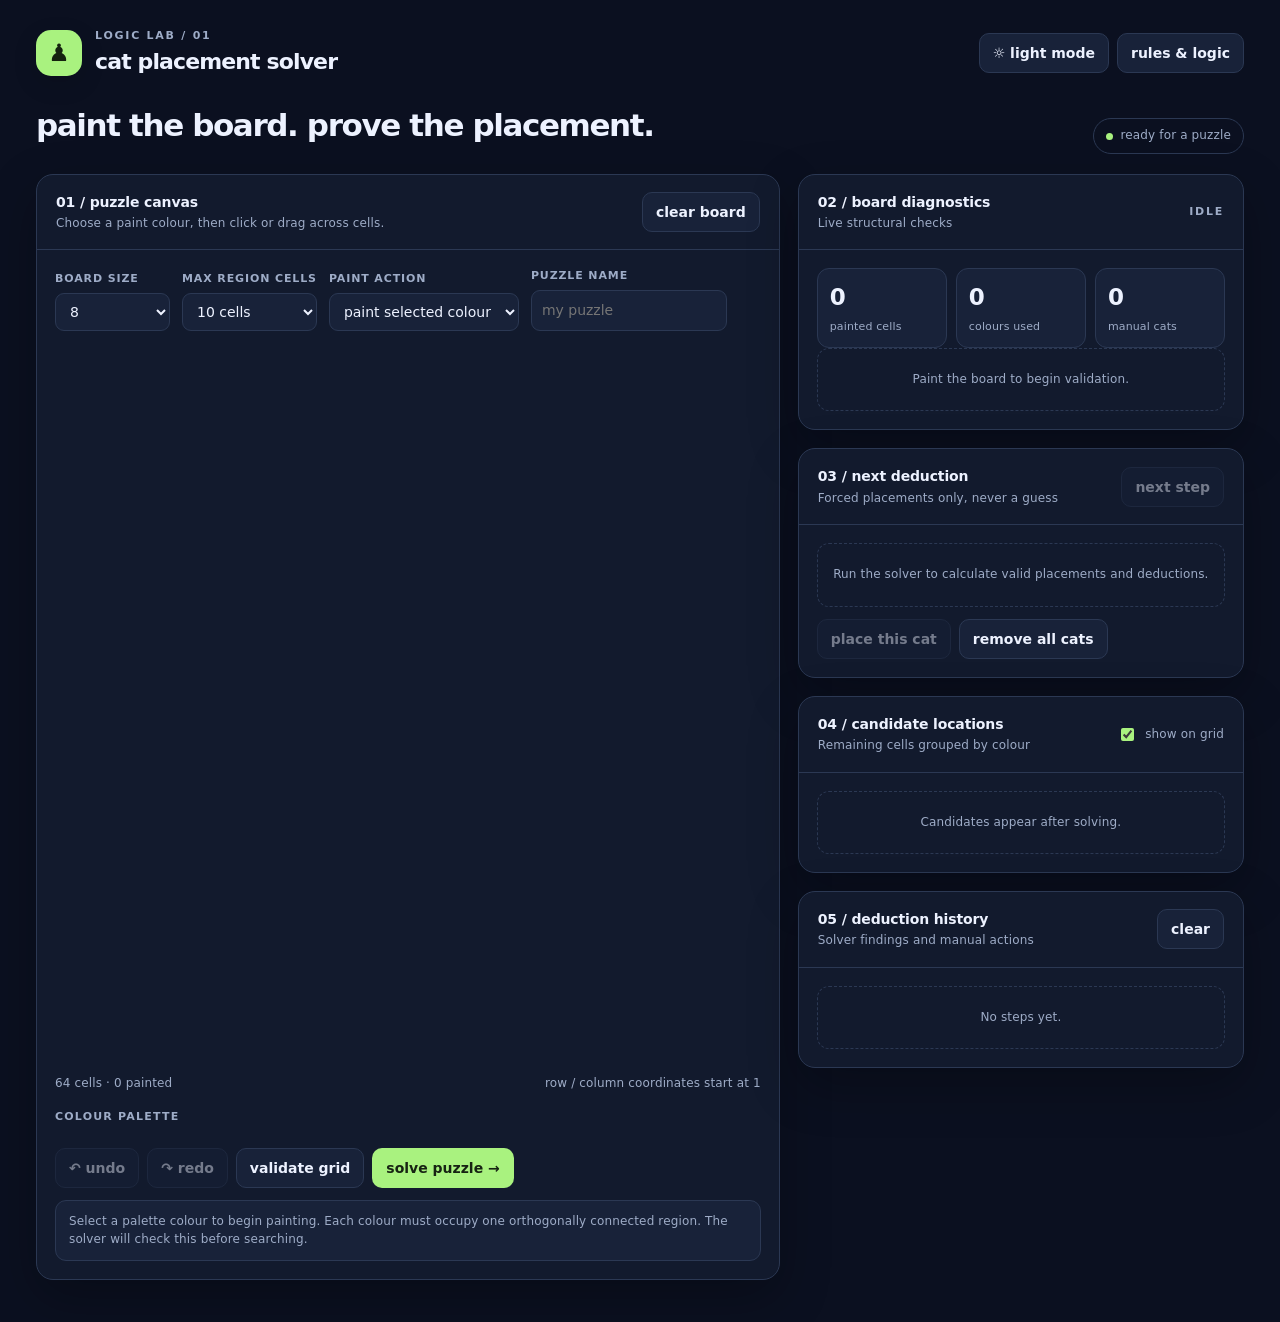
==== cat-placement-solver (1).html @ e6d2530c "chore: capture original cat placement solver" ====
<!doctype html>
<html lang="en">
<head>
<meta charset="utf-8">
<meta name="viewport" content="width=device-width, initial-scale=1">
<title>CAT / placement puzzle solver</title>
<style>
:root{color-scheme:dark;--bg:#0b1020;--panel:#121a2d;--panel2:#182239;--line:#2b3853;--text:#edf2ff;--muted:#9eacc7;--accent:#a9f27f;--accent2:#8ed3ff;--danger:#ff7187;--shadow:0 18px 50px #0004}
[data-theme="light"]{color-scheme:light;--bg:#f3f6fb;--panel:#fff;--panel2:#f5f7fc;--line:#dce3ef;--text:#172238;--muted:#64718a;--accent:#367a23;--accent2:#166c9f;--danger:#bd2947;--shadow:0 16px 40px #23345212}
[data-theme="light"] .swatch{color:#172238;background:#fff}
[data-theme="light"] .field select,[data-theme="light"] .field input{background:#fff;color:#172238}
[data-theme="light"] .cell{box-shadow:inset 0 0 0 1px #00000020}
[data-theme="light"] .cell.cat{box-shadow:inset 0 0 0 2px #0005,0 0 0 1px #172238}
[data-theme="light"] .swatch-chip{box-shadow:inset 0 0 0 1px #0003}
*{box-sizing:border-box}body{margin:0;background:var(--bg);color:var(--text);font:14px/1.45 Inter,ui-sans-serif,system-ui,-apple-system,BlinkMacSystemFont,"Segoe UI",sans-serif;letter-spacing:.01em}button,input,select{font:inherit}button{cursor:pointer}button:focus-visible,input:focus-visible,select:focus-visible{outline:2px solid var(--accent2);outline-offset:2px}
.app{max-width:1500px;margin:auto;padding:28px clamp(14px,3vw,36px) 42px}.topbar{display:flex;align-items:center;justify-content:space-between;gap:18px;margin-bottom:25px}.brand{display:flex;align-items:center;gap:13px}.logo{display:grid;place-items:center;width:46px;height:46px;border-radius:15px;background:var(--accent);color:#15220f;font-size:24px;box-shadow:0 8px 24px #0002}.eyebrow{font-size:11px;letter-spacing:.16em;font-weight:800;color:var(--muted);text-transform:uppercase}.brand h1{font-size:22px;letter-spacing:-.04em;margin:2px 0 0}.top-actions{display:flex;gap:8px;flex-wrap:wrap}.btn{border:1px solid var(--line);background:var(--panel2);color:var(--text);border-radius:10px;padding:9px 13px;font-weight:650;transition:transform .12s,border-color .12s,background .12s}.btn:hover{border-color:var(--accent2);transform:translateY(-1px)}.btn.primary{background:var(--accent);border-color:transparent;color:#172313}.btn.danger{color:var(--danger)}.btn:disabled{opacity:.45;cursor:not-allowed;transform:none}.intro{display:flex;justify-content:space-between;align-items:flex-end;gap:20px;margin-bottom:20px}.intro h2{font-size:clamp(22px,3vw,31px);letter-spacing:-.045em;margin:0 0 6px}.intro p{color:var(--muted);margin:0;max-width:680px}.status-pill{display:inline-flex;align-items:center;gap:8px;border:1px solid var(--line);border-radius:999px;padding:8px 12px;color:var(--muted);white-space:nowrap;font-size:12px}.dot{width:7px;height:7px;background:var(--accent);border-radius:50%}
.layout{display:grid;grid-template-columns:minmax(0,1.25fr) minmax(320px,.75fr);gap:18px;align-items:start}.panel{background:var(--panel);border:1px solid var(--line);border-radius:17px;box-shadow:var(--shadow);overflow:hidden}.panel-head{display:flex;justify-content:space-between;align-items:center;gap:12px;padding:17px 19px;border-bottom:1px solid var(--line)}.panel-head h3{margin:0;font-size:14px;letter-spacing:-.01em}.panel-head p{margin:3px 0 0;color:var(--muted);font-size:12px}.panel-body{padding:18px}.controls{display:flex;flex-wrap:wrap;gap:12px;align-items:end}.field{display:flex;flex-direction:column;gap:6px;min-width:115px}.field label{font-size:11px;color:var(--muted);font-weight:750;text-transform:uppercase;letter-spacing:.08em}.field select,.field input{width:100%;background:var(--panel2);border:1px solid var(--line);border-radius:9px;color:var(--text);padding:9px 10px}.field select option{background:var(--panel)}.grid-wrap{padding:18px;display:flex;justify-content:center;overflow:auto}.board{--n:8;display:grid;grid-template-columns:repeat(var(--n),minmax(24px,1fr));gap:4px;width:min(100%,690px);aspect-ratio:1;align-content:start;user-select:none;touch-action:pan-y}.cell{position:relative;aspect-ratio:1;min-width:0;border:2px solid #0000;border-radius:6px;display:grid;place-items:center;padding:0;transition:filter .12s,transform .12s,border-color .12s;overflow:hidden;box-shadow:inset 0 0 0 1px #00000013}.cell:hover{filter:brightness(1.1);z-index:1}.cell:focus-visible{outline:2px solid var(--accent2);outline-offset:1px}.cell.cat{border-color:var(--text);box-shadow:inset 0 0 0 2px #0003,0 0 0 1px var(--text)}.cat-glyph{font-size:clamp(13px,2.2vw,25px);filter:drop-shadow(0 1px 1px #0005);line-height:1}.cell.candidate:after{content:"";position:absolute;width:28%;height:28%;border-radius:50%;border:2px solid var(--text);background:#ffffff99}.cell.selected{outline:3px solid var(--accent2);outline-offset:-3px}.cell.conflict{box-shadow:inset 0 0 0 3px var(--danger)}.cell.conflict:before{content:"!";position:absolute;top:1px;right:3px;font-weight:900;color:#fff;background:var(--danger);border-radius:99px;width:14px;height:14px;display:grid;place-items:center;font-size:10px;z-index:3}.board-caption{display:flex;justify-content:space-between;gap:12px;padding:0 18px 17px;color:var(--muted);font-size:12px}.palette{display:grid;grid-template-columns:repeat(6,minmax(0,1fr));gap:8px}.swatch{border:1px solid var(--line);border-radius:10px;background:var(--panel2);padding:8px 4px 7px;display:flex;flex-direction:column;align-items:center;gap:7px;color:var(--text);min-width:0}.swatch.active{border-color:var(--accent2);box-shadow:0 0 0 2px color-mix(in srgb,var(--accent2) 22%,transparent)}.swatch-chip{width:25px;height:25px;border-radius:7px;box-shadow:inset 0 0 0 1px #0002}.none-chip{background:repeating-conic-gradient(#aab4c4 0% 25%,#f8fafc 0% 50%) 50%/10px 10px;border:1px solid var(--line)}.swatch span:last-child{font-size:10px;font-weight:650;white-space:nowrap;overflow:hidden;text-overflow:ellipsis;max-width:100%}.tool-row{display:flex;gap:8px;flex-wrap:wrap;margin-top:12px}.section-label{font-size:11px;font-weight:800;letter-spacing:.11em;text-transform:uppercase;color:var(--muted);margin:0 0 11px}.right-col{display:grid;gap:18px}.stats{display:grid;grid-template-columns:repeat(3,1fr);gap:9px}.stat{border:1px solid var(--line);background:var(--panel2);border-radius:12px;padding:12px}.stat strong{display:block;font-size:23px;letter-spacing:-.04em}.stat span{font-size:11px;color:var(--muted)}.notice{border:1px solid var(--line);background:var(--panel2);border-radius:11px;padding:12px 13px;color:var(--muted);font-size:12px;margin-top:12px}.notice strong{color:var(--text)}.notice.warn{border-color:color-mix(in srgb,var(--danger) 55%,var(--line));color:var(--text)}.notice.good{border-color:color-mix(in srgb,var(--accent) 45%,var(--line))}.results{display:grid;gap:10px}.result-card{border:1px solid var(--line);border-radius:12px;padding:12px;background:var(--panel2)}.result-top{display:flex;align-items:center;gap:9px}.mini-chip{width:13px;height:13px;border-radius:4px;flex:none}.result-top strong{font-size:13px}.result-top .coord{margin-left:auto;font-variant-numeric:tabular-nums;color:var(--muted);font-size:12px}.result-card p{margin:8px 0 0;color:var(--muted);font-size:12px}.result-card ul{margin:8px 0 0;padding-left:19px;color:var(--text);font-size:12px}.result-card li{margin:5px 0}.result-card .subtle{color:var(--muted)}.step-list{display:grid;gap:8px}.step{display:grid;grid-template-columns:27px 1fr;gap:9px;align-items:start}.step-num{width:25px;height:25px;display:grid;place-items:center;background:var(--panel2);border:1px solid var(--line);border-radius:8px;font-size:11px;font-weight:800;color:var(--accent2)}.step p{margin:2px 0 0;font-size:12px}.step small{color:var(--muted)}.empty{padding:22px 10px;text-align:center;color:var(--muted);font-size:12px;border:1px dashed var(--line);border-radius:12px}.footnote{margin-top:17px;color:var(--muted);font-size:11px}.hidden{display:none!important}.inline-check{display:flex;align-items:center;gap:8px;color:var(--muted);font-size:12px}.inline-check input{accent-color:var(--accent)}.modal-backdrop{position:fixed;inset:0;background:#0009;display:grid;place-items:center;padding:18px;z-index:10}.modal{width:min(560px,100%);max-height:85vh;overflow:auto;background:var(--panel);border:1px solid var(--line);border-radius:16px;padding:20px;box-shadow:var(--shadow)}.modal h3{margin:0 0 8px}.modal p,.modal li{font-size:13px;color:var(--muted)}.modal-actions{display:flex;justify-content:flex-end;gap:8px;margin-top:18px}
@media(max-width:900px){.layout{grid-template-columns:1fr}.right-col{grid-template-columns:1fr 1fr}.right-col .full{grid-column:1/-1}.board{width:min(100%,620px)}}@media(max-width:620px){.app{padding:16px 11px 30px}.topbar{align-items:flex-start}.brand h1{font-size:18px}.logo{width:39px;height:39px}.top-actions .btn{padding:8px 9px;font-size:12px}.intro{align-items:flex-start;flex-direction:column}.status-pill{white-space:normal}.panel-body{padding:13px}.grid-wrap{padding:12px 8px}.board{gap:3px;grid-template-columns:repeat(var(--n),minmax(18px,1fr))}.cell{border-radius:4px}.palette{grid-template-columns:repeat(4,minmax(0,1fr))}.right-col{grid-template-columns:1fr}.right-col .full{grid-column:auto}.field{flex:1}.board-caption{padding:0 10px 12px}}
</style>
</head>
<body>
<div class="app" id="app" data-theme="dark">
  <header class="topbar">
    <div class="brand"><div class="logo" aria-hidden="true">♟</div><div><div class="eyebrow">logic lab / 01</div><h1>cat placement solver</h1></div></div>
    <div class="top-actions"><button class="btn" id="themeBtn">☼ light mode</button><button class="btn" id="helpBtn">rules & logic</button></div>
  </header>
  <section class="intro"><div><h2>paint the board. prove the placement.</h2></div><div class="status-pill"><span class="dot"></span><span id="topStatus">ready for a puzzle</span></div></section>
  <main class="layout">
    <section class="panel">
      <div class="panel-head"><div><h3>01 / puzzle canvas</h3><p>Choose a paint colour, then click or drag across cells.</p></div><button class="btn" id="clearBtn">clear board</button></div>
      <div class="panel-body">
        <div class="controls">
          <div class="field"><label for="sizeSelect">board size</label><select id="sizeSelect"><option>4</option><option>5</option><option>6</option><option>7</option><option selected>8</option><option>9</option><option>10</option></select></div>
          <div class="field"><label for="maxRegion">max region cells</label><select id="maxRegion"><option value="0">no limit</option><option value="4">4 cells</option><option value="5">5 cells</option><option value="6">6 cells</option><option value="7">7 cells</option><option value="8">8 cells</option><option value="9">9 cells</option><option value="10" selected>10 cells</option><option value="12">12 cells</option><option value="15">15 cells</option><option value="20">20 cells</option><option value="25">25 cells</option></select></div>
          <div class="field"><label for="modeSelect">paint action</label><select id="modeSelect"><option value="paint">paint selected colour</option><option value="erase">erase cell</option><option value="cat">place / remove cat</option></select></div>
          <div class="field"><label for="puzzleName">puzzle name</label><input id="puzzleName" maxlength="50" placeholder="my puzzle"></div>
        </div>
      </div>
      <div class="grid-wrap"><div class="board" id="board" role="grid" aria-label="Puzzle grid"></div></div>
      <div class="board-caption"><span id="boardCount">64 cells · 0 painted</span><span>row / column coordinates start at 1</span></div>
      <div class="panel-body" style="padding-top:0">
        <p class="section-label">colour palette</p>
        <div class="palette" id="palette"></div>
        <div class="tool-row"><button class="btn" id="undoBtn" disabled>↶ undo</button><button class="btn" id="redoBtn" disabled>↷ redo</button><button class="btn" id="validateBtn">validate grid</button><button class="btn primary" id="solveBtn">solve puzzle →</button></div>
        <div class="notice" id="paintHint">Select a palette colour to begin painting. Each colour must occupy one orthogonally connected region. The solver will check this before searching.</div>
      </div>
    </section>
    <aside class="right-col">
      <section class="panel">
        <div class="panel-head"><div><h3>02 / board diagnostics</h3><p>Live structural checks</p></div><span class="eyebrow" id="diagBadge">idle</span></div>
        <div class="panel-body"><div class="stats"><div class="stat"><strong id="paintedStat">0</strong><span>painted cells</span></div><div class="stat"><strong id="colourStat">0</strong><span>colours used</span></div><div class="stat"><strong id="catStat">0</strong><span>manual cats</span></div></div><div id="diagnostics"><div class="empty">Paint the board to begin validation.</div></div></div>
      </section>
      <section class="panel full">
        <div class="panel-head"><div><h3>03 / next deduction</h3><p>Forced placements only, never a guess</p></div><button class="btn" id="nextBtn" disabled>next step</button></div>
        <div class="panel-body"><div id="nextResult"><div class="empty">Run the solver to calculate valid placements and deductions.</div></div><div class="tool-row"><button class="btn" id="applyStepBtn" disabled>place this cat</button><button class="btn" id="removeCatsBtn">remove all cats</button></div></div>
      </section>
      <section class="panel full">
        <div class="panel-head"><div><h3>04 / candidate locations</h3><p>Remaining cells grouped by colour</p></div><label class="inline-check"><input type="checkbox" id="candidateToggle" checked> show on grid</label></div>
        <div class="panel-body"><div id="candidateResults" class="results"><div class="empty">Candidates appear after solving.</div></div></div>
      </section>
      <section class="panel full">
        <div class="panel-head"><div><h3>05 / deduction history</h3><p>Solver findings and manual actions</p></div><button class="btn" id="clearHistoryBtn">clear</button></div>
        <div class="panel-body"><div id="history" class="step-list"><div class="empty">No steps yet.</div></div></div>
      </section>
    </aside>
  </main>
</div>
<div id="modalRoot"></div>
<script>
(() => {
"use strict";
const COLORS = [
 {name:"light green",hex:"#b9edaa",ink:"#243b20"},{name:"light pink",hex:"#ffc8dc",ink:"#57243a"},
 {name:"hot pink",hex:"#f34b9c",ink:"#fff"},{name:"red",hex:"#ed5559",ink:"#fff"},
 {name:"blue",hex:"#5299f5",ink:"#fff"},{name:"navy blue",hex:"#253d78",ink:"#fff"},
 {name:"teal",hex:"#39c6b0",ink:"#123b36"},{name:"grey",hex:"#9aa5b5",ink:"#202938"},
 {name:"brown",hex:"#a56b48",ink:"#fff"},{name:"purple",hex:"#a78bfa",ink:"#27154f"},
 {name:"orange",hex:"#ff9d43",ink:"#4a2605"},{name:"yellow",hex:"#f5d65e",ink:"#473900"}
];
const $ = id => document.getElementById(id);
let n=8, cells=[], cats=new Set(), selected=0, mode="paint", theme="dark", showCandidates=true;
let undoStack=[], redoStack=[], solutions=[], candidateMap=new Map(), forcedSteps=[], stepIndex=0, history=[];
let lastAnalysis=null, isDragging=false, dragValue=null, paintVisited=new Set();
const MAX_SOLUTIONS=20000;
const key=(r,c)=>r*n+c, rc=i=>({r:Math.floor(i/n),c:i%n}), coord=i=>{const p=rc(i);return `r${p.r+1} · c${p.c+1}`};
const neighbours=(i,diagonal=false)=>{const {r,c}=rc(i),out=[];for(let dr=-1;dr<=1;dr++)for(let dc=-1;dc<=1;dc++){if(!dr&&!dc)continue;if(!diagonal&&Math.abs(dr)+Math.abs(dc)!==1)continue;const rr=r+dr,cc=c+dc;if(rr>=0&&rr<n&&cc>=0&&cc<n)out.push(key(rr,cc));}return out};
function snapshot(){return {cells:[...cells],cats:[...cats],selected,mode}}
function restore(s){cells=[...s.cells];cats=new Set(s.cats);selected=s.selected;mode=s.mode;invalidate();renderAll()}
function pushUndo(){undoStack.push(snapshot());if(undoStack.length>100)undoStack.shift();redoStack=[];updateUndoButtons()}
function undo(){if(!undoStack.length)return;redoStack.push(snapshot());restore(undoStack.pop());addHistory("undo","Reverted the previous board edit.");updateUndoButtons()}
function redo(){if(!redoStack.length)return;undoStack.push(snapshot());restore(redoStack.pop());addHistory("redo","Restored the next board state.");updateUndoButtons()}
function updateUndoButtons(){$("undoBtn").disabled=!undoStack.length;$("redoBtn").disabled=!redoStack.length}
function invalidate(){lastAnalysis=null;solutions=[];candidateMap.clear();forcedSteps=[];stepIndex=0;$("nextBtn").disabled=true;$("applyStepBtn").disabled=true;$("nextResult").innerHTML='<div class="empty">Run the solver to calculate valid placements and deductions.</div>';$("candidateResults").innerHTML='<div class="empty">Candidates appear after solving.</div>';$("diagnostics").innerHTML='<div class="empty">Paint the board to begin validation.</div>';$("diagBadge").textContent="idle";$("topStatus").textContent="ready for a puzzle";renderBoard()}
function addHistory(kind,message){history.unshift({kind,message});if(history.length>40)history.pop();renderHistory()}
function initCells(size){n=size;cells=Array(n*n).fill(-1);cats.clear();undoStack=[];redoStack=[];history=[];invalidate();renderAll();addHistory("board",`Created a ${n}×${n} board.`)}
function renderPalette(){$("palette").innerHTML="";const none=document.createElement("button");none.className="swatch"+(mode==="erase"?" active":"");none.title="none / erase";none.setAttribute("aria-pressed",String(mode==="erase"));none.innerHTML='<span class="swatch-chip none-chip"></span><span>none</span>';none.onclick=()=>{selected=-1;mode="erase";$("modeSelect").value="erase";renderPalette();$("paintHint").textContent="None selected. Click or drag across cells to erase their colour and any cat."};$("palette").appendChild(none);COLORS.forEach((col,i)=>{const b=document.createElement("button");b.className="swatch"+(selected===i&&mode==="paint"?" active":"");b.title=col.name;b.setAttribute("aria-pressed",String(selected===i&&mode==="paint"));b.innerHTML=`<span class="swatch-chip" style="background:${col.hex}"></span><span>${col.name}</span>`;b.onclick=()=>{selected=i;mode="paint";$("modeSelect").value="paint";renderPalette();$("paintHint").textContent=`Selected ${col.name}. Click or drag across cells to paint.`};$("palette").appendChild(b)})}
function renderBoard(){
 const board=$("board");board.style.setProperty("--n",n);board.innerHTML="";
 for(let i=0;i<cells.length;i++){const col=cells[i]>=0?COLORS[cells[i]]:null;const b=document.createElement("button");b.className="cell";b.setAttribute("role","gridcell");b.setAttribute("aria-label",`${coord(i)}, ${col?col.name:"unpainted"}${cats.has(i)?", cat":""}`);b.title=`${coord(i)} · ${col?col.name:"unpainted"}`;
  if(col){b.style.background=col.hex;b.style.color=col.ink}
  if(cats.has(i)){b.classList.add("cat");b.innerHTML='<span class="cat-glyph" aria-hidden="true">🐈</span>'}
  if(showCandidates&&candidateMap.has(i)&&!cats.has(i)){b.classList.add("candidate");b.title+=` · candidate for ${candidateMap.get(i).map(c=>COLORS[c].name).join(", ")}`}
  if(lastAnalysis?.conflicts?.has(i))b.classList.add("conflict");
  b.onpointerdown=e=>{if(e.button!==0)return;isDragging=true;paintVisited=new Set();performCellAction(i,true);e.preventDefault()};
  b.onpointerenter=()=>{if(isDragging)performCellAction(i,false)};
  b.onpointerup=()=>{isDragging=false};
  b.onclick=()=>{};board.appendChild(b);
 }
 $("boardCount").textContent=`${n*n} cells · ${cells.filter(c=>c>=0).length} painted`;
 $("paintedStat").textContent=cells.filter(c=>c>=0).length;
 $("colourStat").textContent=new Set(cells.filter(c=>c>=0)).size;
 $("catStat").textContent=cats.size;
}
window.addEventListener("pointerup",()=>{isDragging=false;paintVisited.clear()});
function performCellAction(i,first){
 if(paintVisited.has(i))return;paintVisited.add(i);
 if(first)pushUndo();
 if(mode==="paint"){cells[i]=selected;cats.delete(i)}
 else if(mode==="erase"){cells[i]=-1;cats.delete(i)}
 else {if(cats.has(i))cats.delete(i);else cats.add(i)}
 invalidate();renderPalette();renderBoard();
}
function renderAll(){renderPalette();renderBoard();renderHistory();updateUndoButtons();updateThemeButton()}
function usedColors(){return [...new Set(cells.filter(x=>x>=0))].sort((a,b)=>a-b)}
function connectedComponents(){
 const unseen=new Set(cells.map((v,i)=>v>=0?i:-1).filter(i=>i>=0)), comps=[];
 while(unseen.size){const start=unseen.values().next().value,color=cells[start],stack=[start],component=[];unseen.delete(start);
  while(stack.length){const i=stack.pop();component.push(i);for(const j of neighbours(i)){if(unseen.has(j)&&cells[j]===color){unseen.delete(j);stack.push(j)}}}
  comps.push({color,cells:component});
 }return comps;
}
function analyze(){
 const conflicts=new Set(), errors=[], warnings=[], used=usedColors(), comps=connectedComponents(), byColor=new Map();
 for(const comp of comps){if(!byColor.has(comp.color))byColor.set(comp.color,[]);byColor.get(comp.color).push(comp)}
 if(cells.some(x=>x<0))warnings.push(`${cells.filter(x=>x<0).length} cell(s) are unpainted. Every cell must be assigned a colour before the solver can prove a solution.`);
 for(const color of used){const groups=byColor.get(color)||[];if(groups.length!==1){errors.push(`${COLORS[color].name} forms ${groups.length} separate orthogonal regions; each colour must form exactly one connected region.`);groups.forEach(g=>g.cells.forEach(i=>conflicts.add(i)))}
  for(const g of groups){const max=Number($("maxRegion").value);if(max>0&&g.cells.length>max){errors.push(`${COLORS[color].name} has a region of ${g.cells.length} cells, exceeding the configured limit of ${max}.`);g.cells.forEach(i=>conflicts.add(i))}}
 }
 if(used.length!==n)warnings.push(`There are ${used.length} used colours but ${n} rows and columns. With exactly one cat per colour, row, and column, a solution requires exactly ${n} colours.`);
 if(!used.length)warnings.push("No colours have been painted.");
 const rowCats=Array(n).fill(0),colCats=Array(n).fill(0);
 for(const i of cats){if(cells[i]<0){errors.push(`Manual cat at ${coord(i)} is on an unpainted cell.`);conflicts.add(i)}const p=rc(i);rowCats[p.r]++;colCats[p.c]++;for(const j of neighbours(i,true)){if(cats.has(j)){errors.push(`Cats at ${coord(i)} and ${coord(j)} touch, including diagonally.`);conflicts.add(i);conflicts.add(j)}}}
 rowCats.forEach((v,r)=>{if(v>1)errors.push(`Row ${r+1} has ${v} manual cats; at most one is allowed.`)});
 colCats.forEach((v,c)=>{if(v>1)errors.push(`Column ${c+1} has ${v} manual cats; at most one is allowed.`)});
 for(const i of cats){const color=cells[i];if(color>=0&&[...cats].some(j=>j!==i&&cells[j]===color))errors.push(`Colour ${COLORS[color].name} has more than one manual cat.`)}
 return {errors:[...new Set(errors)],warnings:[...new Set(warnings)],conflicts,used,comps,byColor,complete:!cells.some(x=>x<0)};
}
function renderDiagnostics(a=analyze()){
 lastAnalysis=a;const box=$("diagnostics");box.innerHTML="";
 $("diagBadge").textContent=a.errors.length?"issues":a.warnings.length?"review":"valid";
 if(a.errors.length){const d=document.createElement("div");d.className="notice warn";d.innerHTML="<strong>constraint violations</strong><ul>"+a.errors.map(x=>`<li>${esc(x)}</li>`).join("")+"</ul>";box.appendChild(d)}
 if(a.warnings.length){const d=document.createElement("div");d.className="notice";d.innerHTML="<strong>needs attention</strong><ul>"+a.warnings.map(x=>`<li>${esc(x)}</li>`).join("")+"</ul>";box.appendChild(d)}
 if(!a.errors.length&&!a.warnings.length){box.innerHTML='<div class="empty">No structural issues found.</div>'}
 $("topStatus").textContent=a.errors.length?"grid has rule violations":a.warnings.length?"grid needs review":"ready for a puzzle";
 renderBoard();
}
function esc(s){return String(s).replace(/[&<>"']/g,c=>({"&":"&amp;","<":"&lt;",">":"&gt;",'"':"&quot;","'":"&#39;"}[c]))}
function validate(){const a=analyze();renderDiagnostics(a);addHistory("validate",a.errors.length?`Validation found ${a.errors.length} rule violation(s).`:`Validation completed with ${a.warnings.length} warning(s).`);return a}
function candidateCells(color, blocked, rowUsed, colUsed, assigned){
 const out=[];for(let i=0;i<cells.length;i++){if(cells[i]!==color||blocked.has(i))continue;const {r,c}=rc(i);if(rowUsed.has(r)||colUsed.has(c))continue;if([...assigned.values()].some(j=>neighbours(j,true).includes(i)))continue;out.push(i)}return out;
}
function solve(){
 const a=validate();
 if(!a.complete){showSolveMessage("incomplete","paint every cell before solving. unpainted cells make the region and colour constraints undefined.");return}
 if(a.errors.length){showSolveMessage("invalid","the board violates one or more hard constraints. review the highlighted cells and diagnostics before solving.");return}
 if(a.used.length!==n){showSolveMessage("no solution",`the current rules require exactly ${n} cats, one per row, column, and colour. this board uses ${a.used.length} colours, so the puzzle cannot satisfy all three exact-one rules.`);return}
 const colors=a.used, colorCells=new Map(colors.map(c=>[c,cells.map((v,i)=>v===c?i:-1).filter(i=>i>=0)]));
 const manualByColor=new Map();for(const i of cats){const c=cells[i];if(!manualByColor.has(c))manualByColor.set(c,[]);manualByColor.get(c).push(i)}
 const rowUsed=new Set(),colUsed=new Set(),assigned=new Map(),usedCells=new Set();let found=0,hitCap=false;const allSolutions=[];
 function recurse(){
  if(found>=MAX_SOLUTIONS){hitCap=true;return}
  if(assigned.size===colors.length){found++;allSolutions.push(new Map(assigned));return}
  let bestColor=null,bestCandidates=null;
  for(const color of colors){if(assigned.has(color))continue;let cand=colorCells.get(color).filter(i=>{const {r,c}=rc(i);if(rowUsed.has(r)||colUsed.has(c))return false;if([...assigned.values()].some(j=>neighbours(j,true).includes(i)))return false;for(const [other,cell] of assigned)if(other===color)return false;return true});
   const forced=manualByColor.get(color);if(forced?.length){cand=cand.filter(i=>i===forced[0])}
   if(!cand.length)return;
   if(bestCandidates===null||cand.length<bestCandidates.length){bestColor=color;bestCandidates=cand;if(cand.length===1)break}
  }
  for(const i of bestCandidates){const {r,c}=rc(i);if(usedCells.has(i))continue;assigned.set(bestColor,i);usedCells.add(i);rowUsed.add(r);colUsed.add(c);recurse();assigned.delete(bestColor);usedCells.delete(i);rowUsed.delete(r);colUsed.delete(c);if(hitCap)return}
 }
 recurse();
 solutions=allSolutions;
 if(!found){candidateMap.clear();renderBoard();showSolveMessage("no solution","no arrangement satisfies all current constraints. check region boundaries, manual cats, and the number of colours. no cat was placed.");return}
 candidateMap.clear();
 const possible=new Map(colors.map(c=>[c,new Set()]));
 for(const sol of solutions)for(const [c,i] of sol)possible.get(c).add(i);
 for(const [c,set] of possible)for(const i of set){if(!candidateMap.has(i))candidateMap.set(i,[]);candidateMap.get(i).push(c)}
 forcedSteps=[];
 for(const c of colors){const set=possible.get(c);if(set.size===1){const i=[...set][0];if(!cats.has(i))forcedSteps.push({color:c,cell:i,reason:`Across all ${found}${hitCap?"+":""} solution(s) explored, ${COLORS[c].name} can only occupy ${coord(i)}. Every other cell of this colour conflicts with a row, column, touching, or manual-cat constraint.`})}}
 // Also identify forced cells by row/column even when a colour has multiple candidate cells.
 const cellOccurrences=new Map();for(const sol of solutions)for(const i of sol.values())cellOccurrences.set(i,(cellOccurrences.get(i)||0)+1);
 for(const [i,count] of cellOccurrences){if(count===found&&!forcedSteps.some(s=>s.cell===i)&&!cats.has(i)){const color=cells[i];forcedSteps.push({color,cell:i,reason:`${coord(i)} appears in every solution explored, so this placement is forced by the combined row, column, colour, and no-touching constraints.`})}}
 forcedSteps.sort((x,y)=>x.cell-y.cell);
 stepIndex=0;renderBoard();renderCandidateResults(colors,possible,found,hitCap);
 if(hitCap){showSolveMessage("search capped",`found at least ${found.toLocaleString()} valid solutions, reaching the search cap. candidate and forced-placement results are provisional, because unsearched solutions may change them.`);forcedSteps=[]}
 else if(found===1){showSolveMessage("unique solution","exactly one valid solution exists under the configured rules.");if(forcedSteps.length===0){$("nextResult").innerHTML='<div class="notice good"><strong>solution is unique</strong><p>all placements are determined, but there are no additional unplaced forced steps to reveal. apply the full solution from the candidates panel is not available yet; inspect the candidate list to see the unique locations.</p></div>'}}
 else if(forcedSteps.length){showSolveMessage("multiple solutions",`${found} valid solutions found. the next-step list contains placements shared by every valid solution. these are genuine forced placements.`)}
 else {showSolveMessage("ambiguous",`${found} valid solutions found, and no unplaced cell is common to every solution. the solver cannot honestly claim a forced next step.`)}
 $("nextBtn").disabled=forcedSteps.length===0||hitCap;$("applyStepBtn").disabled=forcedSteps.length===0||hitCap;
 if(forcedSteps.length&&!hitCap)renderNextStep();
 addHistory("solve",`${found.toLocaleString()} solution(s) ${hitCap?"found before search cap": "found"}; ${forcedSteps.length} forced placement(s) identified.`);
}
function showSolveMessage(title,message){$("nextResult").innerHTML=`<div class="notice ${title==="no solution"||title==="invalid"?"warn":"good"}"><strong>${esc(title)}</strong><p>${esc(message)}</p></div>`}
function renderNextStep(){
 const s=forcedSteps[stepIndex];if(!s){$("nextResult").innerHTML='<div class="empty">No unplaced forced steps remain.</div>';return}
 $("nextResult").innerHTML=`<div class="result-card"><div class="result-top"><span class="mini-chip" style="background:${COLORS[s.color].hex}"></span><strong>forced placement · ${COLORS[s.color].name}</strong><span class="coord">${coord(s.cell)}</span></div><p>${esc(s.reason)}</p><p class="subtle">step ${stepIndex+1} of ${forcedSteps.length}. this is forced across the solution set, not a heuristic guess.</p></div>`;
 $("nextBtn").disabled=stepIndex>=forcedSteps.length-1;$("applyStepBtn").disabled=false;
}
function renderCandidateResults(colors,possible,found,hitCap){
 const root=$("candidateResults");root.innerHTML="";
 for(const color of colors){const set=possible.get(color),card=document.createElement("div");card.className="result-card";
 const candidates=[...set].sort((a,b)=>a-b);
 card.innerHTML=`<div class="result-top"><span class="mini-chip" style="background:${COLORS[color].hex}"></span><strong>${esc(COLORS[color].name)}</strong><span class="coord">${candidates.length} candidate${candidates.length===1?"":"s"}</span></div><ul>${candidates.map(i=>`<li>${coord(i)}${cats.has(i)?" · manual cat":""}</li>`).join("")||"<li>no candidate</li>"}</ul>`;
 root.appendChild(card)}
 if(hitCap){const d=document.createElement("div");d.className="notice warn";d.textContent="search cap reached; these candidate sets are incomplete and must not be treated as definitive.";root.prepend(d)}
 if(!colors.length)root.innerHTML='<div class="empty">No colours on the board.</div>';
}
function applyStep(){const s=forcedSteps[stepIndex];if(!s)return;if(cats.has(s.cell)){stepIndex++;renderNextStep();return}pushUndo();cats.add(s.cell);renderBoard();$("catStat").textContent=cats.size;addHistory("forced",`Placed a cat at ${coord(s.cell)} in ${COLORS[s.color].name}. ${s.reason}`);stepIndex++;if(stepIndex<forcedSteps.length)renderNextStep();else{$("nextResult").innerHTML='<div class="notice good"><strong>forced steps complete</strong><p>all currently identified unplaced forced placements have been applied. solve again to recompute the remaining puzzle.</p></div>';$("applyStepBtn").disabled=true;$("nextBtn").disabled=true}renderDiagnostics(analyze())}
function renderHistory(){const root=$("history");root.innerHTML="";if(!history.length){root.innerHTML='<div class="empty">No steps yet.</div>';return}for(let i=0;i<history.length;i++){const h=history[i],el=document.createElement("div");el.className="step";el.innerHTML=`<div class="step-num">${history.length-i}</div><div><p><strong>${esc(h.kind)}</strong> · ${esc(h.message)}</p></div>`;root.appendChild(el)}}
function updateThemeButton(){$("themeBtn").textContent=theme==="dark"?"☼ light mode":"☾ dark mode"}
function setTheme(t){theme=t;$("app").dataset.theme=t;document.documentElement.style.colorScheme=t;document.body.style.background="var(--bg)";document.body.style.color="var(--text)";updateThemeButton()}
function openHelp(){const root=$("modalRoot");root.innerHTML=`<div class="modal-backdrop" id="modalBackdrop"><section class="modal"><h3>rules & solver logic</h3><p>this app implements the rules selected for this puzzle. some are strong constraints, so a puzzle may be impossible even when the board looks plausible.</p><ul><li><strong>one region per colour:</strong> all cells of each used colour must be connected orthogonally. diagonal contact does not connect a region.</li><li><strong>one cat per region/colour:</strong> each used colour receives exactly one cat.</li><li><strong>one per row and column:</strong> every row and column receives exactly one cat. therefore, the number of used colours must equal the board width.</li><li><strong>no touching:</strong> cats cannot occupy any of the eight neighbouring cells, including diagonals.</li><li><strong>region size:</strong> every same-colour connected region must not exceed the configured maximum.</li><li><strong>forced step:</strong> a cell is called forced only if it occurs in every solution found. the solver never chooses a speculative placement.</li></ul><p><strong>scope:</strong> the solver requires every grid cell to be painted. it searches all solutions up to a cap of ${MAX_SOLUTIONS.toLocaleString()}; if the cap is reached, it marks results provisional and suppresses forced-step claims. saved puzzles remain in this browser only.</p><div class="modal-actions"><button class="btn primary" id="closeHelp">got it</button></div></section></div>`;$("closeHelp").onclick=()=>root.innerHTML="";$("modalBackdrop").onclick=e=>{if(e.target.id==="modalBackdrop")root.innerHTML=""}}
function savePuzzle(){const payload={version:1,name:$("puzzleName").value,n,maxRegion:$("maxRegion").value,cells,cats:[...cats],selected,mode,theme};const keyName=`cat-solver:${payload.name.trim()||"untitled"}`;try{localStorage.setItem(keyName,JSON.stringify(payload));addHistory("save",`Saved puzzle "${payload.name||"untitled"}" to this browser.`);renderDiagnostics(analyze());alert(`Saved "${payload.name||"untitled"}" locally in this browser.`)}catch(e){alert("Could not save puzzle. Browser storage may be unavailable or full.")}}
function loadPuzzle(){const entries=[];for(let i=0;i<localStorage.length;i++){const k=localStorage.key(i);if(k&&k.startsWith("cat-solver:")){try{entries.push({key:k,data:JSON.parse(localStorage.getItem(k))})}catch{}}}if(!entries.length){alert("No saved puzzles found in this browser.");return}const choice=prompt("Enter the number of a saved puzzle:\n"+entries.map((e,i)=>`${i+1}. ${e.data.name||e.key.slice(11)} (${e.data.n}×${e.data.n})`).join("\n"));const ix=Number(choice)-1;if(!Number.isInteger(ix)||ix<0||ix>=entries.length)return;const p=entries[ix].data;if(!Array.isArray(p.cells)||p.cells.length!==p.n*p.n)return alert("Saved puzzle data is invalid.");n=p.n;cells=[...p.cells];cats=new Set(p.cats||[]);selected=p.selected||0;mode=p.mode||"paint";$("sizeSelect").value=String(n);$("maxRegion").value=p.maxRegion||"0";$("puzzleName").value=p.name||"";$("modeSelect").value=mode;setTheme(p.theme||"dark");undoStack=[];redoStack=[];invalidate();renderAll();renderDiagnostics(analyze());addHistory("load",`Loaded puzzle "${p.name||"untitled"}".`)}
function exportPuzzle(){const payload={version:1,name:$("puzzleName").value,n,maxRegion:$("maxRegion").value,cells,cats:[...cats]};const blob=new Blob([JSON.stringify(payload,null,2)],{type:"application/json"});const a=document.createElement("a");a.href=URL.createObjectURL(blob);a.download=(payload.name.trim().replace(/[^a-z0-9-_]+/gi,"-")||"cat-puzzle")+".json";a.click();URL.revokeObjectURL(a.href)}
function importPuzzle(){const input=document.createElement("input");input.type="file";input.accept=".json,application/json";input.onchange=()=>{const file=input.files?.[0];if(!file)return;const reader=new FileReader();reader.onload=()=>{try{const p=JSON.parse(reader.result);if(!Number.isInteger(p.n)||p.n<1||p.n>10||!Array.isArray(p.cells)||p.cells.length!==p.n*p.n||p.cells.some(x=>!Number.isInteger(x)||x < -1||x>=COLORS.length))throw Error("invalid puzzle");pushUndo();n=p.n;cells=[...p.cells];cats=new Set((p.cats||[]).filter(i=>Number.isInteger(i)&&i>=0&&i<cells.length));$("sizeSelect").value=String(n);$("maxRegion").value=p.maxRegion||"0";$("puzzleName").value=p.name||"";invalidate();renderAll();renderDiagnostics(analyze());addHistory("import",`Imported puzzle "${p.name||file.name}".`)}catch(e){alert("Could not import this puzzle. Check that it is a valid cat solver JSON export.")}};reader.readAsText(file)};input.click()}
$("sizeSelect").onchange=()=>{const next=Number($("sizeSelect").value);if(next===n)return;if(cells.some(x=>x>=0)||cats.size){if(!confirm("Changing board size clears the current puzzle. continue?")){$("sizeSelect").value=String(n);return}}initCells(next)};
$("maxRegion").onchange=()=>{invalidate();renderDiagnostics(analyze())};
$("modeSelect").onchange=()=>{mode=$("modeSelect").value;$("paintHint").textContent=mode==="paint"?`Selected ${COLORS[selected].name}. Click or drag across cells to paint.`:mode==="erase"?"Click or drag to erase cells.":"Click cells to place or remove manual cats."};
$("undoBtn").onclick=undo;$("redoBtn").onclick=redo;$("validateBtn").onclick=validate;$("solveBtn").onclick=solve;
$("clearBtn").onclick=()=>{if(!confirm("Clear all colours and cats?"))return;pushUndo();cells.fill(-1);cats.clear();invalidate();renderAll();addHistory("clear","Cleared the board.")};
$("removeCatsBtn").onclick=()=>{if(!cats.size)return;pushUndo();cats.clear();invalidate();renderAll();addHistory("manual","Removed all cats from the board.")};
$("nextBtn").onclick=()=>{if(stepIndex<forcedSteps.length-1){stepIndex++;renderNextStep()}};
$("applyStepBtn").onclick=applyStep;$("candidateToggle").onchange=()=>{showCandidates=$("candidateToggle").checked;renderBoard()};
$("themeBtn").onclick=()=>setTheme(theme==="dark"?"light":"dark");$("helpBtn").onclick=openHelp;$("clearHistoryBtn").onclick=()=>{history=[];renderHistory()};
$("saveBtn")?.addEventListener("click",savePuzzle);
const saveBtn=document.createElement("button");saveBtn.className="btn";saveBtn.textContent="save";saveBtn.onclick=savePuzzle;
const loadBtn=document.createElement("button");loadBtn.className="btn";loadBtn.textContent="load";loadBtn.onclick=loadPuzzle;
const exportBtn=document.createElement("button");exportBtn.className="btn";exportBtn.textContent="export";exportBtn.onclick=exportPuzzle;
const importBtn=document.createElement("button");importBtn.className="btn";importBtn.textContent="import";importBtn.onclick=importPuzzle;
$("topStatus").parentElement.parentElement.querySelector(".top-actions").append(saveBtn,loadBtn,exportBtn,importBtn);
setTheme("dark");initCells(8);
})();
</script>
</body>
</html>
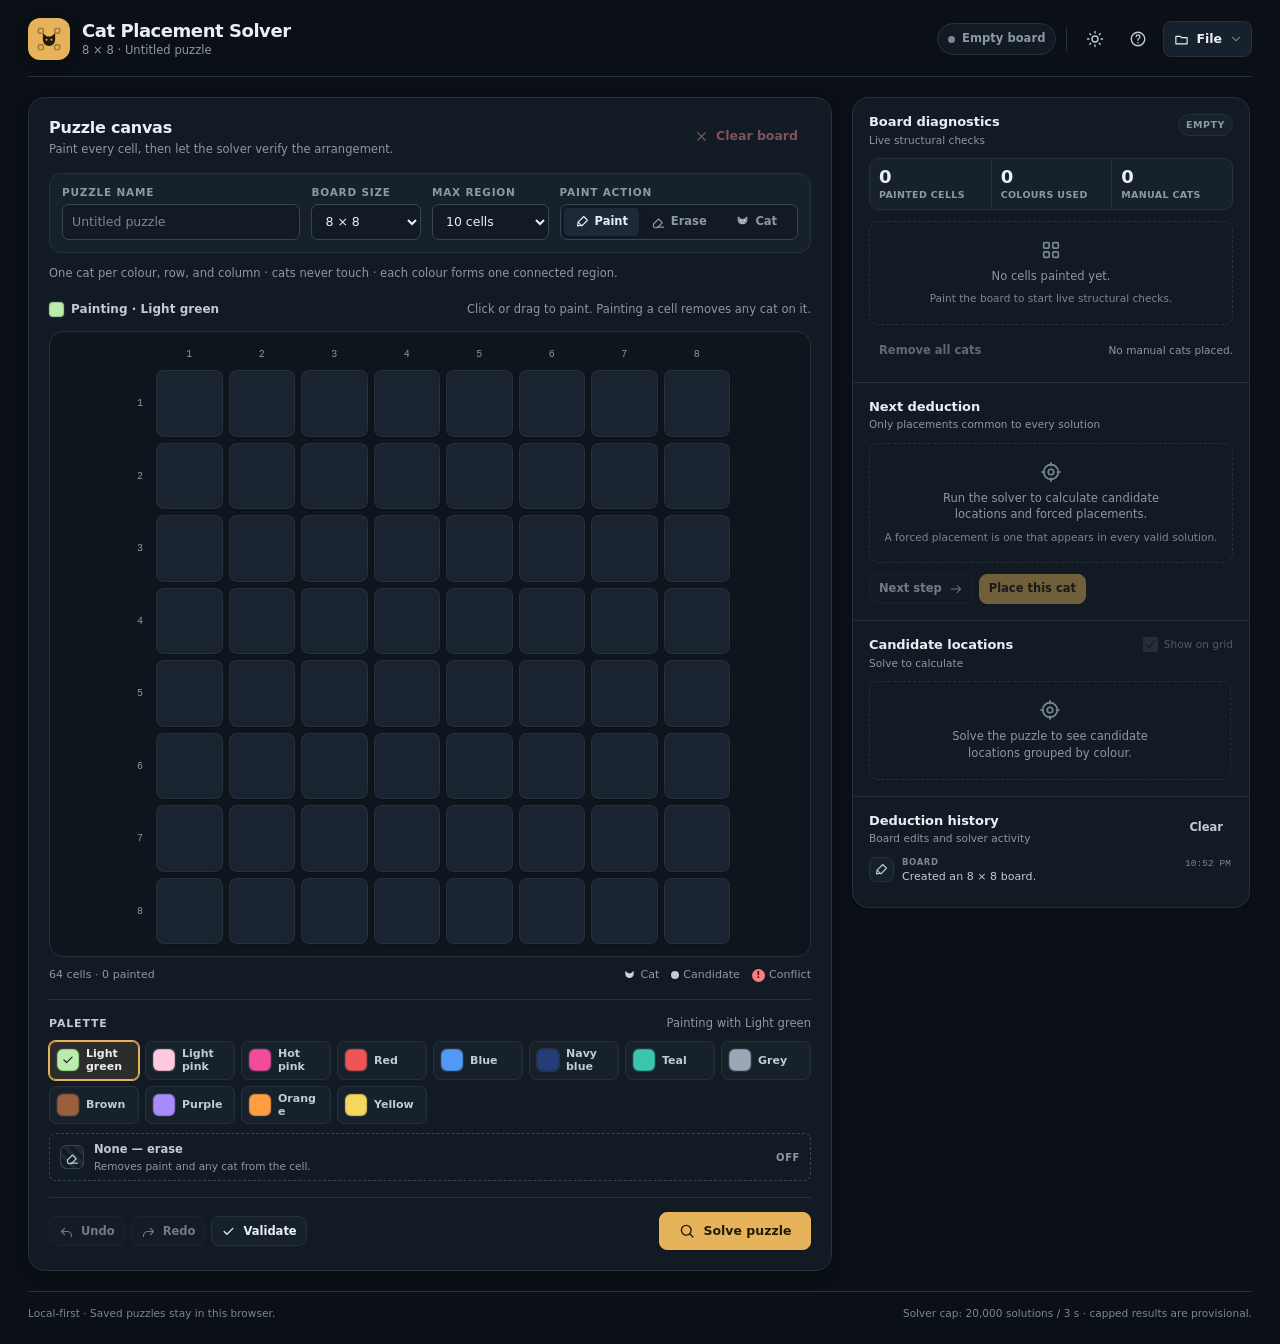
==== commit af7ff908: "feat: rebuild cat placement solver workbench" ====
--- a/cat-placement-solver (1).html
+++ b/cat-placement-solver (1).html
@@ -1,245 +1,4780 @@
 <!doctype html>
-<html lang="en">
+<html lang="en" data-theme="dark">
 <head>
 <meta charset="utf-8">
 <meta name="viewport" content="width=device-width, initial-scale=1">
-<title>CAT / placement puzzle solver</title>
+<meta name="description" content="A local-first cat placement puzzle workbench: paint a grid, enforce one cat per colour, row, and column, and search for every valid arrangement.">
+<meta name="color-scheme" content="dark light">
+<link rel="icon" href="data:image/svg+xml,%3Csvg xmlns='http://www.w3.org/2000/svg' viewBox='0 0 64 64'%3E%3Crect width='64' height='64' rx='14' fill='%23e6b35b'/%3E%3Cpath d='M17 34V19l8 6h14l8-6v15a15 15 0 0 1-30 0Z' fill='%23241a07'/%3E%3Ccircle cx='27' cy='34' r='2' fill='%23e6b35b'/%3E%3Ccircle cx='37' cy='34' r='2' fill='%23e6b35b'/%3E%3C/svg%3E">
+<meta name="theme-color" id="themeColor" content="#0b1016">
+<title>Cat Placement Solver</title>
+<script>
+(() => {
+  try {
+    const stored = localStorage.getItem("cat-solver-theme");
+    if (stored === "light" || stored === "dark") document.documentElement.dataset.theme = stored;
+  } catch (_) {}
+})();
+</script>
 <style>
-:root{color-scheme:dark;--bg:#0b1020;--panel:#121a2d;--panel2:#182239;--line:#2b3853;--text:#edf2ff;--muted:#9eacc7;--accent:#a9f27f;--accent2:#8ed3ff;--danger:#ff7187;--shadow:0 18px 50px #0004}
-[data-theme="light"]{color-scheme:light;--bg:#f3f6fb;--panel:#fff;--panel2:#f5f7fc;--line:#dce3ef;--text:#172238;--muted:#64718a;--accent:#367a23;--accent2:#166c9f;--danger:#bd2947;--shadow:0 16px 40px #23345212}
-[data-theme="light"] .swatch{color:#172238;background:#fff}
-[data-theme="light"] .field select,[data-theme="light"] .field input{background:#fff;color:#172238}
-[data-theme="light"] .cell{box-shadow:inset 0 0 0 1px #00000020}
-[data-theme="light"] .cell.cat{box-shadow:inset 0 0 0 2px #0005,0 0 0 1px #172238}
-[data-theme="light"] .swatch-chip{box-shadow:inset 0 0 0 1px #0003}
-*{box-sizing:border-box}body{margin:0;background:var(--bg);color:var(--text);font:14px/1.45 Inter,ui-sans-serif,system-ui,-apple-system,BlinkMacSystemFont,"Segoe UI",sans-serif;letter-spacing:.01em}button,input,select{font:inherit}button{cursor:pointer}button:focus-visible,input:focus-visible,select:focus-visible{outline:2px solid var(--accent2);outline-offset:2px}
-.app{max-width:1500px;margin:auto;padding:28px clamp(14px,3vw,36px) 42px}.topbar{display:flex;align-items:center;justify-content:space-between;gap:18px;margin-bottom:25px}.brand{display:flex;align-items:center;gap:13px}.logo{display:grid;place-items:center;width:46px;height:46px;border-radius:15px;background:var(--accent);color:#15220f;font-size:24px;box-shadow:0 8px 24px #0002}.eyebrow{font-size:11px;letter-spacing:.16em;font-weight:800;color:var(--muted);text-transform:uppercase}.brand h1{font-size:22px;letter-spacing:-.04em;margin:2px 0 0}.top-actions{display:flex;gap:8px;flex-wrap:wrap}.btn{border:1px solid var(--line);background:var(--panel2);color:var(--text);border-radius:10px;padding:9px 13px;font-weight:650;transition:transform .12s,border-color .12s,background .12s}.btn:hover{border-color:var(--accent2);transform:translateY(-1px)}.btn.primary{background:var(--accent);border-color:transparent;color:#172313}.btn.danger{color:var(--danger)}.btn:disabled{opacity:.45;cursor:not-allowed;transform:none}.intro{display:flex;justify-content:space-between;align-items:flex-end;gap:20px;margin-bottom:20px}.intro h2{font-size:clamp(22px,3vw,31px);letter-spacing:-.045em;margin:0 0 6px}.intro p{color:var(--muted);margin:0;max-width:680px}.status-pill{display:inline-flex;align-items:center;gap:8px;border:1px solid var(--line);border-radius:999px;padding:8px 12px;color:var(--muted);white-space:nowrap;font-size:12px}.dot{width:7px;height:7px;background:var(--accent);border-radius:50%}
-.layout{display:grid;grid-template-columns:minmax(0,1.25fr) minmax(320px,.75fr);gap:18px;align-items:start}.panel{background:var(--panel);border:1px solid var(--line);border-radius:17px;box-shadow:var(--shadow);overflow:hidden}.panel-head{display:flex;justify-content:space-between;align-items:center;gap:12px;padding:17px 19px;border-bottom:1px solid var(--line)}.panel-head h3{margin:0;font-size:14px;letter-spacing:-.01em}.panel-head p{margin:3px 0 0;color:var(--muted);font-size:12px}.panel-body{padding:18px}.controls{display:flex;flex-wrap:wrap;gap:12px;align-items:end}.field{display:flex;flex-direction:column;gap:6px;min-width:115px}.field label{font-size:11px;color:var(--muted);font-weight:750;text-transform:uppercase;letter-spacing:.08em}.field select,.field input{width:100%;background:var(--panel2);border:1px solid var(--line);border-radius:9px;color:var(--text);padding:9px 10px}.field select option{background:var(--panel)}.grid-wrap{padding:18px;display:flex;justify-content:center;overflow:auto}.board{--n:8;display:grid;grid-template-columns:repeat(var(--n),minmax(24px,1fr));gap:4px;width:min(100%,690px);aspect-ratio:1;align-content:start;user-select:none;touch-action:pan-y}.cell{position:relative;aspect-ratio:1;min-width:0;border:2px solid #0000;border-radius:6px;display:grid;place-items:center;padding:0;transition:filter .12s,transform .12s,border-color .12s;overflow:hidden;box-shadow:inset 0 0 0 1px #00000013}.cell:hover{filter:brightness(1.1);z-index:1}.cell:focus-visible{outline:2px solid var(--accent2);outline-offset:1px}.cell.cat{border-color:var(--text);box-shadow:inset 0 0 0 2px #0003,0 0 0 1px var(--text)}.cat-glyph{font-size:clamp(13px,2.2vw,25px);filter:drop-shadow(0 1px 1px #0005);line-height:1}.cell.candidate:after{content:"";position:absolute;width:28%;height:28%;border-radius:50%;border:2px solid var(--text);background:#ffffff99}.cell.selected{outline:3px solid var(--accent2);outline-offset:-3px}.cell.conflict{box-shadow:inset 0 0 0 3px var(--danger)}.cell.conflict:before{content:"!";position:absolute;top:1px;right:3px;font-weight:900;color:#fff;background:var(--danger);border-radius:99px;width:14px;height:14px;display:grid;place-items:center;font-size:10px;z-index:3}.board-caption{display:flex;justify-content:space-between;gap:12px;padding:0 18px 17px;color:var(--muted);font-size:12px}.palette{display:grid;grid-template-columns:repeat(6,minmax(0,1fr));gap:8px}.swatch{border:1px solid var(--line);border-radius:10px;background:var(--panel2);padding:8px 4px 7px;display:flex;flex-direction:column;align-items:center;gap:7px;color:var(--text);min-width:0}.swatch.active{border-color:var(--accent2);box-shadow:0 0 0 2px color-mix(in srgb,var(--accent2) 22%,transparent)}.swatch-chip{width:25px;height:25px;border-radius:7px;box-shadow:inset 0 0 0 1px #0002}.none-chip{background:repeating-conic-gradient(#aab4c4 0% 25%,#f8fafc 0% 50%) 50%/10px 10px;border:1px solid var(--line)}.swatch span:last-child{font-size:10px;font-weight:650;white-space:nowrap;overflow:hidden;text-overflow:ellipsis;max-width:100%}.tool-row{display:flex;gap:8px;flex-wrap:wrap;margin-top:12px}.section-label{font-size:11px;font-weight:800;letter-spacing:.11em;text-transform:uppercase;color:var(--muted);margin:0 0 11px}.right-col{display:grid;gap:18px}.stats{display:grid;grid-template-columns:repeat(3,1fr);gap:9px}.stat{border:1px solid var(--line);background:var(--panel2);border-radius:12px;padding:12px}.stat strong{display:block;font-size:23px;letter-spacing:-.04em}.stat span{font-size:11px;color:var(--muted)}.notice{border:1px solid var(--line);background:var(--panel2);border-radius:11px;padding:12px 13px;color:var(--muted);font-size:12px;margin-top:12px}.notice strong{color:var(--text)}.notice.warn{border-color:color-mix(in srgb,var(--danger) 55%,var(--line));color:var(--text)}.notice.good{border-color:color-mix(in srgb,var(--accent) 45%,var(--line))}.results{display:grid;gap:10px}.result-card{border:1px solid var(--line);border-radius:12px;padding:12px;background:var(--panel2)}.result-top{display:flex;align-items:center;gap:9px}.mini-chip{width:13px;height:13px;border-radius:4px;flex:none}.result-top strong{font-size:13px}.result-top .coord{margin-left:auto;font-variant-numeric:tabular-nums;color:var(--muted);font-size:12px}.result-card p{margin:8px 0 0;color:var(--muted);font-size:12px}.result-card ul{margin:8px 0 0;padding-left:19px;color:var(--text);font-size:12px}.result-card li{margin:5px 0}.result-card .subtle{color:var(--muted)}.step-list{display:grid;gap:8px}.step{display:grid;grid-template-columns:27px 1fr;gap:9px;align-items:start}.step-num{width:25px;height:25px;display:grid;place-items:center;background:var(--panel2);border:1px solid var(--line);border-radius:8px;font-size:11px;font-weight:800;color:var(--accent2)}.step p{margin:2px 0 0;font-size:12px}.step small{color:var(--muted)}.empty{padding:22px 10px;text-align:center;color:var(--muted);font-size:12px;border:1px dashed var(--line);border-radius:12px}.footnote{margin-top:17px;color:var(--muted);font-size:11px}.hidden{display:none!important}.inline-check{display:flex;align-items:center;gap:8px;color:var(--muted);font-size:12px}.inline-check input{accent-color:var(--accent)}.modal-backdrop{position:fixed;inset:0;background:#0009;display:grid;place-items:center;padding:18px;z-index:10}.modal{width:min(560px,100%);max-height:85vh;overflow:auto;background:var(--panel);border:1px solid var(--line);border-radius:16px;padding:20px;box-shadow:var(--shadow)}.modal h3{margin:0 0 8px}.modal p,.modal li{font-size:13px;color:var(--muted)}.modal-actions{display:flex;justify-content:flex-end;gap:8px;margin-top:18px}
-@media(max-width:900px){.layout{grid-template-columns:1fr}.right-col{grid-template-columns:1fr 1fr}.right-col .full{grid-column:1/-1}.board{width:min(100%,620px)}}@media(max-width:620px){.app{padding:16px 11px 30px}.topbar{align-items:flex-start}.brand h1{font-size:18px}.logo{width:39px;height:39px}.top-actions .btn{padding:8px 9px;font-size:12px}.intro{align-items:flex-start;flex-direction:column}.status-pill{white-space:normal}.panel-body{padding:13px}.grid-wrap{padding:12px 8px}.board{gap:3px;grid-template-columns:repeat(var(--n),minmax(18px,1fr))}.cell{border-radius:4px}.palette{grid-template-columns:repeat(4,minmax(0,1fr))}.right-col{grid-template-columns:1fr}.right-col .full{grid-column:auto}.field{flex:1}.board-caption{padding:0 10px 12px}}
+:root,
+:root[data-theme="dark"] {
+  color-scheme: dark;
+  --font-sans: ui-sans-serif, system-ui, -apple-system, BlinkMacSystemFont, "Segoe UI", Inter, Roboto, "Helvetica Neue", Arial, sans-serif;
+  --font-mono: ui-monospace, SFMono-Regular, "Cascadia Mono", "Segoe UI Mono", Menlo, Consolas, monospace;
+  --bg: #0b1016;
+  --bg-2: #0e141c;
+  --surface: #121a23;
+  --surface-2: #17212c;
+  --surface-3: #1d2936;
+  --surface-inset: #0e151d;
+  --border: #26313d;
+  --border-strong: #374656;
+  --text: #e9eff6;
+  --text-2: #c0cbd8;
+  --muted: #8b98a8;
+  --faint: #7a8795;
+  --accent: #e6b35b;
+  --accent-hover: #f0c371;
+  --accent-ink: #241a07;
+  --accent-text: #ecc375;
+  --accent-soft: rgba(230, 179, 91, 0.12);
+  --accent-line: rgba(230, 179, 91, 0.38);
+  --secondary: #78c2ff;
+  --secondary-text: #8dcbff;
+  --secondary-soft: rgba(120, 194, 255, 0.12);
+  --focus: #8dcbff;
+  --focus-soft: rgba(141, 203, 255, 0.2);
+  --success: #54cf9b;
+  --success-text: #7be0b4;
+  --success-soft: rgba(84, 207, 155, 0.12);
+  --danger: #ff7b84;
+  --danger-text: #ff9ba2;
+  --danger-ink: #2a0b0f;
+  --danger-soft: rgba(255, 123, 132, 0.12);
+  --warning: #e6b35b;
+  --warning-text: #f0c77e;
+  --warning-soft: rgba(230, 179, 91, 0.12);
+  --cell-empty: #1a2430;
+  --cell-empty-hover: #202d3b;
+  --cell-edge: rgba(255, 255, 255, 0.055);
+  --cell-shadow: rgba(0, 0, 0, 0.18);
+  --backdrop: rgba(2, 6, 10, 0.68);
+  --shadow: 0 20px 48px rgba(0, 0, 0, 0.34);
+  --shadow-menu: 0 18px 40px rgba(0, 0, 0, 0.46);
+  --shadow-sm: 0 6px 14px rgba(0, 0, 0, 0.2);
+  --radius-lg: 16px;
+  --radius-md: 12px;
+  --radius-sm: 8px;
+  --grid-gap: clamp(3px, 0.55vw, 6px);
+  --ruler-size: 20px;
+  --transition: 140ms ease;
+}
+
+:root[data-theme="light"] {
+  color-scheme: light;
+  --bg: #f4f1ea;
+  --bg-2: #eee9df;
+  --surface: #fffdf9;
+  --surface-2: #f7f2e9;
+  --surface-3: #eee8dc;
+  --surface-inset: #f1ece2;
+  --border: #ded6c7;
+  --border-strong: #9a8b75;
+  --text: #20242a;
+  --text-2: #3f4853;
+  --muted: #5a6470;
+  --faint: #626c78;
+  --accent: #c9891b;
+  --accent-hover: #b67910;
+  --accent-ink: #241a07;
+  --accent-text: #8a5a00;
+  --accent-soft: rgba(201, 137, 27, 0.11);
+  --accent-line: rgba(201, 137, 27, 0.4);
+  --secondary: #1c6f9e;
+  --secondary-text: #17628d;
+  --secondary-soft: rgba(28, 111, 158, 0.1);
+  --focus: #0b6fa4;
+  --focus-soft: rgba(11, 111, 164, 0.16);
+  --success: #147a52;
+  --success-text: #116b48;
+  --success-soft: rgba(20, 122, 82, 0.1);
+  --danger: #b42336;
+  --danger-text: #a01f31;
+  --danger-ink: #ffffff;
+  --danger-soft: rgba(180, 35, 54, 0.09);
+  --warning: #8a5a00;
+  --warning-text: #7b5000;
+  --warning-soft: rgba(201, 137, 27, 0.1);
+  --cell-empty: #f1ece2;
+  --cell-empty-hover: #e8e1d4;
+  --cell-edge: rgba(40, 32, 18, 0.09);
+  --cell-shadow: rgba(40, 32, 18, 0.07);
+  --backdrop: rgba(42, 33, 18, 0.35);
+  --shadow: 0 18px 40px rgba(50, 40, 22, 0.1);
+  --shadow-menu: 0 16px 36px rgba(50, 40, 22, 0.16);
+  --shadow-sm: 0 4px 10px rgba(50, 40, 22, 0.06);
+}
+
+*,
+*::before,
+*::after { box-sizing: border-box; }
+
+html { min-width: 0; -webkit-text-size-adjust: 100%; }
+
+body {
+  margin: 0;
+  min-height: 100dvh;
+  overflow-x: hidden;
+  background: var(--bg);
+  color: var(--text);
+  font-family: var(--font-sans);
+  font-size: 14px;
+  line-height: 1.5;
+  letter-spacing: 0.003em;
+}
+
+body.modal-open { overflow: hidden; }
+
+button,
+input,
+select { font: inherit; }
+
+button {
+  color: inherit;
+  cursor: pointer;
+}
+
+button:disabled,
+input:disabled,
+select:disabled {
+  cursor: not-allowed;
+  opacity: 0.45;
+}
+
+svg { display: block; }
+[hidden] { display: none !important; }
+
+::selection { background: var(--accent-soft); color: var(--text); }
+
+:where(button, input, select, a):focus-visible {
+  outline: 2px solid var(--focus);
+  outline-offset: 2px;
+}
+
+.sr-only {
+  position: absolute;
+  width: 1px;
+  height: 1px;
+  padding: 0;
+  margin: -1px;
+  overflow: hidden;
+  clip: rect(0, 0, 0, 0);
+  white-space: nowrap;
+  border: 0;
+}
+
+.skip-link {
+  position: fixed;
+  top: -60px;
+  left: 12px;
+  z-index: 200;
+  padding: 9px 13px;
+  border-radius: var(--radius-sm);
+  background: var(--accent);
+  color: var(--accent-ink);
+  font-weight: 700;
+  text-decoration: none;
+  transition: top var(--transition);
+}
+.skip-link:focus { top: 12px; }
+
+.svg-sprite {
+  position: absolute;
+  width: 0;
+  height: 0;
+  overflow: hidden;
+}
+
+.icon {
+  width: 18px;
+  height: 18px;
+  flex: none;
+  pointer-events: none;
+}
+.icon-xs { width: 14px; height: 14px; }
+.icon-sm { width: 15px; height: 15px; }
+.icon-lg { width: 22px; height: 22px; }
+
+.app-shell {
+  width: 100%;
+  max-width: 1500px;
+  margin: 0 auto;
+  padding: 0 clamp(12px, 2.5vw, 28px);
+}
+
+/* ---------- Header ---------- */
+
+.app-header {
+  display: flex;
+  align-items: center;
+  justify-content: space-between;
+  gap: 16px;
+  padding: 18px 0 16px;
+  border-bottom: 1px solid var(--border);
+}
+
+.brand {
+  display: flex;
+  align-items: center;
+  gap: 12px;
+  min-width: 0;
+}
+
+.brand-mark {
+  display: grid;
+  place-items: center;
+  width: 42px;
+  height: 42px;
+  flex: none;
+  border-radius: 12px;
+  background: var(--accent);
+  box-shadow: 0 4px 14px rgba(0, 0, 0, 0.16);
+}
+.brand-mark svg { width: 36px; height: 36px; }
+
+.brand-copy { min-width: 0; }
+.brand h1 {
+  margin: 0;
+  font-size: 18px;
+  line-height: 1.2;
+  letter-spacing: -0.025em;
+  font-weight: 720;
+}
+.brand p {
+  margin: 2px 0 0;
+  color: var(--muted);
+  font-size: 11.5px;
+  line-height: 1.3;
+  font-variant-numeric: tabular-nums;
+  white-space: nowrap;
+  overflow: hidden;
+  text-overflow: ellipsis;
+  max-width: 360px;
+}
+
+.header-actions {
+  display: flex;
+  align-items: center;
+  justify-content: flex-end;
+  gap: 7px;
+  flex-wrap: wrap;
+}
+
+.status-pill {
+  display: inline-flex;
+  align-items: center;
+  gap: 7px;
+  min-height: 32px;
+  padding: 0 10px;
+  border: 1px solid var(--border);
+  border-radius: 999px;
+  background: var(--surface);
+  color: var(--muted);
+  font-size: 11.5px;
+  font-weight: 600;
+  white-space: nowrap;
+}
+.status-dot {
+  width: 7px;
+  height: 7px;
+  flex: none;
+  border-radius: 50%;
+  background: var(--faint);
+}
+.status-pill[data-tone="accent"] .status-dot { background: var(--accent); }
+.status-pill[data-tone="success"] .status-dot { background: var(--success); }
+.status-pill[data-tone="warning"] .status-dot { background: var(--warning); }
+.status-pill[data-tone="danger"] .status-dot { background: var(--danger); }
+.status-pill[data-tone="success"] { color: var(--success-text); }
+.status-pill[data-tone="danger"] { color: var(--danger-text); }
+.status-pill[data-tone="warning"] { color: var(--warning-text); }
+
+.header-divider {
+  width: 1px;
+  height: 24px;
+  margin: 0 3px;
+  background: var(--border);
+}
+
+/* ---------- Buttons ---------- */
+
+.btn {
+  display: inline-flex;
+  align-items: center;
+  justify-content: center;
+  gap: 7px;
+  min-height: 36px;
+  padding: 0 12px;
+  border: 1px solid var(--border);
+  border-radius: var(--radius-sm);
+  background: var(--surface-2);
+  color: var(--text);
+  font-size: 12.5px;
+  font-weight: 640;
+  line-height: 1;
+  white-space: nowrap;
+  transition: background var(--transition), border-color var(--transition), color var(--transition), transform var(--transition);
+}
+.btn:hover:not(:disabled) {
+  border-color: var(--border-strong);
+  background: var(--surface-3);
+}
+.btn:active:not(:disabled) { transform: translateY(1px); }
+.btn.primary {
+  border-color: var(--accent);
+  background: var(--accent);
+  color: var(--accent-ink);
+}
+.btn.primary:hover:not(:disabled) {
+  border-color: var(--accent-hover);
+  background: var(--accent-hover);
+}
+.btn.ghost {
+  border-color: transparent;
+  background: transparent;
+  color: var(--text-2);
+}
+.btn.ghost:hover:not(:disabled) {
+  border-color: var(--border);
+  background: var(--surface-2);
+  color: var(--text);
+}
+.btn.danger-text { color: var(--danger-text); }
+.btn.danger-text:hover:not(:disabled) {
+  border-color: color-mix(in srgb, var(--danger) 45%, var(--border));
+  background: var(--danger-soft);
+  color: var(--danger-text);
+}
+.btn.danger-solid {
+  border-color: var(--danger);
+  background: var(--danger);
+  color: var(--danger-ink);
+}
+.btn.danger-solid:hover:not(:disabled) {
+  border-color: color-mix(in srgb, var(--danger) 82%, #000);
+  background: color-mix(in srgb, var(--danger) 82%, #000);
+  color: var(--danger-ink);
+}
+.btn.small {
+  min-height: 30px;
+  padding: 0 9px;
+  font-size: 11.5px;
+}
+.btn.icon-only {
+  width: 36px;
+  padding: 0;
+}
+
+.icon-btn {
+  display: inline-grid;
+  place-items: center;
+  width: 36px;
+  height: 36px;
+  flex: none;
+  padding: 0;
+  border: 1px solid transparent;
+  border-radius: var(--radius-sm);
+  background: transparent;
+  color: var(--text-2);
+  transition: background var(--transition), border-color var(--transition), color var(--transition);
+}
+.icon-btn:hover:not(:disabled) {
+  border-color: var(--border);
+  background: var(--surface-2);
+  color: var(--text);
+}
+
+.file-btn { padding-inline: 10px 8px; }
+.file-btn .chevron { width: 14px; height: 14px; color: var(--muted); }
+
+/* ---------- File menu ---------- */
+
+.file-menu-wrap { position: relative; }
+
+.file-menu {
+  position: absolute;
+  top: calc(100% + 7px);
+  right: 0;
+  z-index: 60;
+  width: min(260px, calc(100vw - 24px));
+  padding: 5px;
+  border: 1px solid var(--border-strong);
+  border-radius: 11px;
+  background: var(--surface);
+  box-shadow: var(--shadow-menu);
+}
+.menu-item {
+  display: flex;
+  align-items: center;
+  gap: 9px;
+  width: 100%;
+  min-height: 36px;
+  padding: 0 9px;
+  border: 0;
+  border-radius: 7px;
+  background: transparent;
+  color: var(--text-2);
+  font-size: 12.5px;
+  text-align: left;
+}
+.menu-item:hover,
+.menu-item:focus-visible {
+  background: var(--surface-2);
+  color: var(--text);
+  outline: none;
+}
+.menu-item .icon { color: var(--muted); }
+.menu-separator {
+  height: 1px;
+  margin: 5px 7px;
+  background: var(--border);
+}
+.menu-note {
+  margin: 5px 9px 4px;
+  color: var(--faint);
+  font-size: 10.5px;
+  line-height: 1.4;
+}
+
+/* ---------- Workspace ---------- */
+
+.workspace {
+  display: grid;
+  grid-template-columns: minmax(0, 1fr) minmax(340px, 400px);
+  gap: 20px;
+  align-items: start;
+  padding: 20px 0 0;
+}
+
+.stage {
+  min-width: 0;
+  display: flex;
+  flex-direction: column;
+  gap: 16px;
+  padding: 20px;
+  border: 1px solid var(--border);
+  border-radius: var(--radius-lg);
+  background: var(--surface);
+  box-shadow: var(--shadow-sm);
+}
+
+.stage-top {
+  display: flex;
+  align-items: flex-start;
+  justify-content: space-between;
+  gap: 14px;
+}
+.section-heading h2 {
+  margin: 0;
+  font-size: 16px;
+  line-height: 1.25;
+  letter-spacing: -0.015em;
+  font-weight: 700;
+}
+.section-heading p {
+  margin: 3px 0 0;
+  color: var(--muted);
+  font-size: 11.5px;
+  line-height: 1.4;
+}
+
+/* ---------- Setup bar ---------- */
+
+.setup-bar {
+  display: grid;
+  grid-template-columns: minmax(170px, 1.35fr) minmax(98px, 0.62fr) minmax(104px, 0.66fr) minmax(236px, 1.35fr);
+  gap: 11px;
+  align-items: end;
+  padding: 12px;
+  border: 1px solid var(--border);
+  border-radius: var(--radius-md);
+  background: var(--surface-2);
+}
+
+.field { display: flex; flex-direction: column; gap: 5px; min-width: 0; }
+.field > label,
+.field > .field-label {
+  color: var(--muted);
+  font-size: 10.5px;
+  line-height: 1.2;
+  font-weight: 750;
+  letter-spacing: 0.075em;
+  text-transform: uppercase;
+}
+.field input,
+.field select {
+  width: 100%;
+  height: 36px;
+  min-width: 0;
+  padding: 0 9px;
+  border: 1px solid var(--border-strong);
+  border-radius: 7px;
+  background: var(--surface);
+  color: var(--text);
+  font-size: 12.5px;
+}
+.field input::placeholder { color: var(--faint); }
+.field select { padding-right: 28px; }
+.field select option { background: var(--surface); color: var(--text); }
+.field input:hover,
+.field select:hover { border-color: color-mix(in srgb, var(--border-strong) 75%, var(--text)); }
+.field input:focus-visible,
+.field select:focus-visible { border-color: var(--focus); }
+
+.segmented {
+  display: flex;
+  gap: 2px;
+  height: 36px;
+  padding: 3px;
+  border: 1px solid var(--border-strong);
+  border-radius: 7px;
+  background: var(--surface);
+}
+.segmented button {
+  display: inline-flex;
+  align-items: center;
+  justify-content: center;
+  gap: 5px;
+  flex: 1;
+  min-width: 0;
+  padding: 0 7px;
+  border: 0;
+  border-radius: 5px;
+  background: transparent;
+  color: var(--muted);
+  font-size: 11.5px;
+  font-weight: 620;
+}
+.segmented button .icon { width: 15px; height: 15px; }
+.segmented button:hover { background: var(--surface-2); color: var(--text-2); }
+.segmented button[aria-pressed="true"] {
+  background: var(--surface-3);
+  color: var(--text);
+  box-shadow: 0 1px 2px rgba(0, 0, 0, 0.12);
+}
+
+.rules-line {
+  margin: -4px 0 0;
+  color: var(--muted);
+  font-size: 11.5px;
+  line-height: 1.45;
+}
+
+/* ---------- Board ---------- */
+
+.board-area {
+  display: flex;
+  flex-direction: column;
+  gap: 10px;
+  min-width: 0;
+}
+
+.board-toolbar {
+  display: flex;
+  align-items: center;
+  justify-content: space-between;
+  gap: 12px;
+  min-height: 24px;
+}
+.mode-indicator {
+  display: inline-flex;
+  align-items: center;
+  gap: 7px;
+  min-width: 0;
+  color: var(--text-2);
+  font-size: 12px;
+  font-weight: 600;
+}
+.mode-indicator .swatch-chip {
+  width: 15px;
+  height: 15px;
+  border-radius: 4px;
+}
+.mode-indicator .icon { color: var(--muted); }
+.board-hint {
+  margin: 0;
+  color: var(--muted);
+  font-size: 11.5px;
+  line-height: 1.4;
+  text-align: right;
+  max-width: 58%;
+}
+
+.board-frame {
+  display: flex;
+  justify-content: center;
+  padding: 12px;
+  border: 1px solid var(--border);
+  border-radius: 14px;
+  background: var(--surface-inset);
+  box-shadow: inset 0 1px 0 rgba(255, 255, 255, 0.025);
+}
+
+.board-shell {
+  --n: 8;
+  display: grid;
+  grid-template-columns: var(--ruler-size) minmax(0, 1fr);
+  grid-template-rows: var(--ruler-size) minmax(0, 1fr);
+  gap: var(--grid-gap);
+  width: min(100%, 700px, max(320px, calc(100dvh - 300px)));
+  min-width: 0;
+  margin: 0 auto;
+}
+
+.ruler-corner { grid-column: 1; grid-row: 1; }
+
+.col-ruler {
+  grid-column: 2;
+  grid-row: 1;
+  display: grid;
+  grid-template-columns: repeat(var(--n), minmax(0, 1fr));
+  gap: var(--grid-gap);
+  align-items: center;
+  min-width: 0;
+  color: var(--muted);
+  font-family: var(--font-mono);
+  font-size: 10px;
+  font-variant-numeric: tabular-nums;
+  text-align: center;
+  user-select: none;
+}
+.col-ruler > span { display: grid; place-items: center; min-width: 0; }
+
+.row-ruler {
+  grid-column: 1;
+  grid-row: 2;
+  display: grid;
+  grid-template-rows: repeat(var(--n), minmax(0, 1fr));
+  gap: var(--grid-gap);
+  align-items: center;
+  min-width: 0;
+  color: var(--muted);
+  font-family: var(--font-mono);
+  font-size: 10px;
+  font-variant-numeric: tabular-nums;
+  text-align: center;
+  user-select: none;
+}
+.row-ruler > span { display: grid; place-items: center; min-height: 0; }
+
+.board {
+  grid-column: 2;
+  grid-row: 2;
+  display: grid;
+  grid-template-rows: repeat(var(--n), minmax(0, 1fr));
+  gap: var(--grid-gap);
+  aspect-ratio: 1;
+  min-width: 0;
+  user-select: none;
+  -webkit-user-select: none;
+  touch-action: none;
+}
+
+.board-row {
+  display: grid;
+  grid-template-columns: repeat(var(--n), minmax(0, 1fr));
+  gap: var(--grid-gap);
+  min-height: 0;
+}
+
+.cell {
+  position: relative;
+  display: grid;
+  place-items: center;
+  min-width: 0;
+  padding: 0;
+  border: 0;
+  border-radius: clamp(4px, 0.7vw, 8px);
+  background: var(--cell-empty);
+  color: var(--text);
+  box-shadow: inset 0 0 0 1px var(--cell-edge), 0 1px 1px var(--cell-shadow);
+  transition: filter var(--transition), box-shadow var(--transition), background var(--transition);
+  overflow: visible;
+  -webkit-tap-highlight-color: transparent;
+}
+.cell.is-painted {
+  background: var(--cell-bg);
+  color: var(--cell-ink);
+}
+.cell:hover { filter: brightness(1.07); z-index: 2; }
+.cell:not(.is-painted):hover { background: var(--cell-empty-hover); filter: none; }
+.cell:focus-visible {
+  outline: 2px solid var(--focus);
+  outline-offset: 2px;
+  z-index: 5;
+}
+.cell.is-candidate::after {
+  content: "";
+  position: absolute;
+  width: 24%;
+  height: 24%;
+  border-radius: 50%;
+  background: var(--cell-ink);
+  box-shadow: 0 0 0 2px var(--cell-eye), 0 1px 2px rgba(0, 0, 0, 0.25);
+  pointer-events: none;
+}
+.cell.is-conflict {
+  box-shadow: inset 0 0 0 2px var(--danger), 0 0 0 1px var(--danger-soft);
+}
+.cell.is-conflict::before {
+  content: "!";
+  position: absolute;
+  top: -5px;
+  right: -5px;
+  z-index: 4;
+  display: grid;
+  place-items: center;
+  width: 16px;
+  height: 16px;
+  border-radius: 50%;
+  background: var(--danger);
+  color: var(--danger-ink);
+  font-family: var(--font-sans);
+  font-size: 10px;
+  font-weight: 850;
+  line-height: 1;
+  box-shadow: 0 0 0 2px var(--surface-inset);
+  pointer-events: none;
+}
+.cell.is-step {
+  outline: 2px solid var(--accent);
+  outline-offset: -2px;
+  z-index: 3;
+}
+.cell.is-highlighted {
+  outline: 3px solid var(--focus);
+  outline-offset: -3px;
+  z-index: 4;
+  box-shadow: 0 0 0 3px var(--focus-soft);
+}
+.cell.is-invalid-cat { color: var(--danger-text); }
+
+.cat-icon {
+  width: 62%;
+  height: 62%;
+  filter: drop-shadow(0 1px 1px rgba(0, 0, 0, 0.32));
+  pointer-events: none;
+}
+
+.board-caption {
+  display: flex;
+  align-items: center;
+  justify-content: space-between;
+  gap: 10px;
+  flex-wrap: wrap;
+  color: var(--muted);
+  font-size: 11px;
+  line-height: 1.4;
+}
+.board-caption > span { font-variant-numeric: tabular-nums; }
+.board-legend {
+  display: flex;
+  align-items: center;
+  gap: 12px;
+  flex-wrap: wrap;
+}
+.board-legend > span {
+  display: inline-flex;
+  align-items: center;
+  gap: 4px;
+}
+.board-legend .icon { width: 13px; height: 13px; color: var(--text-2); }
+.legend-dot {
+  width: 8px;
+  height: 8px;
+  border-radius: 50%;
+  background: var(--text-2);
+  box-shadow: 0 0 0 1.5px var(--surface-inset);
+}
+.legend-conflict {
+  display: grid;
+  place-items: center;
+  width: 13px;
+  height: 13px;
+  border-radius: 50%;
+  background: var(--danger);
+  color: var(--danger-ink);
+  font-size: 9px;
+  font-style: normal;
+  font-weight: 850;
+  line-height: 1;
+}
+
+
+/* ---------- Palette ---------- */
+
+.palette-block {
+  display: flex;
+  flex-direction: column;
+  gap: 9px;
+  padding-top: 15px;
+  border-top: 1px solid var(--border);
+}
+.palette-head {
+  display: flex;
+  align-items: baseline;
+  justify-content: space-between;
+  gap: 12px;
+}
+.palette-head h3 {
+  margin: 0;
+  color: var(--text-2);
+  font-size: 11px;
+  font-weight: 750;
+  letter-spacing: 0.075em;
+  text-transform: uppercase;
+}
+.palette-status {
+  color: var(--muted);
+  font-size: 11.5px;
+  line-height: 1.4;
+  text-align: right;
+}
+
+.palette {
+  display: grid;
+  grid-template-columns: repeat(auto-fit, minmax(86px, 1fr));
+  gap: 6px;
+}
+.swatch {
+  display: flex;
+  align-items: center;
+  gap: 7px;
+  min-width: 0;
+  min-height: 38px;
+  padding: 5px 7px;
+  border: 1px solid var(--border);
+  border-radius: 7px;
+  background: var(--surface-2);
+  color: var(--text-2);
+  text-align: left;
+  transition: background var(--transition), border-color var(--transition), color var(--transition);
+}
+.swatch:hover { border-color: var(--border-strong); background: var(--surface-3); color: var(--text); }
+.swatch[aria-checked="true"] {
+  border-color: var(--accent);
+  background: var(--accent-soft);
+  color: var(--text);
+  box-shadow: 0 0 0 1px var(--accent);
+}
+.swatch-chip {
+  position: relative;
+  display: grid;
+  place-items: center;
+  width: 22px;
+  height: 22px;
+  flex: none;
+  border-radius: 6px;
+  background: var(--swatch);
+  box-shadow: inset 0 0 0 1px rgba(0, 0, 0, 0.16), 0 0 0 1px rgba(255, 255, 255, 0.08);
+  color: var(--swatch-ink);
+}
+.swatch-check { opacity: 0; }
+.swatch[aria-checked="true"] .swatch-check { opacity: 1; }
+.swatch-label {
+  min-width: 0;
+  font-size: 11px;
+  font-weight: 620;
+  line-height: 1.2;
+  overflow-wrap: anywhere;
+}
+
+.erase-option {
+  display: flex;
+  align-items: center;
+  gap: 10px;
+  width: 100%;
+  min-height: 42px;
+  padding: 7px 10px;
+  border: 1px dashed var(--border-strong);
+  border-radius: 7px;
+  background: transparent;
+  color: var(--text-2);
+  text-align: left;
+  transition: background var(--transition), border-color var(--transition), color var(--transition);
+}
+.erase-option:hover { background: var(--surface-2); color: var(--text); }
+.erase-option[aria-pressed="true"] {
+  border-style: solid;
+  border-color: var(--accent);
+  background: var(--accent-soft);
+  color: var(--text);
+}
+.erase-chip {
+  display: grid;
+  place-items: center;
+  width: 24px;
+  height: 24px;
+  flex: none;
+  border: 1px solid var(--border-strong);
+  border-radius: 6px;
+  background: repeating-linear-gradient(45deg, var(--surface-3) 0 4px, var(--surface) 4px 8px);
+  color: var(--text-2);
+}
+.erase-option[aria-pressed="true"] .erase-chip { color: var(--accent-text); border-color: var(--accent); }
+.erase-copy { display: flex; flex-direction: column; gap: 1px; min-width: 0; flex: 1; }
+.erase-copy strong { font-size: 11.5px; font-weight: 650; }
+.erase-copy small { color: var(--muted); font-size: 10.5px; line-height: 1.35; }
+.erase-state {
+  flex: none;
+  color: var(--muted);
+  font-size: 10px;
+  font-weight: 750;
+  letter-spacing: 0.06em;
+  text-transform: uppercase;
+}
+.erase-option[aria-pressed="true"] .erase-state { color: var(--accent-text); }
+
+/* ---------- Action bar ---------- */
+
+.action-bar {
+  display: flex;
+  align-items: center;
+  justify-content: space-between;
+  gap: 10px;
+  flex-wrap: wrap;
+  padding-top: 14px;
+  border-top: 1px solid var(--border);
+}
+.secondary-actions { display: flex; gap: 6px; flex-wrap: wrap; }
+.solve-btn { min-width: 152px; min-height: 38px; }
+
+/* ---------- Sidebar ---------- */
+
+.sidebar {
+  position: sticky;
+  top: 20px;
+  min-width: 0;
+  max-height: calc(100dvh - 40px);
+  overflow: auto;
+  scrollbar-width: thin;
+  scrollbar-color: var(--border-strong) transparent;
+  padding-right: 2px;
+}
+.sidebar::-webkit-scrollbar,
+.candidate-results::-webkit-scrollbar,
+.history-list::-webkit-scrollbar,
+.modal-body::-webkit-scrollbar { width: 8px; height: 8px; }
+.sidebar::-webkit-scrollbar-thumb,
+.candidate-results::-webkit-scrollbar-thumb,
+.history-list::-webkit-scrollbar-thumb,
+.modal-body::-webkit-scrollbar-thumb {
+  border-radius: 999px;
+  background: var(--border-strong);
+}
+.sidebar::-webkit-scrollbar-track,
+.candidate-results::-webkit-scrollbar-track,
+.history-list::-webkit-scrollbar-track,
+.modal-body::-webkit-scrollbar-track { background: transparent; }
+
+.sidebar-surface {
+  display: flex;
+  flex-direction: column;
+  border: 1px solid var(--border);
+  border-radius: var(--radius-lg);
+  background: var(--surface);
+  box-shadow: var(--shadow-sm);
+  overflow: hidden;
+}
+
+.sidebar-section {
+  display: flex;
+  flex-direction: column;
+  gap: 11px;
+  padding: 16px;
+  border-top: 1px solid var(--border);
+}
+.sidebar-section:first-child { border-top: 0; }
+
+.section-head {
+  display: flex;
+  align-items: flex-start;
+  justify-content: space-between;
+  gap: 10px;
+}
+.section-head h2 {
+  margin: 0;
+  font-size: 13px;
+  line-height: 1.3;
+  font-weight: 700;
+  letter-spacing: -0.005em;
+}
+.section-head p {
+  margin: 2px 0 0;
+  color: var(--muted);
+  font-size: 10.5px;
+  line-height: 1.35;
+}
+
+.badge {
+  display: inline-flex;
+  align-items: center;
+  gap: 5px;
+  flex: none;
+  min-height: 22px;
+  padding: 0 7px;
+  border: 1px solid var(--border);
+  border-radius: 999px;
+  background: var(--surface-2);
+  color: var(--muted);
+  font-size: 9.5px;
+  font-weight: 800;
+  letter-spacing: 0.055em;
+  text-transform: uppercase;
+  white-space: nowrap;
+}
+.badge[data-tone="success"] { border-color: color-mix(in srgb, var(--success) 50%, var(--border)); background: var(--success-soft); color: var(--success-text); }
+.badge[data-tone="warning"] { border-color: color-mix(in srgb, var(--warning) 50%, var(--border)); background: var(--warning-soft); color: var(--warning-text); }
+.badge[data-tone="danger"] { border-color: color-mix(in srgb, var(--danger) 50%, var(--border)); background: var(--danger-soft); color: var(--danger-text); }
+
+.metrics {
+  display: grid;
+  grid-template-columns: repeat(3, minmax(0, 1fr));
+  overflow: hidden;
+  border: 1px solid var(--border);
+  border-radius: 9px;
+  background: var(--surface-2);
+}
+.metric { min-width: 0; padding: 8px 9px; }
+.metric + .metric { border-left: 1px solid var(--border); }
+.metric strong {
+  display: block;
+  font-size: 18px;
+  line-height: 1.15;
+  font-weight: 720;
+  letter-spacing: -0.025em;
+  font-variant-numeric: tabular-nums;
+}
+.metric span {
+  display: block;
+  margin-top: 1px;
+  color: var(--muted);
+  font-size: 9.5px;
+  line-height: 1.25;
+  font-weight: 650;
+  letter-spacing: 0.035em;
+  text-transform: uppercase;
+}
+
+.diagnostics { display: flex; flex-direction: column; gap: 6px; }
+.issue-list { display: flex; flex-direction: column; gap: 5px; }
+.issue {
+  display: grid;
+  grid-template-columns: 17px minmax(0, 1fr);
+  gap: 7px;
+  align-items: start;
+  width: 100%;
+  padding: 8px 9px;
+  border: 1px solid transparent;
+  border-radius: 7px;
+  background: var(--surface-2);
+  color: var(--text-2);
+  font-size: 11.5px;
+  line-height: 1.45;
+  text-align: left;
+}
+.issue.is-actionable { cursor: pointer; }
+.issue.is-actionable:hover {
+  border-color: var(--border-strong);
+  background: var(--surface-3);
+  color: var(--text);
+}
+.issue-icon { margin-top: 1px; }
+.issue.error .issue-icon { color: var(--danger-text); }
+.issue.warning .issue-icon { color: var(--warning-text); }
+.issue-text { min-width: 0; }
+
+.notice {
+  display: grid;
+  grid-template-columns: 18px minmax(0, 1fr);
+  gap: 8px;
+  align-items: start;
+  padding: 10px;
+  border: 1px solid var(--border);
+  border-radius: 8px;
+  background: var(--surface-2);
+  color: var(--text-2);
+  font-size: 11.5px;
+  line-height: 1.5;
+}
+.notice-icon { margin-top: 1px; color: var(--muted); }
+.notice strong {
+  display: block;
+  color: var(--text);
+  font-size: 11.5px;
+  font-weight: 700;
+}
+.notice p { margin: 3px 0 0; color: var(--text-2); }
+.notice small { display: block; margin-top: 4px; color: var(--muted); font-size: 10.5px; line-height: 1.4; }
+.notice.success { border-color: color-mix(in srgb, var(--success) 45%, var(--border)); background: var(--success-soft); }
+.notice.success .notice-icon { color: var(--success-text); }
+.notice.warning { border-color: color-mix(in srgb, var(--warning) 45%, var(--border)); background: var(--warning-soft); }
+.notice.warning .notice-icon { color: var(--warning-text); }
+.notice.danger { border-color: color-mix(in srgb, var(--danger) 45%, var(--border)); background: var(--danger-soft); }
+.notice.danger .notice-icon { color: var(--danger-text); }
+.notice.info { border-color: color-mix(in srgb, var(--secondary) 38%, var(--border)); background: var(--secondary-soft); }
+.notice.info .notice-icon { color: var(--secondary-text); }
+
+.empty-state {
+  display: flex;
+  flex-direction: column;
+  align-items: center;
+  gap: 7px;
+  padding: 17px 12px;
+  border: 1px dashed var(--border);
+  border-radius: 9px;
+  color: var(--muted);
+  font-size: 11.5px;
+  line-height: 1.45;
+  text-align: center;
+}
+.empty-state .empty-icon { color: var(--faint); }
+.empty-state p { margin: 0; max-width: 32ch; }
+.empty-state small { color: var(--faint); font-size: 10.5px; }
+
+.section-footer {
+  display: flex;
+  align-items: center;
+  justify-content: space-between;
+  gap: 10px;
+  flex-wrap: wrap;
+}
+.footer-note { color: var(--muted); font-size: 10.5px; line-height: 1.4; }
+
+/* ---------- Next deduction ---------- */
+
+.next-result { display: flex; flex-direction: column; gap: 8px; }
+.step-card {
+  display: flex;
+  flex-direction: column;
+  gap: 8px;
+  padding: 11px;
+  border: 1px solid var(--accent-line);
+  border-left: 3px solid var(--accent);
+  border-radius: 8px;
+  background: var(--accent-soft);
+}
+.step-top { display: flex; align-items: center; gap: 7px; flex-wrap: wrap; }
+.step-top .swatch-chip { width: 16px; height: 16px; border-radius: 4px; }
+.step-color { font-size: 12px; font-weight: 700; }
+.forced-badge {
+  display: inline-flex;
+  align-items: center;
+  gap: 3px;
+  padding: 2px 5px;
+  border: 1px solid var(--accent-line);
+  border-radius: 999px;
+  background: var(--surface);
+  color: var(--accent-text);
+  font-size: 9px;
+  font-weight: 800;
+  letter-spacing: 0.04em;
+  text-transform: uppercase;
+}
+.forced-badge .icon { width: 11px; height: 11px; }
+.step-coord {
+  margin-left: auto;
+  color: var(--text);
+  font-family: var(--font-mono);
+  font-size: 12px;
+  font-weight: 650;
+  font-variant-numeric: tabular-nums;
+}
+.step-reason { margin: 0; color: var(--text-2); font-size: 11.5px; line-height: 1.5; }
+.step-meta {
+  display: flex;
+  align-items: center;
+  justify-content: space-between;
+  gap: 8px;
+  flex-wrap: wrap;
+  color: var(--muted);
+  font-size: 10.5px;
+  line-height: 1.4;
+}
+.deduction-actions { display: flex; gap: 6px; flex-wrap: wrap; }
+
+.spinner {
+  display: inline-block;
+  width: 15px;
+  height: 15px;
+  border: 2px solid var(--border-strong);
+  border-top-color: var(--accent);
+  border-radius: 50%;
+  animation: spin 800ms linear infinite;
+}
+.spinner-sm { width: 13px; height: 13px; border-width: 2px; }
+@keyframes spin { to { transform: rotate(360deg); } }
+
+/* ---------- Candidates ---------- */
+
+.candidate-results {
+  display: flex;
+  flex-direction: column;
+  gap: 7px;
+  max-height: 340px;
+  overflow: auto;
+  scrollbar-width: thin;
+  scrollbar-color: var(--border-strong) transparent;
+  padding-right: 2px;
+}
+.candidate-group {
+  display: flex;
+  flex-direction: column;
+  gap: 5px;
+  padding: 7px 0;
+  border-top: 1px solid var(--border);
+}
+.candidate-group:first-of-type { border-top: 0; padding-top: 0; }
+.candidate-head { display: flex; align-items: center; gap: 6px; min-width: 0; }
+.candidate-head .swatch-chip { width: 14px; height: 14px; border-radius: 4px; }
+.candidate-name { font-size: 11.5px; font-weight: 650; color: var(--text-2); }
+.candidate-count {
+  margin-left: auto;
+  color: var(--muted);
+  font-size: 10px;
+  font-variant-numeric: tabular-nums;
+}
+.coord-chips { display: flex; flex-wrap: wrap; gap: 4px; }
+.coord-chip {
+  display: inline-flex;
+  align-items: center;
+  gap: 3px;
+  min-height: 22px;
+  padding: 0 5px;
+  border: 1px solid var(--border);
+  border-radius: 4px;
+  background: var(--surface-2);
+  color: var(--text-2);
+  font-family: var(--font-mono);
+  font-size: 10px;
+  font-variant-numeric: tabular-nums;
+  line-height: 1;
+}
+.coord-chip:hover { border-color: var(--border-strong); background: var(--surface-3); color: var(--text); }
+.coord-chip.is-confirmed { border-color: color-mix(in srgb, var(--success) 55%, var(--border)); background: var(--success-soft); color: var(--success-text); }
+.coord-chip .icon { width: 11px; height: 11px; }
+
+.switch {
+  display: inline-flex;
+  align-items: center;
+  gap: 6px;
+  color: var(--muted);
+  font-size: 10.5px;
+  line-height: 1.3;
+  cursor: pointer;
+  white-space: nowrap;
+}
+.switch input {
+  width: 15px;
+  height: 15px;
+  margin: 0;
+  accent-color: var(--accent);
+}
+.switch.is-disabled { opacity: 0.5; cursor: not-allowed; }
+
+/* ---------- History ---------- */
+
+.history-list {
+  display: flex;
+  flex-direction: column;
+  max-height: 280px;
+  overflow: auto;
+  scrollbar-width: thin;
+  scrollbar-color: var(--border-strong) transparent;
+  padding-right: 2px;
+}
+.history-item {
+  display: grid;
+  grid-template-columns: 25px minmax(0, 1fr) auto;
+  gap: 8px;
+  align-items: start;
+  padding: 7px 0;
+  border-top: 1px solid var(--border);
+}
+.history-item:first-child { border-top: 0; padding-top: 0; }
+.history-icon {
+  display: grid;
+  place-items: center;
+  width: 25px;
+  height: 25px;
+  border: 1px solid var(--border);
+  border-radius: 7px;
+  background: var(--surface-2);
+  color: var(--muted);
+}
+.history-icon.edit { color: var(--text-2); }
+.history-icon.validate { color: var(--secondary-text); }
+.history-icon.solve,
+.history-icon.forced { color: var(--accent-text); }
+.history-icon.undo,
+.history-icon.redo { color: var(--faint); }
+.history-icon.file { color: var(--secondary-text); }
+.history-icon.clear { color: var(--danger-text); }
+.history-content { min-width: 0; }
+.history-kind {
+  display: block;
+  color: var(--faint);
+  font-size: 8.5px;
+  font-weight: 800;
+  letter-spacing: 0.07em;
+  line-height: 1.3;
+  text-transform: uppercase;
+}
+.history-message { margin: 1px 0 0; color: var(--text-2); font-size: 11px; line-height: 1.4; overflow-wrap: anywhere; }
+.history-time { color: var(--faint); font-family: var(--font-mono); font-size: 9.5px; line-height: 1.4; font-variant-numeric: tabular-nums; white-space: nowrap; }
+
+/* ---------- Toasts ---------- */
+
+.toast-region {
+  position: fixed;
+  right: 18px;
+  bottom: 18px;
+  z-index: 120;
+  display: flex;
+  flex-direction: column;
+  gap: 7px;
+  width: min(370px, calc(100vw - 28px));
+  pointer-events: none;
+}
+.toast {
+  display: grid;
+  grid-template-columns: 18px minmax(0, 1fr) 22px;
+  gap: 8px;
+  align-items: start;
+  padding: 9px 9px 9px 11px;
+  border: 1px solid var(--border-strong);
+  border-radius: 9px;
+  background: var(--surface);
+  box-shadow: var(--shadow-menu);
+  color: var(--text);
+  font-size: 11.5px;
+  line-height: 1.45;
+  pointer-events: auto;
+  animation: toast-in 160ms ease both;
+}
+.toast-icon { margin-top: 1px; color: var(--muted); }
+.toast.success .toast-icon { color: var(--success-text); }
+.toast.warning .toast-icon { color: var(--warning-text); }
+.toast.error .toast-icon { color: var(--danger-text); }
+.toast.info .toast-icon { color: var(--secondary-text); }
+.toast-message { min-width: 0; overflow-wrap: anywhere; }
+.toast-close {
+  display: grid;
+  place-items: center;
+  width: 22px;
+  height: 22px;
+  padding: 0;
+  border: 0;
+  border-radius: 5px;
+  background: transparent;
+  color: var(--muted);
+}
+.toast-close:hover { background: var(--surface-2); color: var(--text); }
+@keyframes toast-in { from { opacity: 0; transform: translateY(5px); } to { opacity: 1; transform: none; } }
+
+/* ---------- Dialog ---------- */
+
+dialog.modal {
+  width: min(600px, calc(100vw - 32px));
+  max-width: none;
+  max-height: min(86dvh, 760px);
+  margin: auto;
+  padding: 0;
+  border: 1px solid var(--border-strong);
+  border-radius: var(--radius-lg);
+  background: var(--surface);
+  color: var(--text);
+  box-shadow: var(--shadow);
+  overflow: hidden;
+}
+dialog.modal::backdrop { background: var(--backdrop); }
+.modal-shell { display: flex; flex-direction: column; max-height: min(86dvh, 760px); }
+.modal-head {
+  display: flex;
+  align-items: flex-start;
+  justify-content: space-between;
+  gap: 12px;
+  padding: 16px 18px;
+  border-bottom: 1px solid var(--border);
+}
+.modal-head h2 { margin: 0; font-size: 15px; line-height: 1.3; letter-spacing: -0.015em; }
+.modal-subtitle { margin: 3px 0 0; color: var(--muted); font-size: 11.5px; line-height: 1.4; }
+.modal-body { padding: 16px 18px; overflow: auto; }
+.modal-actions {
+  display: flex;
+  justify-content: flex-end;
+  gap: 7px;
+  flex-wrap: wrap;
+  padding: 12px 18px;
+  border-top: 1px solid var(--border);
+}
+.modal-actions:empty { display: none; }
+
+.dialog-note { margin: 0 0 10px; color: var(--muted); font-size: 11.5px; line-height: 1.5; }
+.confirm-message { margin: 0; color: var(--text-2); font-size: 13px; line-height: 1.55; }
+.confirm-message strong { color: var(--text); }
+.rules-content { display: flex; flex-direction: column; gap: 14px; }
+.rules-content section { display: flex; flex-direction: column; gap: 5px; }
+.rules-content h3 { margin: 0; color: var(--text); font-size: 12px; font-weight: 750; }
+.rules-content p,
+.rules-content li { color: var(--text-2); font-size: 12px; line-height: 1.55; }
+.rules-content p { margin: 0; }
+.rules-content ul { margin: 0; padding-left: 18px; }
+.rules-content li { margin: 3px 0; }
+.rules-content strong { color: var(--text); }
+.rules-callout {
+  padding: 9px 10px;
+  border: 1px solid var(--accent-line);
+  border-radius: 7px;
+  background: var(--accent-soft);
+  color: var(--text-2);
+  font-size: 11.5px;
+  line-height: 1.5;
+}
+.rules-callout strong { color: var(--accent-text); }
+.key-list { display: flex; flex-wrap: wrap; gap: 5px 12px; }
+.key-list span { display: inline-flex; align-items: center; gap: 5px; color: var(--text-2); font-size: 11.5px; }
+kbd {
+  padding: 1px 5px;
+  border: 1px solid var(--border-strong);
+  border-radius: 4px;
+  background: var(--surface-2);
+  color: var(--text-2);
+  font-family: var(--font-mono);
+  font-size: 10px;
+  line-height: 1.5;
+}
+
+.saved-list { display: flex; flex-direction: column; gap: 5px; }
+.saved-item {
+  display: flex;
+  align-items: center;
+  justify-content: space-between;
+  gap: 12px;
+  width: 100%;
+  padding: 9px 10px;
+  border: 1px solid var(--border);
+  border-radius: 7px;
+  background: var(--surface-2);
+  color: var(--text);
+  text-align: left;
+}
+.saved-item:hover { border-color: var(--border-strong); background: var(--surface-3); }
+.saved-main { display: flex; flex-direction: column; gap: 1px; min-width: 0; }
+.saved-name { font-size: 12px; font-weight: 650; overflow-wrap: anywhere; }
+.saved-meta { color: var(--muted); font-size: 10.5px; line-height: 1.4; }
+.saved-action { display: inline-flex; align-items: center; gap: 4px; flex: none; color: var(--accent-text); font-size: 10.5px; font-weight: 700; }
+
+/* ---------- Footer ---------- */
+
+.app-footer {
+  display: flex;
+  justify-content: space-between;
+  gap: 10px 24px;
+  flex-wrap: wrap;
+  margin-top: 20px;
+  padding: 14px 0 22px;
+  border-top: 1px solid var(--border);
+  color: var(--faint);
+  font-size: 10.5px;
+  line-height: 1.45;
+}
+
+/* ---------- Responsive ---------- */
+
+@media (max-width: 1120px) {
+  .workspace { grid-template-columns: 1fr; }
+  .sidebar {
+    position: static;
+    max-height: none;
+    overflow: visible;
+    padding-right: 0;
+  }
+  .sidebar-surface {
+    display: grid;
+    grid-template-columns: repeat(2, minmax(0, 1fr));
+    align-items: stretch;
+  }
+  .sidebar-section { border-top: 1px solid var(--border); }
+  .sidebar-section:nth-child(1),
+  .sidebar-section:nth-child(2) { border-top: 0; }
+  .sidebar-section:nth-child(odd) { border-right: 1px solid var(--border); }
+  .board-shell { width: min(100%, 680px); }
+}
+
+@media (max-width: 820px) {
+  .setup-bar { grid-template-columns: minmax(0, 1fr) minmax(0, 1fr); }
+  .field-name { grid-column: 1 / -1; }
+  .field-mode { grid-column: 1 / -1; }
+  .status-pill { display: none; }
+  .header-divider { display: none; }
+  .board-hint { max-width: 52%; }
+}
+
+@media (max-width: 720px) {
+  .app-shell { padding-inline: 10px; }
+  .app-header { padding: 13px 0 12px; gap: 8px; }
+  .brand { gap: 9px; }
+  .brand-mark { width: 36px; height: 36px; border-radius: 10px; }
+  .brand-mark svg { width: 31px; height: 31px; }
+  .brand h1 { font-size: 16px; }
+  .brand p { font-size: 10.5px; max-width: 220px; }
+  .header-actions { gap: 4px; }
+  .header-actions .icon-btn { width: 34px; height: 34px; }
+  .file-btn { min-height: 34px; padding-inline: 8px; font-size: 11.5px; }
+  .file-btn .chevron { display: none; }
+  .workspace { padding-top: 12px; gap: 12px; }
+  .stage { padding: 14px; gap: 12px; }
+  .stage-top { gap: 8px; }
+  .section-heading h2 { font-size: 15px; }
+  .section-heading p { font-size: 11px; }
+  .setup-bar { gap: 9px; padding: 10px; }
+  .rules-line { font-size: 11px; }
+  .board-frame { padding: 8px; }
+  .board-shell { --ruler-size: 15px; --grid-gap: 4px; width: 100%; }
+  .col-ruler, .row-ruler { font-size: 8.5px; }
+  .board-toolbar { align-items: flex-start; flex-direction: column; gap: 3px; }
+  .board-hint { max-width: none; text-align: left; }
+  .palette { grid-template-columns: repeat(3, minmax(0, 1fr)); }
+  .swatch { min-height: 36px; padding: 4px 6px; gap: 6px; }
+  .swatch-chip { width: 20px; height: 20px; }
+  .swatch-label { font-size: 10.5px; }
+  .action-bar { align-items: stretch; }
+  .secondary-actions { width: 100%; }
+  .secondary-actions .btn { flex: 1; }
+  .solve-btn { width: 100%; }
+  .sidebar-surface { display: flex; flex-direction: column; }
+  .sidebar-section { border-right: 0 !important; }
+  .sidebar-section:nth-child(2) { border-top: 1px solid var(--border); }
+  .sidebar-section { padding: 14px; }
+  .candidate-results { max-height: 300px; }
+  .history-list { max-height: 260px; }
+  .toast-region { right: 10px; bottom: 10px; width: calc(100vw - 20px); }
+  .app-footer { margin-top: 12px; padding-bottom: 18px; }
+  dialog.modal { width: calc(100vw - 20px); max-height: 90dvh; }
+  .modal-shell { max-height: 90dvh; }
+  .modal-head, .modal-body, .modal-actions { padding-left: 14px; padding-right: 14px; }
+}
+
+@media (max-width: 430px) {
+  .brand p { max-width: 150px; }
+  .setup-bar { grid-template-columns: 1fr 1fr; }
+  .field-mode { grid-column: 1 / -1; }
+  .palette { grid-template-columns: repeat(3, minmax(0, 1fr)); }
+  .board-shell { --ruler-size: 13px; --grid-gap: 3px; }
+  .col-ruler, .row-ruler { font-size: 7.5px; }
+  .board-legend { gap: 8px; }
+  .secondary-actions .btn { padding-inline: 6px; font-size: 11px; }
+  .step-coord { margin-left: 0; width: 100%; }
+  .section-head { gap: 6px; }
+  .switch { font-size: 10px; }
+}
+
+@media (prefers-reduced-motion: reduce) {
+  *,
+  *::before,
+  *::after {
+    animation-duration: 0.01ms !important;
+    animation-iteration-count: 1 !important;
+    transition-duration: 0.01ms !important;
+    scroll-behavior: auto !important;
+  }
+  .skip-link { transition: none; }
+}
 </style>
 </head>
+
 <body>
-<div class="app" id="app" data-theme="dark">
-  <header class="topbar">
-    <div class="brand"><div class="logo" aria-hidden="true">♟</div><div><div class="eyebrow">logic lab / 01</div><h1>cat placement solver</h1></div></div>
-    <div class="top-actions"><button class="btn" id="themeBtn">☼ light mode</button><button class="btn" id="helpBtn">rules & logic</button></div>
-  </header>
-  <section class="intro"><div><h2>paint the board. prove the placement.</h2></div><div class="status-pill"><span class="dot"></span><span id="topStatus">ready for a puzzle</span></div></section>
-  <main class="layout">
-    <section class="panel">
-      <div class="panel-head"><div><h3>01 / puzzle canvas</h3><p>Choose a paint colour, then click or drag across cells.</p></div><button class="btn" id="clearBtn">clear board</button></div>
-      <div class="panel-body">
-        <div class="controls">
-          <div class="field"><label for="sizeSelect">board size</label><select id="sizeSelect"><option>4</option><option>5</option><option>6</option><option>7</option><option selected>8</option><option>9</option><option>10</option></select></div>
-          <div class="field"><label for="maxRegion">max region cells</label><select id="maxRegion"><option value="0">no limit</option><option value="4">4 cells</option><option value="5">5 cells</option><option value="6">6 cells</option><option value="7">7 cells</option><option value="8">8 cells</option><option value="9">9 cells</option><option value="10" selected>10 cells</option><option value="12">12 cells</option><option value="15">15 cells</option><option value="20">20 cells</option><option value="25">25 cells</option></select></div>
-          <div class="field"><label for="modeSelect">paint action</label><select id="modeSelect"><option value="paint">paint selected colour</option><option value="erase">erase cell</option><option value="cat">place / remove cat</option></select></div>
-          <div class="field"><label for="puzzleName">puzzle name</label><input id="puzzleName" maxlength="50" placeholder="my puzzle"></div>
+<svg class="svg-sprite" aria-hidden="true" focusable="false">
+  <symbol id="i-cat" viewBox="0 0 24 24">
+    <path fill="currentColor" d="M4.2 10.2V4.7c0-.65.75-.98 1.25-.55l4.15 3.5h4.8l4.15-3.5c.5-.43 1.25-.1 1.25.55v5.5a8 8 0 0 1-15.6 0Z"/>
+    <circle cx="9.1" cy="10.5" r="1.25" fill="var(--cat-eye, #fff)"/>
+    <circle cx="14.9" cy="10.5" r="1.25" fill="var(--cat-eye, #fff)"/>
+    <path d="M10.5 14.2h3" fill="none" stroke="var(--cat-eye, #fff)" stroke-width="1.2" stroke-linecap="round"/>
+  </symbol>
+  <symbol id="i-brush" viewBox="0 0 24 24">
+    <path d="m14 4 6 6-9 9-6-6 9-9Z" fill="none" stroke="currentColor" stroke-width="1.8" stroke-linejoin="round"/>
+    <path d="m5 13-1 6 6-1" fill="none" stroke="currentColor" stroke-width="1.8" stroke-linecap="round" stroke-linejoin="round"/>
+  </symbol>
+  <symbol id="i-eraser" viewBox="0 0 24 24">
+    <path d="m4 16 8-8 6 6-8 8H6l-2-2v-4Z" fill="none" stroke="currentColor" stroke-width="1.8" stroke-linejoin="round"/>
+    <path d="M9 21h11" fill="none" stroke="currentColor" stroke-width="1.8" stroke-linecap="round"/>
+  </symbol>
+  <symbol id="i-undo" viewBox="0 0 24 24">
+    <path d="M9 7 4 12l5 5M4 12h9a7 7 0 0 1 7 7v1" fill="none" stroke="currentColor" stroke-width="1.8" stroke-linecap="round" stroke-linejoin="round"/>
+  </symbol>
+  <symbol id="i-redo" viewBox="0 0 24 24">
+    <path d="m15 7 5 5-5 5M20 12h-9a7 7 0 0 0-7 7v1" fill="none" stroke="currentColor" stroke-width="1.8" stroke-linecap="round" stroke-linejoin="round"/>
+  </symbol>
+  <symbol id="i-check" viewBox="0 0 24 24">
+    <path d="m5 12 4.5 4.5L19 7" fill="none" stroke="currentColor" stroke-width="2" stroke-linecap="round" stroke-linejoin="round"/>
+  </symbol>
+  <symbol id="i-alert" viewBox="0 0 24 24">
+    <path d="M12 4 21 20H3L12 4Z" fill="none" stroke="currentColor" stroke-width="1.8" stroke-linejoin="round"/>
+    <path d="M12 9v5" fill="none" stroke="currentColor" stroke-width="1.8" stroke-linecap="round"/>
+    <circle cx="12" cy="17.2" r="1" fill="currentColor"/>
+  </symbol>
+  <symbol id="i-info" viewBox="0 0 24 24">
+    <circle cx="12" cy="12" r="9" fill="none" stroke="currentColor" stroke-width="1.8"/>
+    <path d="M12 11v5" fill="none" stroke="currentColor" stroke-width="1.8" stroke-linecap="round"/>
+    <circle cx="12" cy="7.6" r="1" fill="currentColor"/>
+  </symbol>
+  <symbol id="i-search" viewBox="0 0 24 24">
+    <circle cx="11" cy="11" r="6.5" fill="none" stroke="currentColor" stroke-width="1.8"/>
+    <path d="m16 16 4 4" fill="none" stroke="currentColor" stroke-width="1.8" stroke-linecap="round"/>
+  </symbol>
+  <symbol id="i-save" viewBox="0 0 24 24">
+    <path d="M5 4h11l3 3v13H5V4Z" fill="none" stroke="currentColor" stroke-width="1.8" stroke-linejoin="round"/>
+    <path d="M8 4v6h8V4M8 20v-6h8v6" fill="none" stroke="currentColor" stroke-width="1.8" stroke-linejoin="round"/>
+  </symbol>
+  <symbol id="i-folder" viewBox="0 0 24 24">
+    <path d="M3 7h7l2 2h9v10H3V7Z" fill="none" stroke="currentColor" stroke-width="1.8" stroke-linejoin="round"/>
+  </symbol>
+  <symbol id="i-download" viewBox="0 0 24 24">
+    <path d="M12 3v11M7 10l5 5 5-5M4 20h16" fill="none" stroke="currentColor" stroke-width="1.8" stroke-linecap="round" stroke-linejoin="round"/>
+  </symbol>
+  <symbol id="i-upload" viewBox="0 0 24 24">
+    <path d="M12 20V9M7 13l5-5 5 5M4 4h16" fill="none" stroke="currentColor" stroke-width="1.8" stroke-linecap="round" stroke-linejoin="round"/>
+  </symbol>
+  <symbol id="i-sun" viewBox="0 0 24 24">
+    <circle cx="12" cy="12" r="4" fill="none" stroke="currentColor" stroke-width="1.8"/>
+    <path d="M12 2v2M12 20v2M2 12h2M20 12h2M5 5l1.5 1.5M17.5 17.5 19 19M19 5l-1.5 1.5M6.5 17.5 5 19" fill="none" stroke="currentColor" stroke-width="1.8" stroke-linecap="round"/>
+  </symbol>
+  <symbol id="i-moon" viewBox="0 0 24 24">
+    <path d="M20 15.5A8.5 8.5 0 0 1 8.5 4 8.5 8.5 0 1 0 20 15.5Z" fill="none" stroke="currentColor" stroke-width="1.8" stroke-linejoin="round"/>
+  </symbol>
+  <symbol id="i-help" viewBox="0 0 24 24">
+    <circle cx="12" cy="12" r="9" fill="none" stroke="currentColor" stroke-width="1.8"/>
+    <path d="M9.5 9a2.5 2.5 0 1 1 4 2c-1 .7-1.5 1.2-1.5 2.5" fill="none" stroke="currentColor" stroke-width="1.8" stroke-linecap="round"/>
+    <circle cx="12" cy="17" r="1" fill="currentColor"/>
+  </symbol>
+  <symbol id="i-chevron" viewBox="0 0 24 24">
+    <path d="m6 9 6 6 6-6" fill="none" stroke="currentColor" stroke-width="1.8" stroke-linecap="round" stroke-linejoin="round"/>
+  </symbol>
+  <symbol id="i-close" viewBox="0 0 24 24">
+    <path d="m6 6 12 12M18 6 6 18" fill="none" stroke="currentColor" stroke-width="1.8" stroke-linecap="round"/>
+  </symbol>
+  <symbol id="i-arrow" viewBox="0 0 24 24">
+    <path d="M4 12h16M14 6l6 6-6 6" fill="none" stroke="currentColor" stroke-width="1.8" stroke-linecap="round" stroke-linejoin="round"/>
+  </symbol>
+  <symbol id="i-history" viewBox="0 0 24 24">
+    <path d="M3 12a9 9 0 1 0 3-6.7M3 4v5h5M12 7v5l3 2" fill="none" stroke="currentColor" stroke-width="1.8" stroke-linecap="round" stroke-linejoin="round"/>
+  </symbol>
+  <symbol id="i-file" viewBox="0 0 24 24">
+    <path d="M6 3h8l4 4v14H6V3Z" fill="none" stroke="currentColor" stroke-width="1.8" stroke-linejoin="round"/>
+    <path d="M14 3v5h4" fill="none" stroke="currentColor" stroke-width="1.8" stroke-linejoin="round"/>
+  </symbol>
+  <symbol id="i-target" viewBox="0 0 24 24">
+    <circle cx="12" cy="12" r="8" fill="none" stroke="currentColor" stroke-width="1.8"/>
+    <circle cx="12" cy="12" r="3" fill="none" stroke="currentColor" stroke-width="1.8"/>
+    <path d="M12 2v3M12 19v3M2 12h3M19 12h3" fill="none" stroke="currentColor" stroke-width="1.8" stroke-linecap="round"/>
+  </symbol>
+  <symbol id="i-grid" viewBox="0 0 24 24">
+    <rect x="4" y="4" width="6" height="6" rx="1" fill="none" stroke="currentColor" stroke-width="1.8"/>
+    <rect x="14" y="4" width="6" height="6" rx="1" fill="none" stroke="currentColor" stroke-width="1.8"/>
+    <rect x="4" y="14" width="6" height="6" rx="1" fill="none" stroke="currentColor" stroke-width="1.8"/>
+    <rect x="14" y="14" width="6" height="6" rx="1" fill="none" stroke="currentColor" stroke-width="1.8"/>
+  </symbol>
+</svg>
+
+<a class="skip-link" href="#main">Skip to puzzle workspace</a>
+
+<div class="app-shell">
+  <header class="app-header">
+    <div class="brand">
+      <div class="brand-mark" aria-hidden="true">
+        <svg viewBox="0 0 44 44" focusable="false">
+          <rect x="2" y="2" width="40" height="40" rx="12" fill="var(--accent)"/>
+          <g fill="none" stroke="var(--accent-ink)" stroke-width="1.8" opacity=".38">
+            <rect x="9" y="9" width="6" height="6" rx="1.5"/>
+            <rect x="29" y="9" width="6" height="6" rx="1.5"/>
+            <rect x="9" y="29" width="6" height="6" rx="1.5"/>
+            <rect x="29" y="29" width="6" height="6" rx="1.5"/>
+          </g>
+          <path d="M14.5 23V15l5 4h5l5-4v8a7.5 7.5 0 0 1-15 0Z" fill="var(--accent-ink)"/>
+          <circle cx="19" cy="23" r="1.2" fill="var(--accent)"/>
+          <circle cx="25" cy="23" r="1.2" fill="var(--accent)"/>
+        </svg>
+      </div>
+      <div class="brand-copy">
+        <h1>Cat Placement Solver</h1>
+        <p id="contextLine">8 × 8 · Untitled puzzle</p>
+      </div>
+    </div>
+    <div class="header-actions">
+      <div class="status-pill" id="headerStatus" data-tone="neutral" title="Current board state" aria-live="polite" aria-atomic="true">
+        <span class="status-dot" aria-hidden="true"></span>
+        <span id="topStatus">Empty board</span>
+      </div>
+      <div class="header-divider" aria-hidden="true"></div>
+      <button type="button" class="icon-btn" id="themeBtn" aria-label="Switch to light theme" title="Switch to light theme">
+        <svg class="icon" aria-hidden="true"><use href="#i-sun"></use></svg>
+      </button>
+      <button type="button" class="icon-btn" id="helpBtn" aria-label="Rules and solver logic" title="Rules and solver logic">
+        <svg class="icon" aria-hidden="true"><use href="#i-help"></use></svg>
+      </button>
+      <div class="file-menu-wrap">
+        <button type="button" class="btn file-btn" id="fileBtn" aria-haspopup="menu" aria-expanded="false" aria-controls="fileMenu">
+          <svg class="icon icon-sm" aria-hidden="true"><use href="#i-folder"></use></svg>
+          <span>File</span>
+          <svg class="icon chevron" aria-hidden="true"><use href="#i-chevron"></use></svg>
+        </button>
+        <div class="file-menu" id="fileMenu" role="menu" aria-labelledby="fileBtn" hidden>
+          <button type="button" class="menu-item" id="saveBtn" role="menuitem" tabindex="-1">
+            <svg class="icon icon-sm" aria-hidden="true"><use href="#i-save"></use></svg>
+            <span>Save puzzle</span>
+          </button>
+          <button type="button" class="menu-item" id="loadBtn" role="menuitem" tabindex="-1">
+            <svg class="icon icon-sm" aria-hidden="true"><use href="#i-folder"></use></svg>
+            <span>Load saved…</span>
+          </button>
+          <div class="menu-separator" role="separator"></div>
+          <button type="button" class="menu-item" id="importBtn" role="menuitem" tabindex="-1">
+            <svg class="icon icon-sm" aria-hidden="true"><use href="#i-upload"></use></svg>
+            <span>Import JSON…</span>
+          </button>
+          <button type="button" class="menu-item" id="exportBtn" role="menuitem" tabindex="-1">
+            <svg class="icon icon-sm" aria-hidden="true"><use href="#i-download"></use></svg>
+            <span>Export JSON</span>
+          </button>
+          <p class="menu-note">Saved puzzles stay in this browser.</p>
         </div>
       </div>
-      <div class="grid-wrap"><div class="board" id="board" role="grid" aria-label="Puzzle grid"></div></div>
-      <div class="board-caption"><span id="boardCount">64 cells · 0 painted</span><span>row / column coordinates start at 1</span></div>
-      <div class="panel-body" style="padding-top:0">
-        <p class="section-label">colour palette</p>
-        <div class="palette" id="palette"></div>
-        <div class="tool-row"><button class="btn" id="undoBtn" disabled>↶ undo</button><button class="btn" id="redoBtn" disabled>↷ redo</button><button class="btn" id="validateBtn">validate grid</button><button class="btn primary" id="solveBtn">solve puzzle →</button></div>
-        <div class="notice" id="paintHint">Select a palette colour to begin painting. Each colour must occupy one orthogonally connected region. The solver will check this before searching.</div>
+    </div>
+  </header>
+
+  <main class="workspace" id="main">
+    <section class="stage" aria-labelledby="canvasTitle">
+      <div class="stage-top">
+        <div class="section-heading">
+          <h2 id="canvasTitle">Puzzle canvas</h2>
+          <p>Paint every cell, then let the solver verify the arrangement.</p>
+        </div>
+        <button type="button" class="btn ghost danger-text" id="clearBtn" disabled>
+          <svg class="icon icon-sm" aria-hidden="true"><use href="#i-close"></use></svg>
+          <span>Clear board</span>
+        </button>
+      </div>
+
+      <div class="setup-bar">
+        <div class="field field-name">
+          <label for="puzzleName">Puzzle name</label>
+          <input id="puzzleName" type="text" maxlength="50" autocomplete="off" spellcheck="false" placeholder="Untitled puzzle">
+        </div>
+        <div class="field">
+          <label for="sizeSelect">Board size</label>
+          <select id="sizeSelect">
+            <option value="4">4 × 4</option>
+            <option value="5">5 × 5</option>
+            <option value="6">6 × 6</option>
+            <option value="7">7 × 7</option>
+            <option value="8" selected>8 × 8</option>
+            <option value="9">9 × 9</option>
+            <option value="10">10 × 10</option>
+          </select>
+        </div>
+        <div class="field">
+          <label for="maxRegion">Max region</label>
+          <select id="maxRegion">
+            <option value="0">No limit</option>
+            <option value="4">4 cells</option>
+            <option value="5">5 cells</option>
+            <option value="6">6 cells</option>
+            <option value="7">7 cells</option>
+            <option value="8">8 cells</option>
+            <option value="9">9 cells</option>
+            <option value="10" selected>10 cells</option>
+            <option value="12">12 cells</option>
+            <option value="15">15 cells</option>
+            <option value="20">20 cells</option>
+            <option value="25">25 cells</option>
+          </select>
+        </div>
+        <div class="field field-mode">
+          <span class="field-label" id="modeLabel">Paint action</span>
+          <div class="segmented" role="group" aria-labelledby="modeLabel">
+            <button type="button" data-mode="paint" aria-pressed="true">
+              <svg class="icon" aria-hidden="true"><use href="#i-brush"></use></svg>
+              <span>Paint</span>
+            </button>
+            <button type="button" data-mode="erase" aria-pressed="false">
+              <svg class="icon" aria-hidden="true"><use href="#i-eraser"></use></svg>
+              <span>Erase</span>
+            </button>
+            <button type="button" data-mode="cat" aria-pressed="false">
+              <svg class="icon" aria-hidden="true"><use href="#i-cat"></use></svg>
+              <span>Cat</span>
+            </button>
+          </div>
+        </div>
+      </div>
+
+      <p class="rules-line">One cat per colour, row, and column · cats never touch · each colour forms one connected region.</p>
+
+      <div class="board-area">
+        <div class="board-toolbar">
+          <div class="mode-indicator" id="activeMode"></div>
+          <p class="board-hint" id="paintHint"></p>
+        </div>
+        <div class="board-frame">
+          <div class="board-shell" id="boardShell">
+            <div class="ruler-corner" aria-hidden="true"></div>
+            <div class="col-ruler" id="colRuler" aria-hidden="true"></div>
+            <div class="row-ruler" id="rowRuler" aria-hidden="true"></div>
+            <div class="board" id="board" role="grid" aria-label="Puzzle grid" aria-describedby="boardInstructions" aria-rowcount="8" aria-colcount="8"></div>
+          </div>
+        </div>
+        <p class="sr-only" id="boardInstructions">Use the arrow keys to move between cells. Press Enter or Space to apply the current mode. Row and column coordinates start at 1.</p>
+        <div class="board-caption">
+          <span id="boardCount">64 cells · 0 painted</span>
+          <div class="board-legend" aria-label="Board legend">
+            <span><svg class="icon" aria-hidden="true"><use href="#i-cat"></use></svg> Cat</span>
+            <span><i class="legend-dot" aria-hidden="true"></i> Candidate</span>
+            <span><i class="legend-conflict" aria-hidden="true">!</i> Conflict</span>
+          </div>
+        </div>
+      </div>
+
+      <section class="palette-block" aria-labelledby="paletteTitle">
+        <div class="palette-head">
+          <h3 id="paletteTitle">Palette</h3>
+          <span id="paletteStatus" class="palette-status">Painting with Light green</span>
+        </div>
+        <div class="palette" id="palette" role="radiogroup" aria-label="Paint colour"></div>
+        <button type="button" class="erase-option" id="eraseOption" aria-pressed="false">
+          <span class="erase-chip" aria-hidden="true">
+            <svg class="icon icon-sm"><use href="#i-eraser"></use></svg>
+          </span>
+          <span class="erase-copy">
+            <strong>None — erase</strong>
+            <small>Removes paint and any cat from the cell.</small>
+          </span>
+          <span class="erase-state" id="eraseState">Off</span>
+        </button>
+      </section>
+
+      <div class="action-bar">
+        <div class="secondary-actions">
+          <button type="button" class="btn small" id="undoBtn" disabled title="Undo (Ctrl/Cmd + Z)">
+            <svg class="icon icon-sm" aria-hidden="true"><use href="#i-undo"></use></svg>
+            <span>Undo</span>
+          </button>
+          <button type="button" class="btn small" id="redoBtn" disabled title="Redo (Ctrl/Cmd + Shift + Z)">
+            <svg class="icon icon-sm" aria-hidden="true"><use href="#i-redo"></use></svg>
+            <span>Redo</span>
+          </button>
+          <button type="button" class="btn small" id="validateBtn">
+            <svg class="icon icon-sm" aria-hidden="true"><use href="#i-check"></use></svg>
+            <span>Validate</span>
+          </button>
+        </div>
+        <button type="button" class="btn primary solve-btn" id="solveBtn">
+          <svg class="icon" aria-hidden="true"><use href="#i-search"></use></svg>
+          <span>Solve puzzle</span>
+        </button>
       </div>
     </section>
-    <aside class="right-col">
-      <section class="panel">
-        <div class="panel-head"><div><h3>02 / board diagnostics</h3><p>Live structural checks</p></div><span class="eyebrow" id="diagBadge">idle</span></div>
-        <div class="panel-body"><div class="stats"><div class="stat"><strong id="paintedStat">0</strong><span>painted cells</span></div><div class="stat"><strong id="colourStat">0</strong><span>colours used</span></div><div class="stat"><strong id="catStat">0</strong><span>manual cats</span></div></div><div id="diagnostics"><div class="empty">Paint the board to begin validation.</div></div></div>
-      </section>
-      <section class="panel full">
-        <div class="panel-head"><div><h3>03 / next deduction</h3><p>Forced placements only, never a guess</p></div><button class="btn" id="nextBtn" disabled>next step</button></div>
-        <div class="panel-body"><div id="nextResult"><div class="empty">Run the solver to calculate valid placements and deductions.</div></div><div class="tool-row"><button class="btn" id="applyStepBtn" disabled>place this cat</button><button class="btn" id="removeCatsBtn">remove all cats</button></div></div>
-      </section>
-      <section class="panel full">
-        <div class="panel-head"><div><h3>04 / candidate locations</h3><p>Remaining cells grouped by colour</p></div><label class="inline-check"><input type="checkbox" id="candidateToggle" checked> show on grid</label></div>
-        <div class="panel-body"><div id="candidateResults" class="results"><div class="empty">Candidates appear after solving.</div></div></div>
-      </section>
-      <section class="panel full">
-        <div class="panel-head"><div><h3>05 / deduction history</h3><p>Solver findings and manual actions</p></div><button class="btn" id="clearHistoryBtn">clear</button></div>
-        <div class="panel-body"><div id="history" class="step-list"><div class="empty">No steps yet.</div></div></div>
-      </section>
+
+    <aside class="sidebar" aria-label="Solver workspace">
+      <div class="sidebar-surface">
+        <section class="sidebar-section" aria-labelledby="diagnosticsTitle">
+          <div class="section-head">
+            <div>
+              <h2 id="diagnosticsTitle">Board diagnostics</h2>
+              <p>Live structural checks</p>
+            </div>
+            <span class="badge" id="diagBadge" data-tone="neutral">Empty</span>
+          </div>
+          <div class="metrics">
+            <div class="metric"><strong id="paintedStat">0</strong><span>Painted cells</span></div>
+            <div class="metric"><strong id="colourStat">0</strong><span>Colours used</span></div>
+            <div class="metric"><strong id="catStat">0</strong><span>Manual cats</span></div>
+          </div>
+          <div id="diagnostics" class="diagnostics"></div>
+          <div class="section-footer">
+            <button type="button" class="btn ghost small" id="removeCatsBtn" disabled>Remove all cats</button>
+            <span class="footer-note" id="catHint">No manual cats placed.</span>
+          </div>
+        </section>
+
+        <section class="sidebar-section" aria-labelledby="deductionTitle">
+          <div class="section-head">
+            <div>
+              <h2 id="deductionTitle">Next deduction</h2>
+              <p>Only placements common to every solution</p>
+            </div>
+          </div>
+          <div id="nextResult" class="next-result"></div>
+          <div class="deduction-actions">
+            <button type="button" class="btn small" id="nextBtn" disabled>
+              <span>Next step</span>
+              <svg class="icon icon-xs" aria-hidden="true"><use href="#i-arrow"></use></svg>
+            </button>
+            <button type="button" class="btn primary small" id="applyStepBtn" disabled>Place this cat</button>
+          </div>
+        </section>
+
+        <section class="sidebar-section" aria-labelledby="candidatesTitle">
+          <div class="section-head">
+            <div>
+              <h2 id="candidatesTitle">Candidate locations</h2>
+              <p id="candidateSubtitle">Solve to calculate</p>
+            </div>
+            <label class="switch" for="candidateToggle">
+              <input type="checkbox" id="candidateToggle" checked disabled>
+              <span>Show on grid</span>
+            </label>
+          </div>
+          <div id="candidateResults" class="candidate-results"></div>
+        </section>
+
+        <section class="sidebar-section" aria-labelledby="historyTitle">
+          <div class="section-head">
+            <div>
+              <h2 id="historyTitle">Deduction history</h2>
+              <p>Board edits and solver activity</p>
+            </div>
+            <button type="button" class="btn ghost small" id="clearHistoryBtn" disabled>Clear</button>
+          </div>
+          <div id="history" class="history-list" role="list" aria-label="Most recent activity first"></div>
+        </section>
+      </div>
     </aside>
   </main>
+
+  <footer class="app-footer">
+    <span>Local-first · Saved puzzles stay in this browser.</span>
+    <span>Solver cap: 20,000 solutions / 3 s · capped results are provisional.</span>
+  </footer>
 </div>
-<div id="modalRoot"></div>
+
+<div id="toastRegion" class="toast-region"></div>
+
+<dialog id="modal" class="modal" aria-labelledby="modalTitle">
+  <div class="modal-shell">
+    <div class="modal-head">
+      <div>
+        <h2 id="modalTitle"></h2>
+        <p class="modal-subtitle" id="modalSubtitle" hidden></p>
+      </div>
+      <button type="button" class="icon-btn" id="modalClose" aria-label="Close dialog">
+        <svg class="icon" aria-hidden="true"><use href="#i-close"></use></svg>
+      </button>
+    </div>
+    <div class="modal-body" id="modalBody"></div>
+    <div class="modal-actions" id="modalActions"></div>
+  </div>
+</dialog>
+
+<input type="file" id="importInput" accept=".json,application/json" hidden>
+
 <script>
 (() => {
 "use strict";
+
+/* ------------------------------------------------------------------
+   Constants and state
+   ------------------------------------------------------------------ */
+
 const COLORS = [
- {name:"light green",hex:"#b9edaa",ink:"#243b20"},{name:"light pink",hex:"#ffc8dc",ink:"#57243a"},
- {name:"hot pink",hex:"#f34b9c",ink:"#fff"},{name:"red",hex:"#ed5559",ink:"#fff"},
- {name:"blue",hex:"#5299f5",ink:"#fff"},{name:"navy blue",hex:"#253d78",ink:"#fff"},
- {name:"teal",hex:"#39c6b0",ink:"#123b36"},{name:"grey",hex:"#9aa5b5",ink:"#202938"},
- {name:"brown",hex:"#a56b48",ink:"#fff"},{name:"purple",hex:"#a78bfa",ink:"#27154f"},
- {name:"orange",hex:"#ff9d43",ink:"#4a2605"},{name:"yellow",hex:"#f5d65e",ink:"#473900"}
+  { name: "Light green", hex: "#b9edaa", ink: "#1a1a1a", eye: "#ffffff" },
+  { name: "Light pink",  hex: "#ffc8dc", ink: "#1a1a1a", eye: "#ffffff" },
+  { name: "Hot pink",    hex: "#f34b9c", ink: "#1a1a1a", eye: "#ffffff" },
+  { name: "Red",         hex: "#ed5559", ink: "#1a1a1a", eye: "#ffffff" },
+  { name: "Blue",        hex: "#5299f5", ink: "#1a1a1a", eye: "#ffffff" },
+  { name: "Navy blue",   hex: "#253d78", ink: "#ffffff", eye: "#1a1a1a" },
+  { name: "Teal",        hex: "#39c6b0", ink: "#1a1a1a", eye: "#ffffff" },
+  { name: "Grey",        hex: "#9aa5b5", ink: "#1a1a1a", eye: "#ffffff" },
+  { name: "Brown",       hex: "#9a5f3c", ink: "#ffffff", eye: "#1a1a1a" },
+  { name: "Purple",      hex: "#a78bfa", ink: "#1a1a1a", eye: "#ffffff" },
+  { name: "Orange",      hex: "#ff9d43", ink: "#1a1a1a", eye: "#ffffff" },
+  { name: "Yellow",      hex: "#f5d65e", ink: "#1a1a1a", eye: "#ffffff" }
 ];
-const $ = id => document.getElementById(id);
-let n=8, cells=[], cats=new Set(), selected=0, mode="paint", theme="dark", showCandidates=true;
-let undoStack=[], redoStack=[], solutions=[], candidateMap=new Map(), forcedSteps=[], stepIndex=0, history=[];
-let lastAnalysis=null, isDragging=false, dragValue=null, paintVisited=new Set();
-const MAX_SOLUTIONS=20000;
-const key=(r,c)=>r*n+c, rc=i=>({r:Math.floor(i/n),c:i%n}), coord=i=>{const p=rc(i);return `r${p.r+1} · c${p.c+1}`};
-const neighbours=(i,diagonal=false)=>{const {r,c}=rc(i),out=[];for(let dr=-1;dr<=1;dr++)for(let dc=-1;dc<=1;dc++){if(!dr&&!dc)continue;if(!diagonal&&Math.abs(dr)+Math.abs(dc)!==1)continue;const rr=r+dr,cc=c+dc;if(rr>=0&&rr<n&&cc>=0&&cc<n)out.push(key(rr,cc));}return out};
-function snapshot(){return {cells:[...cells],cats:[...cats],selected,mode}}
-function restore(s){cells=[...s.cells];cats=new Set(s.cats);selected=s.selected;mode=s.mode;invalidate();renderAll()}
-function pushUndo(){undoStack.push(snapshot());if(undoStack.length>100)undoStack.shift();redoStack=[];updateUndoButtons()}
-function undo(){if(!undoStack.length)return;redoStack.push(snapshot());restore(undoStack.pop());addHistory("undo","Reverted the previous board edit.");updateUndoButtons()}
-function redo(){if(!redoStack.length)return;undoStack.push(snapshot());restore(redoStack.pop());addHistory("redo","Restored the next board state.");updateUndoButtons()}
-function updateUndoButtons(){$("undoBtn").disabled=!undoStack.length;$("redoBtn").disabled=!redoStack.length}
-function invalidate(){lastAnalysis=null;solutions=[];candidateMap.clear();forcedSteps=[];stepIndex=0;$("nextBtn").disabled=true;$("applyStepBtn").disabled=true;$("nextResult").innerHTML='<div class="empty">Run the solver to calculate valid placements and deductions.</div>';$("candidateResults").innerHTML='<div class="empty">Candidates appear after solving.</div>';$("diagnostics").innerHTML='<div class="empty">Paint the board to begin validation.</div>';$("diagBadge").textContent="idle";$("topStatus").textContent="ready for a puzzle";renderBoard()}
-function addHistory(kind,message){history.unshift({kind,message});if(history.length>40)history.pop();renderHistory()}
-function initCells(size){n=size;cells=Array(n*n).fill(-1);cats.clear();undoStack=[];redoStack=[];history=[];invalidate();renderAll();addHistory("board",`Created a ${n}×${n} board.`)}
-function renderPalette(){$("palette").innerHTML="";const none=document.createElement("button");none.className="swatch"+(mode==="erase"?" active":"");none.title="none / erase";none.setAttribute("aria-pressed",String(mode==="erase"));none.innerHTML='<span class="swatch-chip none-chip"></span><span>none</span>';none.onclick=()=>{selected=-1;mode="erase";$("modeSelect").value="erase";renderPalette();$("paintHint").textContent="None selected. Click or drag across cells to erase their colour and any cat."};$("palette").appendChild(none);COLORS.forEach((col,i)=>{const b=document.createElement("button");b.className="swatch"+(selected===i&&mode==="paint"?" active":"");b.title=col.name;b.setAttribute("aria-pressed",String(selected===i&&mode==="paint"));b.innerHTML=`<span class="swatch-chip" style="background:${col.hex}"></span><span>${col.name}</span>`;b.onclick=()=>{selected=i;mode="paint";$("modeSelect").value="paint";renderPalette();$("paintHint").textContent=`Selected ${col.name}. Click or drag across cells to paint.`};$("palette").appendChild(b)})}
-function renderBoard(){
- const board=$("board");board.style.setProperty("--n",n);board.innerHTML="";
- for(let i=0;i<cells.length;i++){const col=cells[i]>=0?COLORS[cells[i]]:null;const b=document.createElement("button");b.className="cell";b.setAttribute("role","gridcell");b.setAttribute("aria-label",`${coord(i)}, ${col?col.name:"unpainted"}${cats.has(i)?", cat":""}`);b.title=`${coord(i)} · ${col?col.name:"unpainted"}`;
-  if(col){b.style.background=col.hex;b.style.color=col.ink}
-  if(cats.has(i)){b.classList.add("cat");b.innerHTML='<span class="cat-glyph" aria-hidden="true">🐈</span>'}
-  if(showCandidates&&candidateMap.has(i)&&!cats.has(i)){b.classList.add("candidate");b.title+=` · candidate for ${candidateMap.get(i).map(c=>COLORS[c].name).join(", ")}`}
-  if(lastAnalysis?.conflicts?.has(i))b.classList.add("conflict");
-  b.onpointerdown=e=>{if(e.button!==0)return;isDragging=true;paintVisited=new Set();performCellAction(i,true);e.preventDefault()};
-  b.onpointerenter=()=>{if(isDragging)performCellAction(i,false)};
-  b.onpointerup=()=>{isDragging=false};
-  b.onclick=()=>{};board.appendChild(b);
- }
- $("boardCount").textContent=`${n*n} cells · ${cells.filter(c=>c>=0).length} painted`;
- $("paintedStat").textContent=cells.filter(c=>c>=0).length;
- $("colourStat").textContent=new Set(cells.filter(c=>c>=0)).size;
- $("catStat").textContent=cats.size;
-}
-window.addEventListener("pointerup",()=>{isDragging=false;paintVisited.clear()});
-function performCellAction(i,first){
- if(paintVisited.has(i))return;paintVisited.add(i);
- if(first)pushUndo();
- if(mode==="paint"){cells[i]=selected;cats.delete(i)}
- else if(mode==="erase"){cells[i]=-1;cats.delete(i)}
- else {if(cats.has(i))cats.delete(i);else cats.add(i)}
- invalidate();renderPalette();renderBoard();
-}
-function renderAll(){renderPalette();renderBoard();renderHistory();updateUndoButtons();updateThemeButton()}
-function usedColors(){return [...new Set(cells.filter(x=>x>=0))].sort((a,b)=>a-b)}
-function connectedComponents(){
- const unseen=new Set(cells.map((v,i)=>v>=0?i:-1).filter(i=>i>=0)), comps=[];
- while(unseen.size){const start=unseen.values().next().value,color=cells[start],stack=[start],component=[];unseen.delete(start);
-  while(stack.length){const i=stack.pop();component.push(i);for(const j of neighbours(i)){if(unseen.has(j)&&cells[j]===color){unseen.delete(j);stack.push(j)}}}
-  comps.push({color,cells:component});
- }return comps;
-}
-function analyze(){
- const conflicts=new Set(), errors=[], warnings=[], used=usedColors(), comps=connectedComponents(), byColor=new Map();
- for(const comp of comps){if(!byColor.has(comp.color))byColor.set(comp.color,[]);byColor.get(comp.color).push(comp)}
- if(cells.some(x=>x<0))warnings.push(`${cells.filter(x=>x<0).length} cell(s) are unpainted. Every cell must be assigned a colour before the solver can prove a solution.`);
- for(const color of used){const groups=byColor.get(color)||[];if(groups.length!==1){errors.push(`${COLORS[color].name} forms ${groups.length} separate orthogonal regions; each colour must form exactly one connected region.`);groups.forEach(g=>g.cells.forEach(i=>conflicts.add(i)))}
-  for(const g of groups){const max=Number($("maxRegion").value);if(max>0&&g.cells.length>max){errors.push(`${COLORS[color].name} has a region of ${g.cells.length} cells, exceeding the configured limit of ${max}.`);g.cells.forEach(i=>conflicts.add(i))}}
- }
- if(used.length!==n)warnings.push(`There are ${used.length} used colours but ${n} rows and columns. With exactly one cat per colour, row, and column, a solution requires exactly ${n} colours.`);
- if(!used.length)warnings.push("No colours have been painted.");
- const rowCats=Array(n).fill(0),colCats=Array(n).fill(0);
- for(const i of cats){if(cells[i]<0){errors.push(`Manual cat at ${coord(i)} is on an unpainted cell.`);conflicts.add(i)}const p=rc(i);rowCats[p.r]++;colCats[p.c]++;for(const j of neighbours(i,true)){if(cats.has(j)){errors.push(`Cats at ${coord(i)} and ${coord(j)} touch, including diagonally.`);conflicts.add(i);conflicts.add(j)}}}
- rowCats.forEach((v,r)=>{if(v>1)errors.push(`Row ${r+1} has ${v} manual cats; at most one is allowed.`)});
- colCats.forEach((v,c)=>{if(v>1)errors.push(`Column ${c+1} has ${v} manual cats; at most one is allowed.`)});
- for(const i of cats){const color=cells[i];if(color>=0&&[...cats].some(j=>j!==i&&cells[j]===color))errors.push(`Colour ${COLORS[color].name} has more than one manual cat.`)}
- return {errors:[...new Set(errors)],warnings:[...new Set(warnings)],conflicts,used,comps,byColor,complete:!cells.some(x=>x<0)};
-}
-function renderDiagnostics(a=analyze()){
- lastAnalysis=a;const box=$("diagnostics");box.innerHTML="";
- $("diagBadge").textContent=a.errors.length?"issues":a.warnings.length?"review":"valid";
- if(a.errors.length){const d=document.createElement("div");d.className="notice warn";d.innerHTML="<strong>constraint violations</strong><ul>"+a.errors.map(x=>`<li>${esc(x)}</li>`).join("")+"</ul>";box.appendChild(d)}
- if(a.warnings.length){const d=document.createElement("div");d.className="notice";d.innerHTML="<strong>needs attention</strong><ul>"+a.warnings.map(x=>`<li>${esc(x)}</li>`).join("")+"</ul>";box.appendChild(d)}
- if(!a.errors.length&&!a.warnings.length){box.innerHTML='<div class="empty">No structural issues found.</div>'}
- $("topStatus").textContent=a.errors.length?"grid has rule violations":a.warnings.length?"grid needs review":"ready for a puzzle";
- renderBoard();
-}
-function esc(s){return String(s).replace(/[&<>"']/g,c=>({"&":"&amp;","<":"&lt;",">":"&gt;",'"':"&quot;","'":"&#39;"}[c]))}
-function validate(){const a=analyze();renderDiagnostics(a);addHistory("validate",a.errors.length?`Validation found ${a.errors.length} rule violation(s).`:`Validation completed with ${a.warnings.length} warning(s).`);return a}
-function candidateCells(color, blocked, rowUsed, colUsed, assigned){
- const out=[];for(let i=0;i<cells.length;i++){if(cells[i]!==color||blocked.has(i))continue;const {r,c}=rc(i);if(rowUsed.has(r)||colUsed.has(c))continue;if([...assigned.values()].some(j=>neighbours(j,true).includes(i)))continue;out.push(i)}return out;
-}
-function solve(){
- const a=validate();
- if(!a.complete){showSolveMessage("incomplete","paint every cell before solving. unpainted cells make the region and colour constraints undefined.");return}
- if(a.errors.length){showSolveMessage("invalid","the board violates one or more hard constraints. review the highlighted cells and diagnostics before solving.");return}
- if(a.used.length!==n){showSolveMessage("no solution",`the current rules require exactly ${n} cats, one per row, column, and colour. this board uses ${a.used.length} colours, so the puzzle cannot satisfy all three exact-one rules.`);return}
- const colors=a.used, colorCells=new Map(colors.map(c=>[c,cells.map((v,i)=>v===c?i:-1).filter(i=>i>=0)]));
- const manualByColor=new Map();for(const i of cats){const c=cells[i];if(!manualByColor.has(c))manualByColor.set(c,[]);manualByColor.get(c).push(i)}
- const rowUsed=new Set(),colUsed=new Set(),assigned=new Map(),usedCells=new Set();let found=0,hitCap=false;const allSolutions=[];
- function recurse(){
-  if(found>=MAX_SOLUTIONS){hitCap=true;return}
-  if(assigned.size===colors.length){found++;allSolutions.push(new Map(assigned));return}
-  let bestColor=null,bestCandidates=null;
-  for(const color of colors){if(assigned.has(color))continue;let cand=colorCells.get(color).filter(i=>{const {r,c}=rc(i);if(rowUsed.has(r)||colUsed.has(c))return false;if([...assigned.values()].some(j=>neighbours(j,true).includes(i)))return false;for(const [other,cell] of assigned)if(other===color)return false;return true});
-   const forced=manualByColor.get(color);if(forced?.length){cand=cand.filter(i=>i===forced[0])}
-   if(!cand.length)return;
-   if(bestCandidates===null||cand.length<bestCandidates.length){bestColor=color;bestCandidates=cand;if(cand.length===1)break}
-  }
-  for(const i of bestCandidates){const {r,c}=rc(i);if(usedCells.has(i))continue;assigned.set(bestColor,i);usedCells.add(i);rowUsed.add(r);colUsed.add(c);recurse();assigned.delete(bestColor);usedCells.delete(i);rowUsed.delete(r);colUsed.delete(c);if(hitCap)return}
- }
- recurse();
- solutions=allSolutions;
- if(!found){candidateMap.clear();renderBoard();showSolveMessage("no solution","no arrangement satisfies all current constraints. check region boundaries, manual cats, and the number of colours. no cat was placed.");return}
- candidateMap.clear();
- const possible=new Map(colors.map(c=>[c,new Set()]));
- for(const sol of solutions)for(const [c,i] of sol)possible.get(c).add(i);
- for(const [c,set] of possible)for(const i of set){if(!candidateMap.has(i))candidateMap.set(i,[]);candidateMap.get(i).push(c)}
- forcedSteps=[];
- for(const c of colors){const set=possible.get(c);if(set.size===1){const i=[...set][0];if(!cats.has(i))forcedSteps.push({color:c,cell:i,reason:`Across all ${found}${hitCap?"+":""} solution(s) explored, ${COLORS[c].name} can only occupy ${coord(i)}. Every other cell of this colour conflicts with a row, column, touching, or manual-cat constraint.`})}}
- // Also identify forced cells by row/column even when a colour has multiple candidate cells.
- const cellOccurrences=new Map();for(const sol of solutions)for(const i of sol.values())cellOccurrences.set(i,(cellOccurrences.get(i)||0)+1);
- for(const [i,count] of cellOccurrences){if(count===found&&!forcedSteps.some(s=>s.cell===i)&&!cats.has(i)){const color=cells[i];forcedSteps.push({color,cell:i,reason:`${coord(i)} appears in every solution explored, so this placement is forced by the combined row, column, colour, and no-touching constraints.`})}}
- forcedSteps.sort((x,y)=>x.cell-y.cell);
- stepIndex=0;renderBoard();renderCandidateResults(colors,possible,found,hitCap);
- if(hitCap){showSolveMessage("search capped",`found at least ${found.toLocaleString()} valid solutions, reaching the search cap. candidate and forced-placement results are provisional, because unsearched solutions may change them.`);forcedSteps=[]}
- else if(found===1){showSolveMessage("unique solution","exactly one valid solution exists under the configured rules.");if(forcedSteps.length===0){$("nextResult").innerHTML='<div class="notice good"><strong>solution is unique</strong><p>all placements are determined, but there are no additional unplaced forced steps to reveal. apply the full solution from the candidates panel is not available yet; inspect the candidate list to see the unique locations.</p></div>'}}
- else if(forcedSteps.length){showSolveMessage("multiple solutions",`${found} valid solutions found. the next-step list contains placements shared by every valid solution. these are genuine forced placements.`)}
- else {showSolveMessage("ambiguous",`${found} valid solutions found, and no unplaced cell is common to every solution. the solver cannot honestly claim a forced next step.`)}
- $("nextBtn").disabled=forcedSteps.length===0||hitCap;$("applyStepBtn").disabled=forcedSteps.length===0||hitCap;
- if(forcedSteps.length&&!hitCap)renderNextStep();
- addHistory("solve",`${found.toLocaleString()} solution(s) ${hitCap?"found before search cap": "found"}; ${forcedSteps.length} forced placement(s) identified.`);
-}
-function showSolveMessage(title,message){$("nextResult").innerHTML=`<div class="notice ${title==="no solution"||title==="invalid"?"warn":"good"}"><strong>${esc(title)}</strong><p>${esc(message)}</p></div>`}
-function renderNextStep(){
- const s=forcedSteps[stepIndex];if(!s){$("nextResult").innerHTML='<div class="empty">No unplaced forced steps remain.</div>';return}
- $("nextResult").innerHTML=`<div class="result-card"><div class="result-top"><span class="mini-chip" style="background:${COLORS[s.color].hex}"></span><strong>forced placement · ${COLORS[s.color].name}</strong><span class="coord">${coord(s.cell)}</span></div><p>${esc(s.reason)}</p><p class="subtle">step ${stepIndex+1} of ${forcedSteps.length}. this is forced across the solution set, not a heuristic guess.</p></div>`;
- $("nextBtn").disabled=stepIndex>=forcedSteps.length-1;$("applyStepBtn").disabled=false;
-}
-function renderCandidateResults(colors,possible,found,hitCap){
- const root=$("candidateResults");root.innerHTML="";
- for(const color of colors){const set=possible.get(color),card=document.createElement("div");card.className="result-card";
- const candidates=[...set].sort((a,b)=>a-b);
- card.innerHTML=`<div class="result-top"><span class="mini-chip" style="background:${COLORS[color].hex}"></span><strong>${esc(COLORS[color].name)}</strong><span class="coord">${candidates.length} candidate${candidates.length===1?"":"s"}</span></div><ul>${candidates.map(i=>`<li>${coord(i)}${cats.has(i)?" · manual cat":""}</li>`).join("")||"<li>no candidate</li>"}</ul>`;
- root.appendChild(card)}
- if(hitCap){const d=document.createElement("div");d.className="notice warn";d.textContent="search cap reached; these candidate sets are incomplete and must not be treated as definitive.";root.prepend(d)}
- if(!colors.length)root.innerHTML='<div class="empty">No colours on the board.</div>';
-}
-function applyStep(){const s=forcedSteps[stepIndex];if(!s)return;if(cats.has(s.cell)){stepIndex++;renderNextStep();return}pushUndo();cats.add(s.cell);renderBoard();$("catStat").textContent=cats.size;addHistory("forced",`Placed a cat at ${coord(s.cell)} in ${COLORS[s.color].name}. ${s.reason}`);stepIndex++;if(stepIndex<forcedSteps.length)renderNextStep();else{$("nextResult").innerHTML='<div class="notice good"><strong>forced steps complete</strong><p>all currently identified unplaced forced placements have been applied. solve again to recompute the remaining puzzle.</p></div>';$("applyStepBtn").disabled=true;$("nextBtn").disabled=true}renderDiagnostics(analyze())}
-function renderHistory(){const root=$("history");root.innerHTML="";if(!history.length){root.innerHTML='<div class="empty">No steps yet.</div>';return}for(let i=0;i<history.length;i++){const h=history[i],el=document.createElement("div");el.className="step";el.innerHTML=`<div class="step-num">${history.length-i}</div><div><p><strong>${esc(h.kind)}</strong> · ${esc(h.message)}</p></div>`;root.appendChild(el)}}
-function updateThemeButton(){$("themeBtn").textContent=theme==="dark"?"☼ light mode":"☾ dark mode"}
-function setTheme(t){theme=t;$("app").dataset.theme=t;document.documentElement.style.colorScheme=t;document.body.style.background="var(--bg)";document.body.style.color="var(--text)";updateThemeButton()}
-function openHelp(){const root=$("modalRoot");root.innerHTML=`<div class="modal-backdrop" id="modalBackdrop"><section class="modal"><h3>rules & solver logic</h3><p>this app implements the rules selected for this puzzle. some are strong constraints, so a puzzle may be impossible even when the board looks plausible.</p><ul><li><strong>one region per colour:</strong> all cells of each used colour must be connected orthogonally. diagonal contact does not connect a region.</li><li><strong>one cat per region/colour:</strong> each used colour receives exactly one cat.</li><li><strong>one per row and column:</strong> every row and column receives exactly one cat. therefore, the number of used colours must equal the board width.</li><li><strong>no touching:</strong> cats cannot occupy any of the eight neighbouring cells, including diagonals.</li><li><strong>region size:</strong> every same-colour connected region must not exceed the configured maximum.</li><li><strong>forced step:</strong> a cell is called forced only if it occurs in every solution found. the solver never chooses a speculative placement.</li></ul><p><strong>scope:</strong> the solver requires every grid cell to be painted. it searches all solutions up to a cap of ${MAX_SOLUTIONS.toLocaleString()}; if the cap is reached, it marks results provisional and suppresses forced-step claims. saved puzzles remain in this browser only.</p><div class="modal-actions"><button class="btn primary" id="closeHelp">got it</button></div></section></div>`;$("closeHelp").onclick=()=>root.innerHTML="";$("modalBackdrop").onclick=e=>{if(e.target.id==="modalBackdrop")root.innerHTML=""}}
-function savePuzzle(){const payload={version:1,name:$("puzzleName").value,n,maxRegion:$("maxRegion").value,cells,cats:[...cats],selected,mode,theme};const keyName=`cat-solver:${payload.name.trim()||"untitled"}`;try{localStorage.setItem(keyName,JSON.stringify(payload));addHistory("save",`Saved puzzle "${payload.name||"untitled"}" to this browser.`);renderDiagnostics(analyze());alert(`Saved "${payload.name||"untitled"}" locally in this browser.`)}catch(e){alert("Could not save puzzle. Browser storage may be unavailable or full.")}}
-function loadPuzzle(){const entries=[];for(let i=0;i<localStorage.length;i++){const k=localStorage.key(i);if(k&&k.startsWith("cat-solver:")){try{entries.push({key:k,data:JSON.parse(localStorage.getItem(k))})}catch{}}}if(!entries.length){alert("No saved puzzles found in this browser.");return}const choice=prompt("Enter the number of a saved puzzle:\n"+entries.map((e,i)=>`${i+1}. ${e.data.name||e.key.slice(11)} (${e.data.n}×${e.data.n})`).join("\n"));const ix=Number(choice)-1;if(!Number.isInteger(ix)||ix<0||ix>=entries.length)return;const p=entries[ix].data;if(!Array.isArray(p.cells)||p.cells.length!==p.n*p.n)return alert("Saved puzzle data is invalid.");n=p.n;cells=[...p.cells];cats=new Set(p.cats||[]);selected=p.selected||0;mode=p.mode||"paint";$("sizeSelect").value=String(n);$("maxRegion").value=p.maxRegion||"0";$("puzzleName").value=p.name||"";$("modeSelect").value=mode;setTheme(p.theme||"dark");undoStack=[];redoStack=[];invalidate();renderAll();renderDiagnostics(analyze());addHistory("load",`Loaded puzzle "${p.name||"untitled"}".`)}
-function exportPuzzle(){const payload={version:1,name:$("puzzleName").value,n,maxRegion:$("maxRegion").value,cells,cats:[...cats]};const blob=new Blob([JSON.stringify(payload,null,2)],{type:"application/json"});const a=document.createElement("a");a.href=URL.createObjectURL(blob);a.download=(payload.name.trim().replace(/[^a-z0-9-_]+/gi,"-")||"cat-puzzle")+".json";a.click();URL.revokeObjectURL(a.href)}
-function importPuzzle(){const input=document.createElement("input");input.type="file";input.accept=".json,application/json";input.onchange=()=>{const file=input.files?.[0];if(!file)return;const reader=new FileReader();reader.onload=()=>{try{const p=JSON.parse(reader.result);if(!Number.isInteger(p.n)||p.n<1||p.n>10||!Array.isArray(p.cells)||p.cells.length!==p.n*p.n||p.cells.some(x=>!Number.isInteger(x)||x < -1||x>=COLORS.length))throw Error("invalid puzzle");pushUndo();n=p.n;cells=[...p.cells];cats=new Set((p.cats||[]).filter(i=>Number.isInteger(i)&&i>=0&&i<cells.length));$("sizeSelect").value=String(n);$("maxRegion").value=p.maxRegion||"0";$("puzzleName").value=p.name||"";invalidate();renderAll();renderDiagnostics(analyze());addHistory("import",`Imported puzzle "${p.name||file.name}".`)}catch(e){alert("Could not import this puzzle. Check that it is a valid cat solver JSON export.")}};reader.readAsText(file)};input.click()}
-$("sizeSelect").onchange=()=>{const next=Number($("sizeSelect").value);if(next===n)return;if(cells.some(x=>x>=0)||cats.size){if(!confirm("Changing board size clears the current puzzle. continue?")){$("sizeSelect").value=String(n);return}}initCells(next)};
-$("maxRegion").onchange=()=>{invalidate();renderDiagnostics(analyze())};
-$("modeSelect").onchange=()=>{mode=$("modeSelect").value;$("paintHint").textContent=mode==="paint"?`Selected ${COLORS[selected].name}. Click or drag across cells to paint.`:mode==="erase"?"Click or drag to erase cells.":"Click cells to place or remove manual cats."};
-$("undoBtn").onclick=undo;$("redoBtn").onclick=redo;$("validateBtn").onclick=validate;$("solveBtn").onclick=solve;
-$("clearBtn").onclick=()=>{if(!confirm("Clear all colours and cats?"))return;pushUndo();cells.fill(-1);cats.clear();invalidate();renderAll();addHistory("clear","Cleared the board.")};
-$("removeCatsBtn").onclick=()=>{if(!cats.size)return;pushUndo();cats.clear();invalidate();renderAll();addHistory("manual","Removed all cats from the board.")};
-$("nextBtn").onclick=()=>{if(stepIndex<forcedSteps.length-1){stepIndex++;renderNextStep()}};
-$("applyStepBtn").onclick=applyStep;$("candidateToggle").onchange=()=>{showCandidates=$("candidateToggle").checked;renderBoard()};
-$("themeBtn").onclick=()=>setTheme(theme==="dark"?"light":"dark");$("helpBtn").onclick=openHelp;$("clearHistoryBtn").onclick=()=>{history=[];renderHistory()};
-$("saveBtn")?.addEventListener("click",savePuzzle);
-const saveBtn=document.createElement("button");saveBtn.className="btn";saveBtn.textContent="save";saveBtn.onclick=savePuzzle;
-const loadBtn=document.createElement("button");loadBtn.className="btn";loadBtn.textContent="load";loadBtn.onclick=loadPuzzle;
-const exportBtn=document.createElement("button");exportBtn.className="btn";exportBtn.textContent="export";exportBtn.onclick=exportPuzzle;
-const importBtn=document.createElement("button");importBtn.className="btn";importBtn.textContent="import";importBtn.onclick=importPuzzle;
-$("topStatus").parentElement.parentElement.querySelector(".top-actions").append(saveBtn,loadBtn,exportBtn,importBtn);
-setTheme("dark");initCells(8);
+
+const MAX_SOLUTIONS = 20000;
+const SEARCH_TIME_MS = 3000;
+const MAX_HISTORY = 40;
+const STORAGE_PREFIX = "cat-solver:";
+const THEME_KEY = "cat-solver-theme";
+const ALLOWED_MAX_REGIONS = new Set([0, 4, 5, 6, 7, 8, 9, 10, 12, 15, 20, 25]);
+
+const $ = (id) => document.getElementById(id);
+
+const dom = {
+  board: $("board"),
+  boardShell: $("boardShell"),
+  colRuler: $("colRuler"),
+  rowRuler: $("rowRuler"),
+  palette: $("palette"),
+  paletteStatus: $("paletteStatus"),
+  eraseOption: $("eraseOption"),
+  eraseState: $("eraseState"),
+  activeMode: $("activeMode"),
+  paintHint: $("paintHint"),
+  sizeSelect: $("sizeSelect"),
+  maxRegion: $("maxRegion"),
+  puzzleName: $("puzzleName"),
+  boardCount: $("boardCount"),
+  paintedStat: $("paintedStat"),
+  colourStat: $("colourStat"),
+  catStat: $("catStat"),
+  diagnostics: $("diagnostics"),
+  diagBadge: $("diagBadge"),
+  nextResult: $("nextResult"),
+  nextBtn: $("nextBtn"),
+  applyStepBtn: $("applyStepBtn"),
+  candidateResults: $("candidateResults"),
+  candidateToggle: $("candidateToggle"),
+  candidateSubtitle: $("candidateSubtitle"),
+  history: $("history"),
+  clearHistoryBtn: $("clearHistoryBtn"),
+  undoBtn: $("undoBtn"),
+  redoBtn: $("redoBtn"),
+  validateBtn: $("validateBtn"),
+  solveBtn: $("solveBtn"),
+  clearBtn: $("clearBtn"),
+  removeCatsBtn: $("removeCatsBtn"),
+  catHint: $("catHint"),
+  themeBtn: $("themeBtn"),
+  helpBtn: $("helpBtn"),
+  fileBtn: $("fileBtn"),
+  fileMenu: $("fileMenu"),
+  saveBtn: $("saveBtn"),
+  loadBtn: $("loadBtn"),
+  importBtn: $("importBtn"),
+  exportBtn: $("exportBtn"),
+  topStatus: $("topStatus"),
+  headerStatus: $("headerStatus"),
+  contextLine: $("contextLine"),
+  toastRegion: $("toastRegion"),
+  modal: $("modal"),
+  modalTitle: $("modalTitle"),
+  modalSubtitle: $("modalSubtitle"),
+  modalBody: $("modalBody"),
+  modalActions: $("modalActions"),
+  modalClose: $("modalClose"),
+  importInput: $("importInput"),
+  themeColor: $("themeColor")
+};
+
+const modeButtons = Array.from(document.querySelectorAll(".segmented [data-mode]"));
+
+let n = 8;
+let cells = Array(n * n).fill(-1);
+let cats = new Set();
+let selected = 0;
+let mode = "paint";
+let theme = document.documentElement.dataset.theme === "light" ? "light" : "dark";
+let showCandidates = true;
+
+let undoStack = [];
+let redoStack = [];
+let history = [];
+
+let solver = null;
+let lastAnalysis = null;
+let lastApplied = null;
+let isSolving = false;
+
+let focusIndex = 0;
+let boardCellEls = [];
+let highlightedCells = new Set();
+let highlightTimer = 0;
+
+let isDragging = false;
+let dragPointerId = null;
+let dragSnapshot = null;
+let dragUndoPushed = false;
+let dragVisited = new Set();
+let dragChanges = [];
+let dragMode = "paint";
+let dragColor = 0;
+
+let activeDialog = null;
+
+/* ------------------------------------------------------------------
+   Small utilities
+   ------------------------------------------------------------------ */
+
+const rc = (index) => ({ r: Math.floor(index / n), c: index % n });
+const coord = (index) => {
+  const { r, c } = rc(index);
+  return `r${r + 1}·c${c + 1}`;
+};
+const coordSpaced = (index) => {
+  const { r, c } = rc(index);
+  return `r${r + 1} · c${c + 1}`;
+};
+const colorName = (index) => COLORS[index] ? COLORS[index].name : "Unknown";
+const lowerColorName = (index) => colorName(index).toLowerCase();
+const plural = (count, singular, pluralWord) => count === 1 ? singular : (pluralWord || singular + "s");
+const clamp = (value, min, max) => Math.min(max, Math.max(min, value));
+
+function neighbours(index, diagonal = false) {
+  const { r, c } = rc(index);
+  const out = [];
+  for (let dr = -1; dr <= 1; dr++) {
+    for (let dc = -1; dc <= 1; dc++) {
+      if (!dr && !dc) continue;
+      if (!diagonal && Math.abs(dr) + Math.abs(dc) !== 1) continue;
+      const rr = r + dr;
+      const cc = c + dc;
+      if (rr >= 0 && rr < n && cc >= 0 && cc < n) out.push(rr * n + cc);
+    }
+  }
+  return out;
+}
+
+function hasBoardContent() {
+  return cells.some((value) => value >= 0) || cats.size > 0;
+}
+
+function maxRegionValue() {
+  const value = Number(dom.maxRegion.value);
+  return Number.isFinite(value) ? value : 0;
+}
+
+function prefersReducedMotion() {
+  return window.matchMedia && window.matchMedia("(prefers-reduced-motion: reduce)").matches;
+}
+
+function icon(name, className = "icon") {
+  return `<svg class="${className}" aria-hidden="true" focusable="false"><use href="#i-${name}"></use></svg>`;
+}
+
+function swatchChip(colorIndex, className = "swatch-chip") {
+  const color = COLORS[colorIndex] || COLORS[0];
+  return `<span class="${className}" style="--swatch:${color.hex};--swatch-ink:${color.ink}" aria-hidden="true"></span>`;
+}
+
+function formatTime(timestamp) {
+  try {
+    return new Date(timestamp).toLocaleTimeString([], { hour: "2-digit", minute: "2-digit" });
+  } catch (_) {
+    return "";
+  }
+}
+
+function formatDate(timestamp) {
+  try {
+    return new Date(timestamp).toLocaleDateString([], { day: "numeric", month: "short", year: "numeric" });
+  } catch (_) {
+    return "Saved earlier";
+  }
+}
+
+function makeEmptyState(iconName, message, smallText = "") {
+  const wrap = document.createElement("div");
+  wrap.className = "empty-state";
+  wrap.innerHTML = `<span class="empty-icon">${icon(iconName, "icon icon-lg")}</span><p></p>${smallText ? "<small></small>" : ""}`;
+  wrap.querySelector("p").textContent = message;
+  if (smallText) wrap.querySelector("small").textContent = smallText;
+  return wrap;
+}
+
+function makeNotice(tone, title, message, smallText = "") {
+  const notice = document.createElement("div");
+  notice.className = `notice ${tone}`;
+  const iconName = tone === "success" ? "check" : tone === "danger" || tone === "warning" ? "alert" : "info";
+  notice.innerHTML = `<span class="notice-icon">${icon(iconName, "icon icon-sm")}</span><div><strong></strong><p></p>${smallText ? "<small></small>" : ""}</div>`;
+  notice.querySelector("strong").textContent = title;
+  notice.querySelector("p").textContent = message;
+  if (smallText) notice.querySelector("small").textContent = smallText;
+  return notice;
+}
+
+/* ------------------------------------------------------------------
+   Theme
+   ------------------------------------------------------------------ */
+
+function updateThemeButton() {
+  const goingTo = theme === "dark" ? "light" : "dark";
+  dom.themeBtn.innerHTML = icon(goingTo === "light" ? "sun" : "moon");
+  const label = `Switch to ${goingTo} theme`;
+  dom.themeBtn.setAttribute("aria-label", label);
+  dom.themeBtn.title = label;
+}
+
+function applyTheme(nextTheme, { persist = true } = {}) {
+  theme = nextTheme === "light" ? "light" : "dark";
+  document.documentElement.dataset.theme = theme;
+  document.documentElement.style.colorScheme = theme;
+  if (dom.themeColor) dom.themeColor.setAttribute("content", theme === "light" ? "#f4f1ea" : "#0b1016");
+  if (persist) {
+    try { localStorage.setItem(THEME_KEY, theme); } catch (_) {}
+  }
+  updateThemeButton();
+}
+
+/* ------------------------------------------------------------------
+   Toasts
+   ------------------------------------------------------------------ */
+
+function toast(message, tone = "info", duration = 4200) {
+  const el = document.createElement("div");
+  el.className = `toast ${tone}`;
+  el.setAttribute("role", tone === "error" ? "alert" : "status");
+  const iconName = tone === "success" ? "check" : tone === "warning" || tone === "error" ? "alert" : "info";
+  el.innerHTML = `<span class="toast-icon">${icon(iconName, "icon icon-sm")}</span><span class="toast-message"></span><button type="button" class="toast-close" aria-label="Dismiss notification">${icon("close", "icon icon-xs")}</button>`;
+  el.querySelector(".toast-message").textContent = message;
+
+  let removed = false;
+  const remove = () => {
+    if (removed) return;
+    removed = true;
+    el.remove();
+  };
+  const timer = window.setTimeout(remove, duration);
+  el.querySelector(".toast-close").addEventListener("click", () => {
+    window.clearTimeout(timer);
+    remove();
+  });
+
+  dom.toastRegion.append(el);
+  while (dom.toastRegion.children.length > 3) {
+    dom.toastRegion.firstElementChild.remove();
+  }
+}
+
+/* ------------------------------------------------------------------
+   Dialog
+   ------------------------------------------------------------------ */
+
+function makeDialogButton(label, { variant = "", value = null, autofocus = false } = {}) {
+  const button = document.createElement("button");
+  button.type = "button";
+  button.className = `btn${variant ? " " + variant : ""}`;
+  button.textContent = label;
+  if (autofocus) button.setAttribute("data-autofocus", "true");
+  button.addEventListener("click", () => closeDialog(value));
+  return button;
+}
+
+function openDialog({ title, subtitle = "", body = null, actions = [], initialFocus = null }) {
+  if (dom.modal.open) return Promise.resolve(null);
+  const active = document.activeElement;
+  const returnFocus = active instanceof HTMLElement && active !== document.body ? active : dom.fileBtn;
+
+  return new Promise((resolve) => {
+    activeDialog = { resolve, returnFocus, result: null };
+    dom.modalTitle.textContent = title;
+    dom.modalSubtitle.textContent = subtitle;
+    dom.modalSubtitle.hidden = !subtitle;
+    dom.modalBody.replaceChildren(body || document.createTextNode(""));
+    dom.modalActions.replaceChildren(...actions);
+    document.body.classList.add("modal-open");
+    dom.modal.showModal();
+    window.requestAnimationFrame(() => {
+      const target = initialFocus
+        || dom.modalBody.querySelector("[data-autofocus]")
+        || dom.modalActions.querySelector("[data-autofocus]")
+        || dom.modalActions.querySelector("button")
+        || dom.modalClose;
+      target?.focus();
+    });
+  });
+}
+
+function closeDialog(value = null) {
+  if (!dom.modal.open) return;
+  if (activeDialog) activeDialog.result = value;
+  dom.modal.close();
+}
+
+function confirmDialog({ title, message, confirmLabel = "Confirm", danger = false }) {
+  const body = document.createElement("p");
+  body.className = "confirm-message";
+  body.textContent = message;
+  const cancel = makeDialogButton("Cancel", { variant: "ghost", value: false });
+  const confirm = makeDialogButton(confirmLabel, {
+    variant: danger ? "danger-solid" : "primary",
+    value: true
+  });
+  return openDialog({
+    title,
+    body,
+    actions: [cancel, confirm],
+    initialFocus: cancel
+  }).then((value) => value === true);
+}
+
+function openHelpDialog() {
+  const body = document.createElement("div");
+  body.className = "rules-content";
+  body.innerHTML = `
+    <section>
+      <h3>The goal</h3>
+      <p>Place cats so that every row and every column contains exactly one cat, and every used colour receives exactly one cat.</p>
+    </section>
+    <section>
+      <h3>Hard rules</h3>
+      <ul>
+        <li><strong>One cat per colour.</strong> A used colour cannot receive two cats.</li>
+        <li><strong>Manual cats are hard constraints.</strong> Any cat placed by hand must appear in every valid arrangement the solver finds.</li>
+        <li><strong>One cat per row and column.</strong> With exactly ${n} colours on an ${n} × ${n} board, every row and column is covered.</li>
+        <li><strong>No touching.</strong> Cats cannot occupy any of the eight neighbouring cells, including diagonals.</li>
+        <li><strong>One connected region per colour.</strong> All cells of a colour must connect orthogonally. Diagonal contact does not connect a region.</li>
+        <li><strong>Region size.</strong> A colour's connected region cannot exceed the configured maximum.</li>
+        <li><strong>Complete board.</strong> Every cell must be painted before the solver will search.</li>
+      </ul>
+    </section>
+    <section>
+      <h3>What the solver guarantees</h3>
+      <p>A placement is called <strong>forced</strong> only when it occurs in every solution found. The solver never fills a gap with a heuristic guess.</p>
+      <p>If the search reaches its limit of ${MAX_SOLUTIONS.toLocaleString()} solutions or ${(SEARCH_TIME_MS / 1000).toFixed(1)} seconds, candidate and deduction results are marked <strong>provisional</strong>. Forced placements are suppressed until the search can finish.</p>
+      <p>If the search is capped before finding any solution, the result is reported as inconclusive — not as proof that the puzzle is impossible.</p>
+    </section>
+    <section>
+      <h3>Keyboard</h3>
+      <div class="key-list">
+        <span><kbd>←</kbd><kbd>→</kbd><kbd>↑</kbd><kbd>↓</kbd> move on the board</span>
+        <span><kbd>Enter</kbd> / <kbd>Space</kbd> apply the current mode</span>
+        <span><kbd>Ctrl</kbd> + <kbd>Z</kbd> undo</span>
+        <span><kbd>Ctrl</kbd> + <kbd>Shift</kbd> + <kbd>Z</kbd> redo</span>
+        <span><kbd>Ctrl</kbd> + <kbd>S</kbd> save</span>
+      </div>
+    </section>
+    <div class="rules-callout"><strong>Local-first.</strong> Saved puzzles and your theme preference stay in this browser. JSON import and export are available from the File menu.</div>
+  `;
+  const close = makeDialogButton("Got it", { variant: "primary", value: null, autofocus: true });
+  return openDialog({
+    title: "Rules & solver logic",
+    subtitle: "How the constraints and deductions work",
+    body,
+    actions: [close],
+    initialFocus: close
+  });
+}
+
+/* ------------------------------------------------------------------
+   Palette and mode
+   ------------------------------------------------------------------ */
+
+function buildPalette() {
+  dom.palette.replaceChildren();
+  COLORS.forEach((color, index) => {
+    const button = document.createElement("button");
+    button.type = "button";
+    button.className = "swatch";
+    button.dataset.color = String(index);
+    button.setAttribute("role", "radio");
+    button.setAttribute("aria-checked", String(index === selected));
+    button.tabIndex = index === selected ? 0 : -1;
+    button.title = color.name;
+    button.innerHTML = `
+      <span class="swatch-chip" style="--swatch:${color.hex};--swatch-ink:${color.ink}" aria-hidden="true">
+        ${icon("check", "icon icon-xs swatch-check")}
+      </span>
+      <span class="swatch-label"></span>
+    `;
+    button.querySelector(".swatch-label").textContent = color.name;
+    button.addEventListener("click", () => selectColor(index));
+    button.addEventListener("keydown", handlePaletteKeydown);
+    dom.palette.append(button);
+  });
+}
+
+function updatePaletteState() {
+  const buttons = Array.from(dom.palette.querySelectorAll(".swatch"));
+  buttons.forEach((button, index) => {
+    const checked = index === selected;
+    button.setAttribute("aria-checked", String(checked));
+    button.tabIndex = checked ? 0 : -1;
+  });
+  dom.eraseOption.setAttribute("aria-pressed", String(mode === "erase"));
+  dom.eraseState.textContent = mode === "erase" ? "Active" : "Off";
+  if (mode === "erase") {
+    dom.paletteStatus.textContent = "Erase mode · none selected";
+  } else if (mode === "cat") {
+    dom.paletteStatus.textContent = `Cat mode · paint colour ${colorName(selected)}`;
+  } else {
+    dom.paletteStatus.textContent = `Painting with ${colorName(selected)}`;
+  }
+}
+
+function focusPaletteColor(index) {
+  const buttons = Array.from(dom.palette.querySelectorAll(".swatch"));
+  const target = buttons[clamp(index, 0, buttons.length - 1)];
+  if (target) {
+    target.focus();
+    target.scrollIntoView({ block: "nearest", inline: "nearest" });
+  }
+}
+
+function handlePaletteKeydown(event) {
+  const button = event.target.closest(".swatch");
+  if (!button) return;
+  const index = Number(button.dataset.color);
+  let next = null;
+  if (event.key === "ArrowRight" || event.key === "ArrowDown") next = (index + 1) % COLORS.length;
+  else if (event.key === "ArrowLeft" || event.key === "ArrowUp") next = (index - 1 + COLORS.length) % COLORS.length;
+  else if (event.key === "Home") next = 0;
+  else if (event.key === "End") next = COLORS.length - 1;
+  if (next === null) return;
+  event.preventDefault();
+  selectColor(next);
+  focusPaletteColor(next);
+}
+
+function selectColor(index) {
+  if (!Number.isInteger(index) || index < 0 || index >= COLORS.length) return;
+  selected = index;
+  mode = "paint";
+  renderMode();
+}
+
+function setMode(nextMode) {
+  if (!["paint", "erase", "cat"].includes(nextMode)) return;
+  mode = nextMode;
+  renderMode();
+}
+
+function renderMode() {
+  modeButtons.forEach((button) => {
+    button.setAttribute("aria-pressed", String(button.dataset.mode === mode));
+  });
+  updatePaletteState();
+
+  if (mode === "erase") {
+    dom.activeMode.innerHTML = `<span class="erase-chip" aria-hidden="true">${icon("eraser", "icon icon-xs")}</span><span>Erasing · none</span>`;
+    dom.paintHint.textContent = "Click or drag across cells to erase paint and any cat.";
+  } else if (mode === "cat") {
+    dom.activeMode.innerHTML = `<span class="swatch-chip" style="--swatch:${COLORS[selected].hex};--swatch-ink:${COLORS[selected].ink}" aria-hidden="true">${icon("cat", "icon icon-xs")}</span><span>Cat mode · paint colour ${colorName(selected)}</span>`;
+    dom.paintHint.textContent = "Click a cell to place or remove a manual cat. Every cat is checked against the rules.";
+  } else {
+    dom.activeMode.innerHTML = `<span class="swatch-chip" style="--swatch:${COLORS[selected].hex};--swatch-ink:${COLORS[selected].ink}" aria-hidden="true"></span><span>Painting · ${colorName(selected)}</span>`;
+    dom.paintHint.textContent = "Click or drag to paint. Painting a cell removes any cat on it.";
+  }
+
+  updateBoardCells();
+}
+
+/* ------------------------------------------------------------------
+   Board construction and rendering
+   ------------------------------------------------------------------ */
+
+function buildBoard() {
+  const count = n * n;
+  focusIndex = clamp(focusIndex, 0, count - 1);
+
+  dom.boardShell.style.setProperty("--n", n);
+  dom.board.style.setProperty("--n", n);
+  dom.colRuler.style.setProperty("--n", n);
+  dom.rowRuler.style.setProperty("--n", n);
+  dom.board.setAttribute("aria-rowcount", String(n));
+  dom.board.setAttribute("aria-colcount", String(n));
+
+  dom.colRuler.replaceChildren();
+  dom.rowRuler.replaceChildren();
+  for (let c = 0; c < n; c++) {
+    const label = document.createElement("span");
+    label.textContent = String(c + 1);
+    dom.colRuler.append(label);
+  }
+  for (let r = 0; r < n; r++) {
+    const label = document.createElement("span");
+    label.textContent = String(r + 1);
+    dom.rowRuler.append(label);
+  }
+
+  dom.board.replaceChildren();
+  boardCellEls = [];
+  const fragment = document.createDocumentFragment();
+  for (let r = 0; r < n; r++) {
+    const row = document.createElement("div");
+    row.className = "board-row";
+    row.setAttribute("role", "row");
+    row.setAttribute("aria-rowindex", String(r + 1));
+    for (let c = 0; c < n; c++) {
+      const i = r * n + c;
+      const cell = document.createElement("button");
+      cell.type = "button";
+      cell.className = "cell";
+      cell.dataset.index = String(i);
+      cell.dataset.cat = "0";
+      cell.setAttribute("role", "gridcell");
+      cell.setAttribute("aria-rowindex", String(r + 1));
+      cell.setAttribute("aria-colindex", String(c + 1));
+      cell.tabIndex = i === focusIndex ? 0 : -1;
+      row.append(cell);
+      boardCellEls.push(cell);
+    }
+    fragment.append(row);
+  }
+  dom.board.append(fragment);
+  updateBoardCells();
+}
+
+function updateRovingTabindex() {
+  for (let i = 0; i < boardCellEls.length; i++) {
+    boardCellEls[i].tabIndex = i === focusIndex ? 0 : -1;
+  }
+}
+
+function cellActionDescription(isCat) {
+  if (mode === "erase") return "Activate to erase this cell.";
+  if (mode === "cat") return isCat ? "Activate to remove the cat." : "Activate to place a manual cat.";
+  return `Activate to paint with ${colorName(selected)}.`;
+}
+
+function updateBoardCells() {
+  const conflictSet = lastAnalysis?.conflicts || new Set();
+  const candidateMap = solver?.candidateByCell || new Map();
+  const currentStep = solver?.forcedSteps?.length ? solver.forcedSteps[solver.stepIndex] : null;
+  const stepCell = currentStep ? currentStep.cell : -1;
+
+  for (let i = 0; i < boardCellEls.length; i++) {
+    const cell = boardCellEls[i];
+    const colorIndex = cells[i];
+    const isPainted = colorIndex >= 0;
+    const isCat = cats.has(i);
+    const candidateColor = candidateMap.get(i);
+    const isCandidate = showCandidates && candidateColor !== undefined && !isCat;
+    const isConflict = conflictSet.has(i);
+    const isStep = stepCell === i;
+    const isHighlighted = highlightedCells.has(i);
+    const isInvalidCat = isCat && !isPainted;
+
+    cell.classList.toggle("is-painted", isPainted);
+    cell.classList.toggle("is-cat", isCat);
+    cell.classList.toggle("is-candidate", isCandidate);
+    cell.classList.toggle("is-conflict", isConflict);
+    cell.classList.toggle("is-step", isStep);
+    cell.classList.toggle("is-highlighted", isHighlighted);
+    cell.classList.toggle("is-invalid-cat", isInvalidCat);
+
+    if (isPainted) {
+      const color = COLORS[colorIndex];
+      cell.style.setProperty("--cell-bg", color.hex);
+      cell.style.setProperty("--cell-ink", color.ink);
+      cell.style.setProperty("--cell-eye", color.eye);
+      cell.style.setProperty("--cat-eye", color.eye);
+    } else if (isCat) {
+      cell.style.setProperty("--cell-bg", "var(--cell-empty)");
+      cell.style.setProperty("--cell-ink", "var(--danger-text)");
+      cell.style.setProperty("--cell-eye", "var(--surface)");
+      cell.style.setProperty("--cat-eye", "var(--surface)");
+    } else {
+      cell.style.removeProperty("--cell-bg");
+      cell.style.removeProperty("--cell-ink");
+      cell.style.removeProperty("--cell-eye");
+      cell.style.removeProperty("--cat-eye");
+    }
+
+    if (isCat) {
+      if (cell.dataset.cat !== "1") {
+        cell.innerHTML = `${icon("cat", "cat-icon")}`;
+        cell.dataset.cat = "1";
+      }
+    } else if (cell.dataset.cat !== "0") {
+      cell.replaceChildren();
+      cell.dataset.cat = "0";
+    }
+
+    const { r, c } = rc(i);
+    let label = `Row ${r + 1}, column ${c + 1}. `;
+    label += isPainted ? `${colorName(colorIndex)} cell. ` : "Empty cell. ";
+    if (isCat) label += isPainted ? "Cat placed. " : "Cat placed on an unpainted cell. ";
+    if (isCandidate) label += `Possible location for ${colorName(candidateColor)}. `;
+    if (isConflict) label += "Conflict flagged. ";
+    if (isStep) label += "Next deduction target. ";
+    label += cellActionDescription(isCat);
+    cell.setAttribute("aria-label", label);
+
+    let title = `${coordSpaced(i)} · ${isPainted ? colorName(colorIndex) : "Unpainted"}`;
+    if (isCat) title += " · cat";
+    if (isCandidate) title += ` · candidate for ${colorName(candidateColor)}`;
+    if (isConflict) title += " · conflict";
+    if (isStep) title += " · next deduction";
+    cell.title = title;
+    if (isStep) cell.setAttribute("aria-current", "true");
+    else cell.removeAttribute("aria-current");
+    cell.tabIndex = i === focusIndex ? 0 : -1;
+  }
+}
+
+function updateStats() {
+  const painted = cells.reduce((total, value) => total + (value >= 0 ? 1 : 0), 0);
+  const used = new Set(cells.filter((value) => value >= 0)).size;
+  dom.paintedStat.textContent = String(painted);
+  dom.colourStat.textContent = String(used);
+  dom.catStat.textContent = String(cats.size);
+  dom.boardCount.textContent = `${n * n} cells · ${painted} painted`;
+  dom.catHint.textContent = cats.size
+    ? `${cats.size} manual ${plural(cats.size, "cat")} placed.`
+    : "No manual cats placed.";
+}
+
+function updateContextLine() {
+  const name = dom.puzzleName.value.trim() || "Untitled puzzle";
+  dom.contextLine.textContent = `${n} × ${n} · ${name}`;
+  document.title = name === "Untitled puzzle" ? "Cat Placement Solver" : `${name} — Cat Placement Solver`;
+}
+
+function updateHeaderStatus() {
+  let label = "Empty board";
+  let tone = "neutral";
+
+  if (isSolving || solver?.status === "searching") {
+    label = "Solving…";
+    tone = "accent";
+  } else if (lastAnalysis?.errors?.length) {
+    label = "Rule violations";
+    tone = "danger";
+  } else if (solver?.status === "blocked") {
+    if (solver.blockedKind === "error" || solver.blockedKind === "invalid" || solver.blockedKind === "impossible") {
+      label = solver.blockedKind === "error" ? "Solver error" : "Cannot solve";
+      tone = "danger";
+    } else if (solver.blockedKind === "incomplete") {
+      label = "Board incomplete";
+      tone = "warning";
+    } else {
+      label = "Nothing to solve";
+      tone = "warning";
+    }
+  } else if (solver?.status === "unique") {
+    label = "Unique solution";
+    tone = "success";
+  } else if (solver?.status === "ambiguous") {
+    label = `${solver.found.toLocaleString()} solutions`;
+    tone = "warning";
+  } else if (solver?.status === "capped") {
+    label = "Provisional results";
+    tone = "warning";
+  } else if (solver?.status === "none") {
+    label = "No solution";
+    tone = "danger";
+  } else if (solver?.status === "inconclusive") {
+    label = "Search inconclusive";
+    tone = "warning";
+  } else if (!lastAnalysis || lastAnalysis.empty) {
+    label = "Empty board";
+    tone = "neutral";
+  } else if (lastAnalysis.complete) {
+    label = "Ready to solve";
+    tone = "accent";
+  } else {
+    label = "In progress";
+    tone = "warning";
+  }
+
+  dom.topStatus.textContent = label;
+  dom.headerStatus.dataset.tone = tone;
+  dom.headerStatus.title = label;
+}
+
+function updateActionStates() {
+  const empty = !hasBoardContent();
+  dom.undoBtn.disabled = isSolving || undoStack.length === 0;
+  dom.redoBtn.disabled = isSolving || redoStack.length === 0;
+  dom.validateBtn.disabled = isSolving;
+  dom.solveBtn.disabled = isSolving;
+  dom.clearBtn.disabled = isSolving || empty;
+  dom.removeCatsBtn.disabled = isSolving || cats.size === 0;
+  dom.clearHistoryBtn.disabled = history.length === 0;
+  dom.fileBtn.disabled = isSolving;
+  dom.sizeSelect.disabled = isSolving;
+  dom.maxRegion.disabled = isSolving;
+
+  if (isSolving) closeFileMenu();
+
+  const steps = solver?.forcedSteps || [];
+  const hasStep = !isSolving && steps.length > 0 && solver.stepIndex < steps.length;
+  dom.nextBtn.disabled = !hasStep || solver.stepIndex >= steps.length - 1;
+  dom.applyStepBtn.disabled = !hasStep;
+
+  if (isSolving) {
+    dom.solveBtn.innerHTML = `<span class="spinner spinner-sm" aria-hidden="true"></span><span>Solving…</span>`;
+  } else {
+    dom.solveBtn.innerHTML = `${icon("search")}<span>Solve puzzle</span>`;
+  }
+}
+
+/* ------------------------------------------------------------------
+   History and undo
+   ------------------------------------------------------------------ */
+
+function historyLabel(kind) {
+  const labels = {
+    paint: "Paint",
+    erase: "Erase",
+    cat: "Cat",
+    board: "Board",
+    clear: "Clear",
+    validate: "Validate",
+    solve: "Solve",
+    forced: "Deduction",
+    undo: "Undo",
+    redo: "Redo",
+    import: "Import",
+    export: "Export",
+    save: "Save",
+    load: "Load",
+    manual: "Manual",
+    history: "History"
+  };
+  return labels[kind] || "Activity";
+}
+
+function historyIcon(kind) {
+  if (kind === "paint" || kind === "erase" || kind === "cat" || kind === "board" || kind === "manual") return "brush";
+  if (kind === "validate") return "check";
+  if (kind === "solve" || kind === "forced") return "search";
+  if (kind === "undo" || kind === "redo") return "history";
+  if (kind === "import" || kind === "export" || kind === "save" || kind === "load") return "file";
+  if (kind === "clear") return "close";
+  return "history";
+}
+
+function historyTone(kind) {
+  if (kind === "validate") return "validate";
+  if (kind === "solve" || kind === "forced") return "solve";
+  if (kind === "undo" || kind === "redo") return "undo";
+  if (kind === "import" || kind === "export" || kind === "save" || kind === "load") return "file";
+  if (kind === "clear") return "clear";
+  return "edit";
+}
+
+function addHistory(kind, message) {
+  history.unshift({ kind, message, time: Date.now() });
+  if (history.length > MAX_HISTORY) history.length = MAX_HISTORY;
+  renderHistory();
+  updateActionStates();
+}
+
+function renderHistory() {
+  if (!history.length) {
+    dom.history.replaceChildren(makeEmptyState("history", "No activity yet.", "Board edits, validations, and solver findings will appear here."));
+    return;
+  }
+
+  const fragment = document.createDocumentFragment();
+  history.forEach((entry) => {
+    const item = document.createElement("div");
+    item.className = "history-item";
+    item.setAttribute("role", "listitem");
+    item.innerHTML = `
+      <span class="history-icon ${historyTone(entry.kind)}">${icon(historyIcon(entry.kind), "icon icon-sm")}</span>
+      <div class="history-content">
+        <span class="history-kind">${historyLabel(entry.kind)}</span>
+        <p class="history-message"></p>
+      </div>
+      <time class="history-time"></time>
+    `;
+    item.querySelector(".history-message").textContent = entry.message;
+    const time = item.querySelector(".history-time");
+    time.textContent = formatTime(entry.time);
+    time.dateTime = new Date(entry.time).toISOString();
+    time.title = new Date(entry.time).toLocaleString();
+    fragment.append(item);
+  });
+  dom.history.replaceChildren(fragment);
+}
+
+function snapshot() {
+  return { cells: cells.slice(), cats: [...cats] };
+}
+
+function updateUndoButtons() {
+  dom.undoBtn.disabled = isSolving || undoStack.length === 0;
+  dom.redoBtn.disabled = isSolving || redoStack.length === 0;
+}
+
+function pushUndoSnapshot(snapshotValue = snapshot()) {
+  undoStack.push(snapshotValue);
+  if (undoStack.length > 100) undoStack.shift();
+  redoStack = [];
+  updateUndoButtons();
+}
+
+function resetUndo() {
+  undoStack = [];
+  redoStack = [];
+  updateUndoButtons();
+}
+
+function applySnapshot(snapshotValue) {
+  cells = snapshotValue.cells.slice();
+  cats = new Set(snapshotValue.cats);
+  solver = null;
+  lastApplied = null;
+  isSolving = false;
+  highlightedCells.clear();
+  refreshBoardAndDiagnostics();
+  renderSolverPanels();
+}
+
+function undo() {
+  if (isSolving || !undoStack.length) return;
+  redoStack.push(snapshot());
+  const previous = undoStack.pop();
+  applySnapshot(previous);
+  addHistory("undo", "Reverted the last board edit.");
+  toast("Undid the last board edit.", "info");
+  updateUndoButtons();
+}
+
+function redo() {
+  if (isSolving || !redoStack.length) return;
+  undoStack.push(snapshot());
+  const next = redoStack.pop();
+  applySnapshot(next);
+  addHistory("redo", "Restored the next board state.");
+  toast("Redid the board edit.", "info");
+  updateUndoButtons();
+}
+
+
+/* ------------------------------------------------------------------
+   Board interaction
+   ------------------------------------------------------------------ */
+
+function setCellAction(index, action, colorIndex) {
+  if (action === "paint") {
+    if (cells[index] === colorIndex && !cats.has(index)) return false;
+    cells[index] = colorIndex;
+    cats.delete(index);
+    return true;
+  }
+  if (action === "erase") {
+    if (cells[index] === -1 && !cats.has(index)) return false;
+    cells[index] = -1;
+    cats.delete(index);
+    return true;
+  }
+  if (action === "cat") {
+    if (cats.has(index)) {
+      cats.delete(index);
+    } else {
+      cats.add(index);
+    }
+    return true;
+  }
+  return false;
+}
+
+function describeAction(action, changedIndices, colorIndex) {
+  if (!changedIndices.length) return "";
+  if (action === "paint") {
+    if (changedIndices.length === 1) return `Painted ${coord(changedIndices[0])} with ${colorName(colorIndex)}.`;
+    return `Painted ${changedIndices.length} cells with ${colorName(colorIndex)}.`;
+  }
+  if (action === "erase") {
+    if (changedIndices.length === 1) return `Erased ${coord(changedIndices[0])}.`;
+    return `Erased ${changedIndices.length} cells.`;
+  }
+  const placed = changedIndices.filter((index) => cats.has(index)).length;
+  const removed = changedIndices.length - placed;
+  if (changedIndices.length === 1) {
+    return placed
+      ? `Placed a cat at ${coord(changedIndices[0])}.`
+      : `Removed the cat at ${coord(changedIndices[0])}.`;
+  }
+  return `Placed ${placed} ${plural(placed, "cat")} and removed ${removed} ${plural(removed, "cat")}.`;
+}
+
+function clearDerivedForBoardChange({ applied = null } = {}) {
+  const hadDerived = solver !== null || isSolving || lastApplied !== null;
+  solver = null;
+  isSolving = false;
+  lastApplied = applied;
+  highlightedCells.clear();
+  window.clearTimeout(highlightTimer);
+  if (hadDerived) {
+    renderSolverPanels();
+    updateCandidateToggle();
+  }
+}
+
+function performSingleAction(index) {
+  if (isSolving) return;
+  const before = snapshot();
+  const action = mode;
+  const colorIndex = selected;
+  const changed = setCellAction(index, action, colorIndex);
+  if (!changed) return;
+  pushUndoSnapshot(before);
+  clearDerivedForBoardChange();
+  refreshBoardAndDiagnostics();
+  addHistory(action, describeAction(action, [index], colorIndex));
+}
+
+function startDrag(pointerId, index) {
+  isDragging = true;
+  dragPointerId = pointerId;
+  dragSnapshot = snapshot();
+  dragUndoPushed = false;
+  dragVisited = new Set();
+  dragChanges = [];
+  dragMode = mode;
+  dragColor = selected;
+  applyDragCell(index);
+}
+
+function applyDragCell(index) {
+  if (!isDragging || dragVisited.has(index)) return;
+  dragVisited.add(index);
+  const changed = setCellAction(index, dragMode, dragColor);
+  if (!changed) return;
+  if (!dragUndoPushed) {
+    pushUndoSnapshot(dragSnapshot);
+    dragUndoPushed = true;
+  }
+  dragChanges.push(index);
+  clearDerivedForBoardChange();
+  refreshBoardAndDiagnostics();
+}
+
+function releaseDragCapture(pointerId) {
+  if (pointerId === null || !dom.board.hasPointerCapture) return;
+  try {
+    if (dom.board.hasPointerCapture(pointerId)) dom.board.releasePointerCapture(pointerId);
+  } catch (_) {}
+}
+
+function endDrag() {
+  if (!isDragging) return;
+  const changes = dragChanges.slice();
+  const action = dragMode;
+  const colorIndex = dragColor;
+  const pointerId = dragPointerId;
+  isDragging = false;
+  dragPointerId = null;
+  dragSnapshot = null;
+  dragVisited = new Set();
+  dragChanges = [];
+  releaseDragCapture(pointerId);
+  if (changes.length) {
+    addHistory(action, describeAction(action, changes, colorIndex));
+  }
+}
+
+let suppressNextClick = false;
+
+function handleBoardPointerDown(event) {
+  if (event.button !== 0 || isSolving) return;
+  const cell = event.target.closest(".cell");
+  if (!cell || !dom.board.contains(cell)) return;
+  event.preventDefault();
+  suppressNextClick = true;
+  const index = Number(cell.dataset.index);
+  focusCell(index, { preventScroll: true });
+  if (dom.board.setPointerCapture) {
+    try { dom.board.setPointerCapture(event.pointerId); } catch (_) {}
+  }
+  startDrag(event.pointerId, index);
+}
+
+function handleBoardPointerMove(event) {
+  if (!isDragging || event.pointerId !== dragPointerId) return;
+  event.preventDefault();
+  const element = document.elementFromPoint(event.clientX, event.clientY);
+  const cell = element && element.closest ? element.closest(".cell") : null;
+  if (cell && dom.board.contains(cell)) {
+    applyDragCell(Number(cell.dataset.index));
+  }
+}
+
+function handleBoardPointerUp(event) {
+  if (!isDragging || event.pointerId !== dragPointerId) return;
+  endDrag();
+}
+
+function handleBoardClick(event) {
+  if (isSolving) return;
+  const cell = event.target.closest(".cell");
+  if (!cell || !dom.board.contains(cell)) return;
+  if (event.detail !== 0) {
+    if (suppressNextClick) suppressNextClick = false;
+    return;
+  }
+  suppressNextClick = false;
+  performSingleAction(Number(cell.dataset.index));
+}
+
+function focusCell(index, { preventScroll = false } = {}) {
+  focusIndex = clamp(index, 0, n * n - 1);
+  const cell = boardCellEls[focusIndex];
+  if (!cell) return;
+  updateRovingTabindex();
+  cell.focus({ preventScroll });
+  if (!preventScroll) cell.scrollIntoView({ block: "nearest", inline: "nearest" });
+}
+
+function handleBoardKeydown(event) {
+  const cell = event.target.closest(".cell");
+  if (!cell) return;
+  const index = Number(cell.dataset.index);
+  const { r, c } = rc(index);
+  let next = null;
+  if (event.key === "ArrowLeft") next = c > 0 ? index - 1 : index;
+  else if (event.key === "ArrowRight") next = c < n - 1 ? index + 1 : index;
+  else if (event.key === "ArrowUp") next = r > 0 ? index - n : index;
+  else if (event.key === "ArrowDown") next = r < n - 1 ? index + n : index;
+  else if (event.key === "Home") next = (event.ctrlKey || event.metaKey) ? 0 : r * n;
+  else if (event.key === "End") next = (event.ctrlKey || event.metaKey) ? n * n - 1 : r * n + n - 1;
+  else return;
+  event.preventDefault();
+  focusCell(next);
+}
+
+function handleBoardFocusIn(event) {
+  const cell = event.target.closest(".cell");
+  if (!cell) return;
+  focusIndex = Number(cell.dataset.index);
+  updateRovingTabindex();
+}
+
+function highlightCells(indices) {
+  const valid = [...new Set(indices.filter((index) => Number.isInteger(index) && index >= 0 && index < n * n))];
+  if (!valid.length) return;
+  highlightedCells = new Set(valid);
+  window.clearTimeout(highlightTimer);
+  updateBoardCells();
+
+  const rect = dom.boardShell.getBoundingClientRect();
+  if (rect.top < 0 || rect.bottom > window.innerHeight) {
+    dom.boardShell.scrollIntoView({ behavior: prefersReducedMotion() ? "auto" : "smooth", block: "center" });
+  }
+
+  toast(`Highlighted ${valid.length} ${plural(valid.length, "cell")}.`, "info", 2400);
+  highlightTimer = window.setTimeout(() => {
+    highlightedCells.clear();
+    updateBoardCells();
+  }, 2400);
+}
+
+/* ------------------------------------------------------------------
+   Structural analysis
+   ------------------------------------------------------------------ */
+
+function makeIssue(message, cellsList = [], severity = "error") {
+  return { message, cells: cellsList, severity };
+}
+
+function connectedComponents() {
+  const unseen = new Set();
+  for (let i = 0; i < cells.length; i++) {
+    if (cells[i] >= 0) unseen.add(i);
+  }
+  const components = [];
+  while (unseen.size) {
+    const start = unseen.values().next().value;
+    const color = cells[start];
+    const stack = [start];
+    const component = [];
+    unseen.delete(start);
+    while (stack.length) {
+      const index = stack.pop();
+      component.push(index);
+      for (const neighbour of neighbours(index)) {
+        if (unseen.has(neighbour) && cells[neighbour] === color) {
+          unseen.delete(neighbour);
+          stack.push(neighbour);
+        }
+      }
+    }
+    components.push({ color, cells: component });
+  }
+  return components;
+}
+
+function analyze() {
+  const paintedIndices = [];
+  const unpaintedIndices = [];
+  for (let i = 0; i < cells.length; i++) {
+    if (cells[i] >= 0) paintedIndices.push(i);
+    else unpaintedIndices.push(i);
+  }
+
+  const used = [...new Set(paintedIndices.map((index) => cells[index]))].sort((a, b) => a - b);
+  const comps = connectedComponents();
+  const byColor = new Map();
+  for (const component of comps) {
+    if (!byColor.has(component.color)) byColor.set(component.color, []);
+    byColor.get(component.color).push(component);
+  }
+
+  const errors = [];
+  const warnings = [];
+  const conflicts = new Set();
+  const empty = paintedIndices.length === 0 && cats.size === 0;
+
+  if (empty) {
+    return {
+      empty: true,
+      complete: false,
+      painted: 0,
+      used: [],
+      comps: [],
+      byColor,
+      errors,
+      warnings,
+      issues: [],
+      conflicts
+    };
+  }
+
+  if (unpaintedIndices.length) {
+    warnings.push(makeIssue(
+      `${unpaintedIndices.length} ${plural(unpaintedIndices.length, "cell")} still unpainted. Every cell needs a colour before the solver can search.`,
+      unpaintedIndices,
+      "warning"
+    ));
+  }
+
+  for (const color of used) {
+    const groups = byColor.get(color) || [];
+    if (groups.length !== 1) {
+      const cellsList = groups.flatMap((group) => group.cells);
+      errors.push(makeIssue(
+        `${colorName(color)} forms ${groups.length} separate orthogonal regions. Each colour must form exactly one connected region.`,
+        cellsList,
+        "error"
+      ));
+      cellsList.forEach((index) => conflicts.add(index));
+    }
+    const limit = maxRegionValue();
+    if (limit > 0) {
+      for (const group of groups) {
+        if (group.cells.length > limit) {
+          errors.push(makeIssue(
+            `${colorName(color)} has a region of ${group.cells.length} cells, exceeding the configured limit of ${limit}.`,
+            group.cells,
+            "error"
+          ));
+          group.cells.forEach((index) => conflicts.add(index));
+        }
+      }
+    }
+  }
+
+  const complete = unpaintedIndices.length === 0;
+  if (complete) {
+    if (used.length !== n) {
+      errors.push(makeIssue(
+        `The board is fully painted with ${used.length} ${plural(used.length, "colour")}, but a valid arrangement needs exactly ${n} — one per row and column.`,
+        [],
+        "error"
+      ));
+    }
+  } else if (used.length > n) {
+    errors.push(makeIssue(
+      `${used.length} colours are in use, but an ${n} × ${n} board can only use ${n} — one per row and column.`,
+      [],
+      "error"
+    ));
+  } else if (used.length < n) {
+    warnings.push(makeIssue(
+      `${used.length} of ${n} colours used so far. A completed puzzle needs exactly ${n}.`,
+      [],
+      "warning"
+    ));
+  }
+
+  const rowCats = Array(n).fill(0);
+  const colCats = Array(n).fill(0);
+  const colorCats = new Map();
+
+  for (const index of cats) {
+    const color = cells[index];
+    if (color < 0) {
+      errors.push(makeIssue(
+        `A cat at ${coord(index)} is on an unpainted cell. Paint the cell or remove the cat.`,
+        [index],
+        "error"
+      ));
+      conflicts.add(index);
+    }
+    const { r, c } = rc(index);
+    rowCats[r] += 1;
+    colCats[c] += 1;
+    if (color >= 0) {
+      if (!colorCats.has(color)) colorCats.set(color, []);
+      colorCats.get(color).push(index);
+    }
+
+    for (const neighbour of neighbours(index, true)) {
+      if (neighbour > index && cats.has(neighbour)) {
+        const diagonal = rc(index).r !== rc(neighbour).r && rc(index).c !== rc(neighbour).c;
+        errors.push(makeIssue(
+          `Cats at ${coord(index)} and ${coord(neighbour)} touch${diagonal ? " diagonally" : ""}. Cats cannot touch, including at corners.`,
+          [index, neighbour],
+          "error"
+        ));
+        conflicts.add(index);
+        conflicts.add(neighbour);
+      }
+    }
+  }
+
+  rowCats.forEach((count, row) => {
+    if (count > 1) {
+      const catCells = [...cats].filter((index) => rc(index).r === row);
+      errors.push(makeIssue(
+        `Row ${row + 1} has ${count} manual cats. At most one cat may sit in each row.`,
+        catCells,
+        "error"
+      ));
+      catCells.forEach((index) => conflicts.add(index));
+    }
+  });
+
+  colCats.forEach((count, col) => {
+    if (count > 1) {
+      const catCells = [...cats].filter((index) => rc(index).c === col);
+      errors.push(makeIssue(
+        `Column ${col + 1} has ${count} manual cats. At most one cat may sit in each column.`,
+        catCells,
+        "error"
+      ));
+      catCells.forEach((index) => conflicts.add(index));
+    }
+  });
+
+  for (const [color, catCells] of colorCats) {
+    if (catCells.length > 1) {
+      errors.push(makeIssue(
+        `${colorName(color)} has ${catCells.length} manual cats. Each colour may receive only one cat.`,
+        catCells,
+        "error"
+      ));
+      catCells.forEach((index) => conflicts.add(index));
+    }
+  }
+
+  return {
+    empty: false,
+    complete,
+    painted: paintedIndices.length,
+    used,
+    comps,
+    byColor,
+    errors,
+    warnings,
+    issues: [...errors, ...warnings],
+    conflicts
+  };
+}
+
+function renderDiagnostics(analysis) {
+  lastAnalysis = analysis;
+  const issues = analysis.issues;
+
+  if (analysis.empty) {
+    dom.diagBadge.textContent = "Empty";
+    dom.diagBadge.dataset.tone = "neutral";
+    dom.diagnostics.replaceChildren(makeEmptyState(
+      "grid",
+      "No cells painted yet.",
+      "Paint the board to start live structural checks."
+    ));
+    return;
+  }
+
+  if (analysis.errors.length) {
+    dom.diagBadge.textContent = `${analysis.errors.length} ${plural(analysis.errors.length, "violation")}`;
+    dom.diagBadge.dataset.tone = "danger";
+  } else if (analysis.warnings.length) {
+    dom.diagBadge.textContent = `${analysis.warnings.length} ${plural(analysis.warnings.length, "warning")}`;
+    dom.diagBadge.dataset.tone = "warning";
+  } else {
+    dom.diagBadge.textContent = "Structure OK";
+    dom.diagBadge.dataset.tone = "success";
+  }
+
+  if (!issues.length) {
+    dom.diagnostics.replaceChildren(makeNotice(
+      "success",
+      "All structural checks pass",
+      analysis.complete
+        ? "The board is complete and structurally valid. Run the solver to test whether a cat arrangement exists."
+        : "No structural issues found so far. Continue painting to complete the board."
+    ));
+    return;
+  }
+
+  const list = document.createElement("div");
+  list.className = "issue-list";
+  for (const issue of issues) {
+    const clickable = issue.cells && issue.cells.length > 0;
+    const item = document.createElement(clickable ? "button" : "div");
+    if (clickable) {
+      item.type = "button";
+      item.title = "Highlight the relevant cells";
+      item.addEventListener("click", () => highlightCells(issue.cells));
+    }
+    item.className = `issue ${issue.severity}${clickable ? " is-actionable" : ""}`;
+    item.innerHTML = `<span class="issue-icon">${icon(issue.severity === "error" ? "alert" : "info", "icon icon-sm")}</span><span class="issue-text"></span>`;
+    item.querySelector(".issue-text").textContent = issue.message;
+    list.append(item);
+  }
+  dom.diagnostics.replaceChildren(list);
+}
+
+function refreshBoardAndDiagnostics() {
+  const analysis = analyze();
+  lastAnalysis = analysis;
+  renderDiagnostics(analysis);
+  updateBoardCells();
+  updateStats();
+  updateContextLine();
+  updateHeaderStatus();
+  updateActionStates();
+}
+
+/* ------------------------------------------------------------------
+   Solver
+   ------------------------------------------------------------------ */
+
+function searchSolutions(analysis) {
+  const colors = analysis.used.slice();
+  const colorCells = new Map(colors.map((color) => [color, []]));
+  for (let i = 0; i < cells.length; i++) {
+    if (colorCells.has(cells[i])) colorCells.get(cells[i]).push(i);
+  }
+
+  const manualByColor = new Map();
+  for (const index of cats) {
+    const color = cells[index];
+    if (!manualByColor.has(color)) manualByColor.set(color, []);
+    manualByColor.get(color).push(index);
+  }
+
+  const possible = new Map(colors.map((color) => [color, new Set()]));
+  const cellOccurrences = new Map();
+  const rowUsed = new Set();
+  const colUsed = new Set();
+  const assigned = new Map();
+  const usedCells = new Set();
+
+  let found = 0;
+  let hitSolutionCap = false;
+  let timedOut = false;
+  let nodes = 0;
+  const startedAt = performance.now();
+
+  function recordSolution() {
+    found += 1;
+    for (const [color, index] of assigned) {
+      possible.get(color).add(index);
+      cellOccurrences.set(index, (cellOccurrences.get(index) || 0) + 1);
+    }
+  }
+
+  function recurse() {
+    if (found >= MAX_SOLUTIONS) {
+      hitSolutionCap = true;
+      return;
+    }
+    nodes += 1;
+    if ((nodes & 255) === 0 && performance.now() - startedAt > SEARCH_TIME_MS) {
+      timedOut = true;
+      return;
+    }
+    if (assigned.size === colors.length) {
+      recordSolution();
+      return;
+    }
+
+    let bestColor = null;
+    let bestCandidates = null;
+
+    for (const color of colors) {
+      if (assigned.has(color)) continue;
+      let candidates = colorCells.get(color).filter((index) => {
+        const { r, c } = rc(index);
+        if (rowUsed.has(r) || colUsed.has(c)) return false;
+        for (const neighbour of neighbours(index, true)) {
+          if (usedCells.has(neighbour)) return false;
+        }
+        return true;
+      });
+
+      const forced = manualByColor.get(color);
+      if (forced && forced.length) {
+        candidates = candidates.filter((index) => index === forced[0]);
+      }
+      if (!candidates.length) return;
+
+      if (bestCandidates === null || candidates.length < bestCandidates.length) {
+        bestColor = color;
+        bestCandidates = candidates;
+        if (candidates.length === 1) break;
+      }
+    }
+
+    if (!bestCandidates) return;
+
+    for (const index of bestCandidates) {
+      const { r, c } = rc(index);
+      assigned.set(bestColor, index);
+      usedCells.add(index);
+      rowUsed.add(r);
+      colUsed.add(c);
+      recurse();
+      assigned.delete(bestColor);
+      usedCells.delete(index);
+      rowUsed.delete(r);
+      colUsed.delete(c);
+      if (hitSolutionCap || timedOut) return;
+    }
+  }
+
+  recurse();
+
+  const capped = hitSolutionCap || timedOut || found >= MAX_SOLUTIONS;
+  const capReason = (hitSolutionCap || found >= MAX_SOLUTIONS) ? "solutions" : (timedOut ? "time" : null);
+
+  const possibleArrays = new Map();
+  const candidateByCell = new Map();
+  for (const [color, set] of possible) {
+    const sorted = [...set].sort((a, b) => a - b);
+    possibleArrays.set(color, sorted);
+    for (const index of sorted) candidateByCell.set(index, color);
+  }
+
+  let forcedSteps = [];
+  if (!capped && found > 0) {
+    const seen = new Set();
+    for (const color of colors) {
+      const candidates = possibleArrays.get(color);
+      if (candidates.length === 1) {
+        const index = candidates[0];
+        if (!cats.has(index) && !seen.has(index)) {
+          seen.add(index);
+          forcedSteps.push({
+            color,
+            cell: index,
+            reason: `Across all ${found.toLocaleString()} ${plural(found, "solution")}, ${lowerColorName(color)} can only occupy ${coord(index)}. Every other cell of this colour conflicts with a row, column, touching, or manual-cat constraint.`
+          });
+        }
+      }
+    }
+    for (const [index, count] of cellOccurrences) {
+      if (count === found && !cats.has(index) && !seen.has(index)) {
+        seen.add(index);
+        forcedSteps.push({
+          color: cells[index],
+          cell: index,
+          reason: `${coord(index)} appears in every one of the ${found.toLocaleString()} ${plural(found, "solution")}, so the placement is forced by the combined row, column, colour, and no-touching constraints.`
+        });
+      }
+    }
+    forcedSteps.sort((a, b) => a.cell - b.cell);
+  }
+
+  let status;
+  if (capped) status = found > 0 ? "capped" : "inconclusive";
+  else if (found === 0) status = "none";
+  else if (found === 1) status = "unique";
+  else status = "ambiguous";
+
+  return {
+    status,
+    found,
+    capped,
+    capReason,
+    colors,
+    possible: possibleArrays,
+    candidateByCell,
+    forcedSteps,
+    stepIndex: 0
+  };
+}
+
+function setSolverBlocked(kind, title, message, historyMessage) {
+  isSolving = false;
+  lastApplied = null;
+  solver = { status: "blocked", blockedKind: kind, title, message };
+  renderSolverPanels();
+  updateBoardCells();
+  updateHeaderStatus();
+  updateActionStates();
+  updateCandidateToggle();
+  if (historyMessage) addHistory("solve", historyMessage);
+}
+
+function solve() {
+  if (isSolving) return;
+  const analysis = analyze();
+  lastAnalysis = analysis;
+  renderDiagnostics(analysis);
+  updateBoardCells();
+  updateStats();
+  updateHeaderStatus();
+
+  if (analysis.empty) {
+    setSolverBlocked("empty", "Nothing to solve", "Paint the board before running the solver.", "Solve skipped: the board is empty.");
+    toast("Paint the board before solving.", "info");
+    return;
+  }
+  if (!analysis.complete) {
+    const remaining = cells.filter((value) => value < 0).length;
+    setSolverBlocked(
+      "incomplete",
+      "Board is incomplete",
+      `${remaining} ${plural(remaining, "cell")} still ${remaining === 1 ? "is" : "are"} unpainted. Every cell needs a colour before the solver can search.`,
+      `Solve blocked: ${remaining} unpainted ${plural(remaining, "cell")}.`
+    );
+    toast(`Paint all cells before solving. ${remaining} remaining.`, "warning");
+    return;
+  }
+  if (analysis.errors.length) {
+    setSolverBlocked(
+      "invalid",
+      "Fix the rule violations",
+      `The board has ${analysis.errors.length} ${plural(analysis.errors.length, "constraint violation")}. Review the highlighted cells in diagnostics before searching.`,
+      `Solve blocked: ${analysis.errors.length} rule ${plural(analysis.errors.length, "violation")}.`
+    );
+    toast("Resolve the rule violations before solving.", "error");
+    return;
+  }
+  if (analysis.used.length !== n) {
+    setSolverBlocked(
+      "impossible",
+      "Impossible colour count",
+      `A valid arrangement needs exactly ${n} colours — one per row and column. This board uses ${analysis.used.length}.`,
+      "Solve blocked: the number of colours cannot satisfy the one-per-row and one-per-column rules."
+    );
+    toast(`A valid puzzle needs exactly ${n} colours.`, "error");
+    return;
+  }
+
+  isSolving = true;
+  lastApplied = null;
+  solver = { status: "searching" };
+  renderSolverPanels();
+  updateBoardCells();
+  updateHeaderStatus();
+  updateActionStates();
+  updateCandidateToggle();
+
+  window.requestAnimationFrame(() => {
+    window.setTimeout(() => {
+      let result;
+      try {
+        result = searchSolutions(analysis);
+      } catch (error) {
+        console.error(error);
+        setSolverBlocked(
+          "error",
+          "Search could not complete",
+          "An unexpected error interrupted the search. The board was not changed.",
+          "Solve failed with an unexpected error."
+        );
+        toast("The solver could not complete. The board was not changed.", "error", 6000);
+        return;
+      }
+
+      isSolving = false;
+      solver = result;
+      renderSolverPanels();
+      updateBoardCells();
+      updateHeaderStatus();
+      updateActionStates();
+      updateCandidateToggle();
+
+      if (result.status === "unique") {
+        const count = result.forcedSteps.length;
+        addHistory("solve", `Unique solution found; ${count} forced ${plural(count, "placement")} remain.`);
+        toast("Unique solution found.", "success");
+      } else if (result.status === "ambiguous") {
+        const count = result.forcedSteps.length;
+        addHistory("solve", `${result.found.toLocaleString()} valid solutions found; ${count} forced ${plural(count, "placement")} identified.`);
+        toast(`${result.found.toLocaleString()} valid solutions found.`, "info");
+      } else if (result.status === "capped") {
+        const reason = result.capReason === "time" ? "time limit" : "solution cap";
+        addHistory("solve", `Search capped at the ${reason} after ${result.found.toLocaleString()} ${plural(result.found, "solution")}; results are provisional.`);
+        toast("Search capped — results are provisional.", "warning", 5200);
+      } else if (result.status === "inconclusive") {
+        addHistory("solve", "Search capped before a solution was found; the result is inconclusive.");
+        toast("Search capped before a solution was found. The result is inconclusive.", "warning", 6000);
+      } else {
+        addHistory("solve", "No valid arrangement found under the current rules.");
+        toast("No valid arrangement found under the current rules.", "error", 5200);
+      }
+    }, 30);
+  });
+}
+
+function updateCandidateToggle() {
+  const hasCandidates = Boolean(
+    solver
+    && ["unique", "ambiguous", "capped"].includes(solver.status)
+    && solver.found > 0
+  );
+  dom.candidateToggle.disabled = !hasCandidates;
+  dom.candidateToggle.checked = showCandidates;
+  const label = dom.candidateToggle.closest(".switch");
+  if (label) label.classList.toggle("is-disabled", !hasCandidates);
+  dom.candidateToggle.title = hasCandidates
+    ? "Show candidate locations on the board"
+    : "Candidates are available after a completed search";
+}
+
+function renderNextPanel() {
+  dom.nextResult.setAttribute("aria-busy", String(isSolving || solver?.status === "searching"));
+  const fragment = document.createDocumentFragment();
+
+  if (isSolving || solver?.status === "searching") {
+    const wrap = document.createElement("div");
+    wrap.className = "empty-state";
+    wrap.innerHTML = `<span class="spinner" aria-hidden="true"></span><p>Searching all valid arrangements…</p><small>Large boards may take a moment.</small>`;
+    fragment.append(wrap);
+    dom.nextResult.replaceChildren(fragment);
+    return;
+  }
+
+  if (lastApplied) {
+    fragment.append(makeNotice(
+      "success",
+      "Forced cat placed",
+      `${coordSpaced(lastApplied.cell)} · ${colorName(lastApplied.color)}. The board has changed, so the previous deduction set was cleared. Run the solver again to refresh the remaining deductions.`
+    ));
+    dom.nextResult.replaceChildren(fragment);
+    return;
+  }
+
+  if (!solver) {
+    fragment.append(makeEmptyState(
+      "target",
+      "Run the solver to calculate candidate locations and forced placements.",
+      "A forced placement is one that appears in every valid solution."
+    ));
+    dom.nextResult.replaceChildren(fragment);
+    return;
+  }
+
+  if (solver.status === "blocked") {
+    const tone = solver.blockedKind === "invalid" || solver.blockedKind === "impossible" || solver.blockedKind === "error" ? "danger" : "warning";
+    fragment.append(makeNotice(tone, solver.title, solver.message));
+    dom.nextResult.replaceChildren(fragment);
+    return;
+  }
+
+  if (solver.status === "none") {
+    fragment.append(makeNotice(
+      "danger",
+      "No valid arrangement",
+      "The search exhausted the possibilities under the current rules. Check region boundaries, manual cats, and the colour count. No cat was placed."
+    ));
+    dom.nextResult.replaceChildren(fragment);
+    return;
+  }
+
+  if (solver.status === "inconclusive") {
+    fragment.append(makeNotice(
+      "warning",
+      "Search capped — inconclusive",
+      "The search stopped before finding a solution. This is not proof that the puzzle is impossible; the result is provisional."
+    ));
+    dom.nextResult.replaceChildren(fragment);
+    return;
+  }
+
+  if (solver.status === "capped") {
+    fragment.append(makeNotice(
+      "warning",
+      "Search capped — provisional",
+      `Found at least ${solver.found.toLocaleString()} ${plural(solver.found, "solution")} before the ${solver.capReason === "time" ? "time limit" : "solution cap"}. Candidate locations are incomplete, and no forced placement is claimed.`
+    ));
+    dom.nextResult.replaceChildren(fragment);
+    return;
+  }
+
+  const steps = solver.forcedSteps || [];
+  if (!steps.length) {
+    if (solver.status === "unique") {
+      fragment.append(makeNotice(
+        "success",
+        "Unique solution",
+        cats.size === n
+          ? "Every cat is already placed, and the board matches the unique solution."
+          : "The unique arrangement is fully determined. There are no unplaced forced cats to show."
+      ));
+    } else {
+      fragment.append(makeNotice(
+        "warning",
+        "No forced placement",
+        `${solver.found.toLocaleString()} valid solutions exist, but no single placement is common to all of them. The solver cannot honestly claim a next step.`
+      ));
+    }
+    dom.nextResult.replaceChildren(fragment);
+    return;
+  }
+
+  solver.stepIndex = clamp(solver.stepIndex, 0, steps.length - 1);
+  const step = steps[solver.stepIndex];
+  const card = document.createElement("div");
+  card.className = "step-card";
+  card.innerHTML = `
+    <div class="step-top">
+      ${swatchChip(step.color)}
+      <span class="step-color"></span>
+      <span class="forced-badge">${icon("check", "icon")} Forced</span>
+      <span class="step-coord"></span>
+    </div>
+    <p class="step-reason"></p>
+    <div class="step-meta">
+      <span class="step-position"></span>
+      <span class="step-basis"></span>
+    </div>
+  `;
+  card.querySelector(".step-color").textContent = colorName(step.color);
+  card.querySelector(".step-coord").textContent = coordSpaced(step.cell);
+  card.querySelector(".step-reason").textContent = step.reason;
+  card.querySelector(".step-position").textContent = `Step ${solver.stepIndex + 1} of ${steps.length}`;
+  card.querySelector(".step-basis").textContent = solver.status === "unique"
+    ? "Unique solution · not a guess"
+    : `Shared by all ${solver.found.toLocaleString()} solutions`;
+  fragment.append(card);
+  dom.nextResult.replaceChildren(fragment);
+}
+
+function renderCandidatePanel() {
+  const fragment = document.createDocumentFragment();
+
+  if (isSolving || solver?.status === "searching") {
+    dom.candidateSubtitle.textContent = "Searching…";
+    const wrap = document.createElement("div");
+    wrap.className = "empty-state";
+    wrap.innerHTML = `<span class="spinner" aria-hidden="true"></span><p>Calculating candidate locations…</p>`;
+    dom.candidateResults.replaceChildren(wrap);
+    return;
+  }
+
+  if (!solver) {
+    dom.candidateSubtitle.textContent = "Solve to calculate";
+    dom.candidateResults.replaceChildren(makeEmptyState(
+      "target",
+      "Solve the puzzle to see candidate locations grouped by colour."
+    ));
+    return;
+  }
+
+  if (solver.status === "blocked") {
+    dom.candidateSubtitle.textContent = "No search results";
+    dom.candidateResults.replaceChildren(makeEmptyState(
+      "info",
+      "Candidates are available after a complete, rule-valid board is searched."
+    ));
+    return;
+  }
+
+  if (solver.status === "none") {
+    dom.candidateSubtitle.textContent = "No valid candidates";
+    dom.candidateResults.replaceChildren(makeEmptyState(
+      "alert",
+      "No candidate locations. No valid arrangement was found under the current rules."
+    ));
+    return;
+  }
+
+  if (solver.status === "inconclusive") {
+    dom.candidateSubtitle.textContent = "Search inconclusive";
+    dom.candidateResults.replaceChildren(makeEmptyState(
+      "alert",
+      "The search stopped before candidate locations could be confirmed."
+    ));
+    return;
+  }
+
+  if (solver.status === "capped") {
+    dom.candidateSubtitle.textContent = `Provisional · at least ${solver.found.toLocaleString()} solutions`;
+    fragment.append(makeNotice(
+      "warning",
+      "Provisional candidate sets",
+      `The search stopped at the ${solver.capReason === "time" ? "time limit" : "solution cap"}. More solutions may exist, so these lists must not be treated as definitive.`
+    ));
+  } else if (solver.status === "unique") {
+    dom.candidateSubtitle.textContent = "Unique solution";
+  } else {
+    dom.candidateSubtitle.textContent = `${solver.found.toLocaleString()} valid solutions`;
+  }
+
+  for (const color of solver.colors) {
+    const candidates = solver.possible.get(color) || [];
+    if (!candidates.length) continue;
+    const group = document.createElement("div");
+    group.className = "candidate-group";
+    group.innerHTML = `
+      <div class="candidate-head">
+        ${swatchChip(color)}
+        <span class="candidate-name"></span>
+        <span class="candidate-count"></span>
+      </div>
+      <div class="coord-chips"></div>
+    `;
+    group.querySelector(".candidate-name").textContent = colorName(color);
+    group.querySelector(".candidate-count").textContent = `${candidates.length} ${plural(candidates.length, "candidate")}`;
+    const chips = group.querySelector(".coord-chips");
+    for (const index of candidates) {
+      const confirmed = cats.has(index);
+      const button = document.createElement("button");
+      button.type = "button";
+      button.className = `coord-chip${confirmed ? " is-confirmed" : ""}`;
+      button.innerHTML = `${confirmed ? icon("cat", "icon") : ""}<span></span>`;
+      button.querySelector("span").textContent = coord(index);
+      button.title = confirmed
+        ? `Confirmed manual cat at ${coordSpaced(index)}`
+        : `Highlight ${coordSpaced(index)} for ${colorName(color)}`;
+      const { r, c } = rc(index);
+      const spokenCoord = `${coord(index)} (row ${r + 1}, column ${c + 1})`;
+      button.setAttribute("aria-label", confirmed
+        ? `Confirmed manual cat at ${spokenCoord} for ${colorName(color)}. Highlight cell.`
+        : `Candidate ${spokenCoord} for ${colorName(color)}. Highlight cell.`);
+      button.addEventListener("click", () => highlightCells([index]));
+      chips.append(button);
+    }
+    fragment.append(group);
+  }
+
+  if (!fragment.querySelector(".candidate-group") && !fragment.querySelector(".notice")) {
+    dom.candidateResults.replaceChildren(makeEmptyState("alert", "No candidate locations to show."));
+    return;
+  }
+  dom.candidateResults.replaceChildren(fragment);
+}
+
+function renderSolverPanels() {
+  renderNextPanel();
+  renderCandidatePanel();
+  updateCandidateToggle();
+}
+
+function nextStep() {
+  if (isSolving || !solver?.forcedSteps?.length) return;
+  if (solver.stepIndex >= solver.forcedSteps.length - 1) return;
+  solver.stepIndex += 1;
+  renderNextPanel();
+  updateBoardCells();
+  updateActionStates();
+}
+
+function applyStep() {
+  if (isSolving || !solver?.forcedSteps?.length) return;
+  const step = solver.forcedSteps[solver.stepIndex];
+  if (!step) return;
+  if (cats.has(step.cell)) {
+    nextStep();
+    return;
+  }
+
+  pushUndoSnapshot();
+  cats.add(step.cell);
+  const applied = { color: step.color, cell: step.cell, reason: step.reason };
+  solver = null;
+  isSolving = false;
+  lastApplied = applied;
+  refreshBoardAndDiagnostics();
+  renderSolverPanels();
+  updateCandidateToggle();
+  addHistory("forced", `Applied the forced cat at ${coord(step.cell)} in ${lowerColorName(step.color)}.`);
+  toast(`Placed a forced cat at ${coord(step.cell)}.`, "success");
+}
+
+
+/* ------------------------------------------------------------------
+   Puzzle data validation
+   ------------------------------------------------------------------ */
+
+function invalidPuzzle(reason) {
+  return { ok: false, error: reason };
+}
+
+function validatePuzzleData(input, fallbackName = "Untitled puzzle") {
+  if (!input || typeof input !== "object" || Array.isArray(input)) {
+    return invalidPuzzle("The file must contain a JSON object with puzzle data.");
+  }
+
+  if (input.version !== undefined && input.version !== null) {
+    if (!Number.isInteger(input.version) || input.version < 1 || input.version > 2) {
+      return invalidPuzzle("This file uses an unsupported format version.");
+    }
+  }
+
+  const size = input.n;
+  if (!Number.isInteger(size) || size < 4 || size > 10) {
+    return invalidPuzzle("The board size must be a whole number from 4 to 10.");
+  }
+
+  const expected = size * size;
+  if (!Array.isArray(input.cells) || input.cells.length !== expected) {
+    return invalidPuzzle(`The cells field must contain exactly ${expected} values for a ${size} × ${size} board.`);
+  }
+
+  for (let i = 0; i < expected; i++) {
+    const value = input.cells[i];
+    if (!Number.isInteger(value) || value < -1 || value >= COLORS.length) {
+      const row = Math.floor(i / size) + 1;
+      const col = (i % size) + 1;
+      return invalidPuzzle(`Cell r${row} · c${col} has an invalid value. Use -1 for unpainted or a colour index from 0 to ${COLORS.length - 1}.`);
+    }
+  }
+
+  let maxRegion = 0;
+  if (input.maxRegion !== undefined && input.maxRegion !== null && input.maxRegion !== "") {
+    const parsedLimit = typeof input.maxRegion === "number" ? input.maxRegion : Number(input.maxRegion);
+    if (!Number.isInteger(parsedLimit) || !ALLOWED_MAX_REGIONS.has(parsedLimit)) {
+      return invalidPuzzle("The max region limit is not one of the values supported by this app.");
+    }
+    maxRegion = parsedLimit;
+  }
+
+  let name = fallbackName;
+  if (input.name !== undefined && input.name !== null) {
+    if (typeof input.name !== "string") return invalidPuzzle("The puzzle name must be text.");
+    name = input.name;
+  }
+  name = String(name || "Untitled puzzle").trim().slice(0, 50) || "Untitled puzzle";
+
+  let cats = [];
+  if (input.cats !== undefined && input.cats !== null) {
+    if (!Array.isArray(input.cats)) return invalidPuzzle("The cats field must be an array of cell indices.");
+    const seen = new Set();
+    for (const cat of input.cats) {
+      if (!Number.isInteger(cat) || cat < 0 || cat >= expected) {
+        return invalidPuzzle("The cats list contains a cell index outside the board.");
+      }
+      if (seen.has(cat)) return invalidPuzzle("The cats list contains the same cell more than once.");
+      seen.add(cat);
+      cats.push(cat);
+    }
+    cats.sort((a, b) => a - b);
+  }
+
+  let selected = 0;
+  if (input.selected !== undefined && input.selected !== null) {
+    if (!Number.isInteger(input.selected) || input.selected < -1 || input.selected >= COLORS.length) {
+      return invalidPuzzle("The selected colour is invalid.");
+    }
+    selected = input.selected < 0 ? 0 : input.selected;
+  }
+
+  let mode = "paint";
+  if (input.mode !== undefined && input.mode !== null) {
+    if (!["paint", "erase", "cat"].includes(input.mode)) {
+      return invalidPuzzle("The paint mode is invalid.");
+    }
+    mode = input.mode;
+  }
+
+  return {
+    ok: true,
+    value: {
+      n: size,
+      cells: input.cells.slice(),
+      cats,
+      maxRegion,
+      name,
+      selected,
+      mode,
+      savedAt: Number.isFinite(input.savedAt) ? input.savedAt : 0
+    }
+  };
+}
+
+function showMessageDialog(title, message, subtitle = "") {
+  const body = document.createElement("p");
+  body.className = "confirm-message";
+  body.textContent = message;
+  const close = makeDialogButton("Close", { variant: "primary", value: null, autofocus: true });
+  return openDialog({ title, subtitle, body, actions: [close], initialFocus: close });
+}
+
+/* ------------------------------------------------------------------
+   Replacing the whole puzzle
+   ------------------------------------------------------------------ */
+
+function buildPuzzlePayload({ includeSavedAt = false } = {}) {
+  const name = dom.puzzleName.value.trim().slice(0, 50) || "Untitled puzzle";
+  const payload = {
+    version: 2,
+    name,
+    n,
+    maxRegion: maxRegionValue(),
+    cells: cells.slice(),
+    cats: [...cats].sort((a, b) => a - b),
+    selected,
+    mode
+  };
+  if (includeSavedAt) payload.savedAt = Date.now();
+  return payload;
+}
+
+function applyPuzzleData(value, { kind = "load", message = "" } = {}) {
+  closeFileMenu();
+  suppressNextClick = false;
+  n = value.n;
+  cells = value.cells.slice();
+  cats = new Set(value.cats);
+  selected = value.selected;
+  mode = value.mode;
+  focusIndex = 0;
+  solver = null;
+  lastAnalysis = null;
+  lastApplied = null;
+  isSolving = false;
+  highlightedCells.clear();
+  window.clearTimeout(highlightTimer);
+  resetUndo();
+  history = [];
+
+  dom.puzzleName.value = value.name;
+  dom.sizeSelect.value = String(n);
+  dom.maxRegion.value = String(value.maxRegion);
+  buildBoard();
+  renderMode();
+  refreshBoardAndDiagnostics();
+  renderSolverPanels();
+  addHistory(kind, message || `Loaded “${value.name}”.`);
+}
+
+function resetToSize(size) {
+  closeFileMenu();
+  suppressNextClick = false;
+  n = size;
+  cells = Array(n * n).fill(-1);
+  cats = new Set();
+  focusIndex = 0;
+  solver = null;
+  lastAnalysis = null;
+  lastApplied = null;
+  isSolving = false;
+  highlightedCells.clear();
+  window.clearTimeout(highlightTimer);
+  resetUndo();
+  history = [];
+
+  dom.sizeSelect.value = String(n);
+  buildBoard();
+  renderMode();
+  refreshBoardAndDiagnostics();
+  renderSolverPanels();
+  addHistory("board", `Created a ${n} × ${n} board.`);
+}
+
+/* ------------------------------------------------------------------
+   Local save and load
+   ------------------------------------------------------------------ */
+
+function storageFailureMessage(error) {
+  if (error && (error.name === "QuotaExceededError" || error.code === 22)) {
+    return "Browser storage is full. Export a puzzle to keep a copy, free some space, and try again.";
+  }
+  return "This browser blocked local storage. Check privacy settings and try again. You can still export the puzzle as JSON.";
+}
+
+function readSavedPuzzles() {
+  let storage;
+  try {
+    storage = window.localStorage;
+    if (!storage) throw new Error("unavailable");
+    void storage.length;
+  } catch (_) {
+    return {
+      entries: [],
+      invalid: 0,
+      error: "This browser is not allowing local storage, so saved puzzles cannot be read."
+    };
+  }
+
+  const entries = [];
+  let invalid = 0;
+  let length = 0;
+  try {
+    length = storage.length;
+  } catch (_) {
+    return {
+      entries: [],
+      invalid: 0,
+      error: "This browser is not allowing local storage, so saved puzzles cannot be read."
+    };
+  }
+
+  for (let i = 0; i < length; i++) {
+    let key = null;
+    try {
+      key = storage.key(i);
+    } catch (_) {
+      invalid += 1;
+      continue;
+    }
+    if (!key || !key.startsWith(STORAGE_PREFIX)) continue;
+
+    let raw = null;
+    try {
+      raw = storage.getItem(key);
+    } catch (_) {
+      invalid += 1;
+      continue;
+    }
+    if (typeof raw !== "string") {
+      invalid += 1;
+      continue;
+    }
+
+    let parsed;
+    try {
+      parsed = JSON.parse(raw);
+    } catch (_) {
+      invalid += 1;
+      continue;
+    }
+
+    const check = validatePuzzleData(parsed, key.slice(STORAGE_PREFIX.length) || "Saved puzzle");
+    if (!check.ok) {
+      invalid += 1;
+      continue;
+    }
+    entries.push({ key, data: check.value });
+  }
+
+  entries.sort((a, b) => {
+    const timeDiff = (b.data.savedAt || 0) - (a.data.savedAt || 0);
+    return timeDiff || a.data.name.localeCompare(b.data.name);
+  });
+  return { entries, invalid, error: "" };
+}
+
+function loadSavedPuzzle(entry) {
+  const check = validatePuzzleData(entry.data, entry.key.slice(STORAGE_PREFIX.length) || "Saved puzzle");
+  if (!check.ok) {
+    showMessageDialog("Could not load", `This saved puzzle is no longer valid. ${check.error}`);
+    return;
+  }
+  applyPuzzleData(check.value, {
+    kind: "load",
+    message: `Loaded “${check.value.name}” from this browser.`
+  });
+  toast(`Loaded “${check.value.name}”.`, "success");
+}
+
+async function openLoadDialog() {
+  if (isSolving) return;
+  closeFileMenu();
+  const result = readSavedPuzzles();
+  if (result.error) {
+    await showMessageDialog("Saved puzzles unavailable", result.error);
+    return;
+  }
+
+  if (!result.entries.length) {
+    const message = result.invalid
+      ? "Saved entries were found, but none could be read. They may come from an older or damaged version."
+      : "No puzzles have been saved in this browser yet. Use File → Save puzzle to keep one here.";
+    await showMessageDialog("No saved puzzles", message, "Saved puzzles stay in this browser.");
+    return;
+  }
+
+  const body = document.createElement("div");
+  if (hasBoardContent()) {
+    const note = document.createElement("p");
+    note.className = "dialog-note";
+    note.textContent = "Loading replaces the current board and resets undo history. Export first if you want to keep it.";
+    body.append(note);
+  }
+  if (result.invalid) {
+    const note = document.createElement("p");
+    note.className = "dialog-note";
+    note.textContent = `${result.invalid} saved ${plural(result.invalid, "entry", "entries")} could not be read and ${result.invalid === 1 ? "is" : "are"} hidden.`;
+    body.append(note);
+  }
+
+  const list = document.createElement("div");
+  list.className = "saved-list";
+  result.entries.forEach((entry, index) => {
+    const painted = entry.data.cells.reduce((total, value) => total + (value >= 0 ? 1 : 0), 0);
+    const button = document.createElement("button");
+    button.type = "button";
+    button.className = "saved-item";
+    button.innerHTML = `
+      <span class="saved-main">
+        <span class="saved-name"></span>
+        <span class="saved-meta"></span>
+      </span>
+      <span class="saved-action">Load ${icon("arrow", "icon icon-xs")}</span>
+    `;
+    button.querySelector(".saved-name").textContent = entry.data.name;
+    button.querySelector(".saved-meta").textContent = `${entry.data.n} × ${entry.data.n} · ${painted} painted · ${entry.data.cats.length} ${plural(entry.data.cats.length, "cat")} · ${entry.data.savedAt ? formatDate(entry.data.savedAt) : "saved earlier"}`;
+    button.addEventListener("click", () => closeDialog(index));
+    list.append(button);
+  });
+  body.append(list);
+
+  const cancel = makeDialogButton("Cancel", { variant: "ghost", value: null });
+  const choice = await openDialog({
+    title: "Load a saved puzzle",
+    subtitle: `${result.entries.length} ${plural(result.entries.length, "puzzle")} in this browser`,
+    body,
+    actions: [cancel],
+    initialFocus: list.firstElementChild
+  });
+
+  if (Number.isInteger(choice) && choice >= 0 && choice < result.entries.length) {
+    loadSavedPuzzle(result.entries[choice]);
+  }
+}
+
+async function savePuzzle() {
+  if (isSolving) return;
+  closeFileMenu();
+  const payload = buildPuzzlePayload({ includeSavedAt: true });
+  const key = STORAGE_PREFIX + payload.name;
+
+  let existing = null;
+  try {
+    existing = window.localStorage.getItem(key);
+  } catch (error) {
+    await showMessageDialog("Could not save", storageFailureMessage(error));
+    return;
+  }
+
+  if (existing !== null) {
+    const replace = await confirmDialog({
+      title: "Replace saved puzzle?",
+      message: `A puzzle named “${payload.name}” is already saved in this browser. Saving will replace it.`,
+      confirmLabel: "Replace",
+      danger: true
+    });
+    if (!replace) return;
+  }
+
+  try {
+    window.localStorage.setItem(key, JSON.stringify(payload));
+  } catch (error) {
+    await showMessageDialog("Could not save", storageFailureMessage(error));
+    return;
+  }
+
+  addHistory("save", `Saved “${payload.name}” in this browser.`);
+  toast(`Saved “${payload.name}” in this browser.`, "success");
+}
+
+
+/* ------------------------------------------------------------------
+   Export and import
+   ------------------------------------------------------------------ */
+
+function safeFileBase(value) {
+  const base = String(value || "cat-puzzle")
+    .trim()
+    .replace(/[^a-z0-9-_]+/gi, "-")
+    .replace(/-+/g, "-")
+    .replace(/^[-_]+|[-_]+$/g, "")
+    .slice(0, 60);
+  return base || "cat-puzzle";
+}
+
+function exportPuzzle() {
+  if (isSolving) return;
+  closeFileMenu();
+  const payload = buildPuzzlePayload();
+  let objectUrl = "";
+  try {
+    const blob = new Blob([JSON.stringify(payload, null, 2)], { type: "application/json" });
+    objectUrl = URL.createObjectURL(blob);
+    const anchor = document.createElement("a");
+    anchor.href = objectUrl;
+    anchor.download = `${safeFileBase(payload.name)}.json`;
+    anchor.rel = "noopener";
+    document.body.append(anchor);
+    anchor.click();
+    anchor.remove();
+  } catch (error) {
+    console.error(error);
+    showMessageDialog("Could not export", "The browser could not create the download. Try again, or use Save puzzle to keep a copy in this browser.");
+    return;
+  } finally {
+    if (objectUrl) window.setTimeout(() => URL.revokeObjectURL(objectUrl), 1000);
+  }
+
+  addHistory("export", `Exported “${payload.name}” as JSON.`);
+  toast("Puzzle exported as JSON.", "success");
+}
+
+function triggerImport() {
+  if (isSolving) return;
+  closeFileMenu();
+  dom.importInput.value = "";
+  dom.importInput.click();
+}
+
+function readFileText(file) {
+  return new Promise((resolve, reject) => {
+    const reader = new FileReader();
+    reader.onload = () => resolve(typeof reader.result === "string" ? reader.result : "");
+    reader.onerror = () => reject(reader.error || new Error("The file could not be read."));
+    reader.readAsText(file);
+  });
+}
+
+async function handleImportFile() {
+  const file = dom.importInput.files && dom.importInput.files[0];
+  dom.importInput.value = "";
+  if (!file) return;
+
+  if (file.size > 5 * 1024 * 1024) {
+    await showMessageDialog("Import failed", "This file is larger than 5 MB. Cat solver exports are normally only a few kilobytes.");
+    return;
+  }
+
+  let text;
+  try {
+    text = await readFileText(file);
+  } catch (_) {
+    await showMessageDialog("Import failed", "The file could not be read. Try selecting it again.");
+    return;
+  }
+
+  let parsed;
+  try {
+    parsed = JSON.parse(text);
+  } catch (_) {
+    await showMessageDialog("Import failed", "The file is not valid JSON. Check that it is a cat solver export.");
+    return;
+  }
+
+  const fallbackName = file.name.replace(/\.json$/i, "").trim() || "Imported puzzle";
+  const check = validatePuzzleData(parsed, fallbackName);
+  if (!check.ok) {
+    await showMessageDialog("Import failed", check.error, "The current board was not changed.");
+    return;
+  }
+
+  if (hasBoardContent()) {
+    const replace = await confirmDialog({
+      title: "Replace the current board?",
+      message: `Importing “${check.value.name}” will replace the current board and reset undo history. Export the current puzzle first if you want to keep it.`,
+      confirmLabel: "Import and replace",
+      danger: true
+    });
+    if (!replace) {
+      toast("Import cancelled. The current board was not changed.", "info");
+      return;
+    }
+  }
+
+  applyPuzzleData(check.value, {
+    kind: "import",
+    message: `Imported “${check.value.name}” from ${file.name}.`
+  });
+  toast(`Imported “${check.value.name}”.`, "success");
+}
+
+/* ------------------------------------------------------------------
+   Board commands
+   ------------------------------------------------------------------ */
+
+async function clearBoard() {
+  if (isSolving || !hasBoardContent()) return;
+  const confirmed = await confirmDialog({
+    title: "Clear the board?",
+    message: "This removes every colour and manual cat from the board. You can undo this action.",
+    confirmLabel: "Clear board",
+    danger: true
+  });
+  if (!confirmed) return;
+
+  const before = snapshot();
+  cells = Array(n * n).fill(-1);
+  cats = new Set();
+  pushUndoSnapshot(before);
+  clearDerivedForBoardChange();
+  refreshBoardAndDiagnostics();
+  addHistory("clear", "Cleared all colours and cats.");
+  toast("Board cleared. Use Undo to restore it.", "success");
+}
+
+async function removeAllCats() {
+  if (isSolving || !cats.size) return;
+  const count = cats.size;
+  const confirmed = await confirmDialog({
+    title: `Remove ${count} ${plural(count, "cat")}?`,
+    message: "This removes every manual cat but keeps all painted colours. You can undo this action.",
+    confirmLabel: "Remove cats",
+    danger: true
+  });
+  if (!confirmed) return;
+
+  const before = snapshot();
+  cats = new Set();
+  pushUndoSnapshot(before);
+  clearDerivedForBoardChange();
+  refreshBoardAndDiagnostics();
+  addHistory("manual", `Removed ${count} manual ${plural(count, "cat")}.`);
+  toast(`Removed ${count} manual ${plural(count, "cat")}.`, "success");
+}
+
+function validateBoard() {
+  if (isSolving) return;
+  const analysis = analyze();
+  renderDiagnostics(analysis);
+  updateBoardCells();
+  updateStats();
+  updateContextLine();
+  updateHeaderStatus();
+  updateActionStates();
+
+  if (analysis.empty) {
+    addHistory("validate", "Validation requested before any cells were painted.");
+    toast("Paint the board first — there is nothing to validate.", "info");
+    return;
+  }
+
+  if (analysis.errors.length) {
+    const count = analysis.errors.length;
+    addHistory("validate", `Validation found ${count} ${plural(count, "rule violation")}.`);
+    toast(`${count} ${plural(count, "rule violation")} found. Review the diagnostics.`, "error", 5200);
+  } else if (analysis.warnings.length) {
+    const count = analysis.warnings.length;
+    addHistory("validate", `Validation passed with ${count} ${plural(count, "warning")}.`);
+    toast(`No rule violations. ${count} ${plural(count, "warning")} remain.`, "warning");
+  } else {
+    addHistory("validate", "Validation passed: the board is complete and structurally valid.");
+    toast("Validation passed. The board is structurally valid.", "success");
+  }
+}
+
+function clearHistory() {
+  if (!history.length) return;
+  history = [];
+  renderHistory();
+  updateActionStates();
+  toast("Activity history cleared.", "info", 2400);
+}
+
+/* ------------------------------------------------------------------
+   Settings
+   ------------------------------------------------------------------ */
+
+async function handleSizeChange() {
+  if (isSolving) {
+    dom.sizeSelect.value = String(n);
+    return;
+  }
+  const next = Number(dom.sizeSelect.value);
+  if (!Number.isInteger(next) || next < 4 || next > 10 || next === n) {
+    dom.sizeSelect.value = String(n);
+    return;
+  }
+
+  if (hasBoardContent()) {
+    const confirmed = await confirmDialog({
+      title: `Switch to a ${next} × ${next} board?`,
+      message: `Changing the board size starts a new empty board and resets undo history. The current ${n} × ${n} puzzle will be cleared.`,
+      confirmLabel: `Start ${next} × ${next}`,
+      danger: true
+    });
+    if (!confirmed) {
+      dom.sizeSelect.value = String(n);
+      return;
+    }
+  }
+
+  resetToSize(next);
+  toast(`Started a ${next} × ${next} board.`, "info");
+}
+
+function handleMaxRegionChange() {
+  if (isSolving) return;
+  let value = Number(dom.maxRegion.value);
+  if (!ALLOWED_MAX_REGIONS.has(value)) {
+    value = 0;
+    dom.maxRegion.value = "0";
+  }
+  const hadDerived = solver !== null || lastApplied !== null;
+  clearDerivedForBoardChange();
+  refreshBoardAndDiagnostics();
+  addHistory("board", value > 0 ? `Set the maximum region size to ${value} cells.` : "Removed the maximum region size limit.");
+  toast(hadDerived ? "Region limit updated. Solver results were cleared." : "Region limit updated.", "info", 2600);
+}
+
+function handleNameInput() {
+  updateContextLine();
+}
+
+
+/* ------------------------------------------------------------------
+   File menu
+   ------------------------------------------------------------------ */
+
+function getFileMenuItems() {
+  return Array.from(dom.fileMenu.querySelectorAll(".menu-item:not(:disabled)"));
+}
+
+function openFileMenu({ focusFirst = false, focusLast = false } = {}) {
+  if (dom.fileBtn.disabled) return;
+  dom.fileMenu.hidden = false;
+  dom.fileBtn.setAttribute("aria-expanded", "true");
+  const items = getFileMenuItems();
+  if (focusFirst && items.length) items[0].focus();
+  else if (focusLast && items.length) items[items.length - 1].focus();
+}
+
+function closeFileMenu({ returnFocus = false } = {}) {
+  if (dom.fileMenu.hidden) {
+    if (returnFocus && !dom.fileBtn.disabled) dom.fileBtn.focus();
+    return;
+  }
+  dom.fileMenu.hidden = true;
+  dom.fileBtn.setAttribute("aria-expanded", "false");
+  if (returnFocus && !dom.fileBtn.disabled) dom.fileBtn.focus();
+}
+
+function handleFileMenuKeydown(event) {
+  const items = getFileMenuItems();
+  if (!items.length) return;
+  const current = items.indexOf(document.activeElement);
+
+  if (event.key === "Escape") {
+    event.preventDefault();
+    closeFileMenu({ returnFocus: true });
+    return;
+  }
+  if (event.key === "Tab") {
+    closeFileMenu({ returnFocus: true });
+    return;
+  }
+  if (event.key === "ArrowDown" || event.key === "ArrowUp" || event.key === "Home" || event.key === "End") {
+    event.preventDefault();
+    let next = 0;
+    if (event.key === "ArrowDown") next = current < 0 ? 0 : (current + 1) % items.length;
+    else if (event.key === "ArrowUp") next = current < 0 ? items.length - 1 : (current - 1 + items.length) % items.length;
+    else if (event.key === "End") next = items.length - 1;
+    items[next].focus();
+  }
+}
+
+function bindFileMenu() {
+  dom.fileBtn.addEventListener("click", (event) => {
+    if (dom.fileBtn.disabled) return;
+    if (!dom.fileMenu.hidden) {
+      closeFileMenu({ returnFocus: true });
+      return;
+    }
+    openFileMenu();
+    if (event.detail === 0) openFileMenu({ focusFirst: true });
+  });
+
+  dom.fileBtn.addEventListener("keydown", (event) => {
+    if (event.key !== "ArrowDown" && event.key !== "ArrowUp") return;
+    event.preventDefault();
+    openFileMenu();
+    const items = getFileMenuItems();
+    if (!items.length) return;
+    (event.key === "ArrowDown" ? items[0] : items[items.length - 1]).focus();
+  });
+
+  dom.fileMenu.addEventListener("keydown", handleFileMenuKeydown);
+  dom.fileMenu.addEventListener("click", (event) => {
+    if (event.target.closest(".menu-item")) closeFileMenu({ returnFocus: true });
+  }, true);
+
+  const wrap = dom.fileBtn.parentElement;
+  document.addEventListener("pointerdown", (event) => {
+    if (dom.fileMenu.hidden) return;
+    if (!wrap.contains(event.target)) closeFileMenu();
+  }, true);
+
+  document.addEventListener("focusin", (event) => {
+    if (dom.fileMenu.hidden) return;
+    if (!wrap.contains(event.target)) closeFileMenu();
+  });
+}
+
+/* ------------------------------------------------------------------
+   Dialog lifecycle
+   ------------------------------------------------------------------ */
+
+function bindDialogEvents() {
+  dom.modalClose.addEventListener("click", () => closeDialog(null));
+
+  dom.modal.addEventListener("cancel", (event) => {
+    event.preventDefault();
+    closeDialog(null);
+  });
+
+  dom.modal.addEventListener("click", (event) => {
+    if (event.target === dom.modal) closeDialog(null);
+  });
+
+  dom.modal.addEventListener("close", () => {
+    document.body.classList.remove("modal-open");
+    const dialog = activeDialog;
+    activeDialog = null;
+    if (!dialog) return;
+
+    const returnFocus = dialog.returnFocus;
+    if (returnFocus && typeof returnFocus.focus === "function" && document.contains(returnFocus)) {
+      try {
+        returnFocus.focus({ preventScroll: true });
+      } catch (_) {
+        try { returnFocus.focus(); } catch (_) {}
+      }
+    }
+    dialog.resolve(dialog.result);
+  });
+}
+
+/* ------------------------------------------------------------------
+   Global keyboard shortcuts
+   ------------------------------------------------------------------ */
+
+function isEditableTarget(target) {
+  if (!(target instanceof Element)) return false;
+  if (target.isContentEditable) return true;
+  return Boolean(target.closest("input, textarea, [contenteditable='true']"));
+}
+
+function handleGlobalKeydown(event) {
+  const mod = event.ctrlKey || event.metaKey;
+  const key = event.key.toLowerCase();
+
+  if (dom.modal.open) {
+    if (mod && ["s", "o", "z", "y"].includes(key)) event.preventDefault();
+    return;
+  }
+
+  if (event.key === "Escape" && !dom.fileMenu.hidden) {
+    event.preventDefault();
+    closeFileMenu({ returnFocus: true });
+    return;
+  }
+
+  if (!mod || event.altKey) return;
+
+  if (key === "s") {
+    event.preventDefault();
+    savePuzzle();
+    return;
+  }
+
+  if (isEditableTarget(event.target)) return;
+
+  if (key === "z") {
+    event.preventDefault();
+    if (event.shiftKey) redo();
+    else undo();
+    return;
+  }
+  if (key === "y") {
+    event.preventDefault();
+    redo();
+    return;
+  }
+  if (key === "o") {
+    event.preventDefault();
+    openLoadDialog();
+  }
+}
+
+/* ------------------------------------------------------------------
+   Event bindings
+   ------------------------------------------------------------------ */
+
+function handleWindowPointerUp(event) {
+  if (!isDragging) return;
+  if (event.pointerId === dragPointerId) endDrag();
+}
+
+function handleWindowBlur() {
+  if (isDragging) endDrag();
+}
+
+function bindBoardEvents() {
+  dom.board.addEventListener("pointerdown", handleBoardPointerDown);
+  dom.board.addEventListener("pointermove", handleBoardPointerMove);
+  dom.board.addEventListener("pointerup", handleBoardPointerUp);
+  dom.board.addEventListener("pointercancel", handleBoardPointerUp);
+  dom.board.addEventListener("lostpointercapture", (event) => {
+    if (isDragging && event.pointerId === dragPointerId) endDrag();
+  });
+  dom.board.addEventListener("click", handleBoardClick);
+  dom.board.addEventListener("keydown", handleBoardKeydown);
+  dom.board.addEventListener("focusin", handleBoardFocusIn);
+}
+
+function bindEvents() {
+  modeButtons.forEach((button) => {
+    button.addEventListener("click", () => setMode(button.dataset.mode));
+  });
+
+  dom.eraseOption.addEventListener("click", () => {
+    setMode(mode === "erase" ? "paint" : "erase");
+  });
+
+  dom.candidateToggle.addEventListener("change", () => {
+    showCandidates = dom.candidateToggle.checked;
+    updateBoardCells();
+  });
+
+  dom.themeBtn.addEventListener("click", () => {
+    applyTheme(theme === "dark" ? "light" : "dark");
+  });
+
+  dom.helpBtn.addEventListener("click", openHelpDialog);
+  dom.sizeSelect.addEventListener("change", handleSizeChange);
+  dom.maxRegion.addEventListener("change", handleMaxRegionChange);
+  dom.puzzleName.addEventListener("input", handleNameInput);
+
+  dom.validateBtn.addEventListener("click", validateBoard);
+  dom.clearBtn.addEventListener("click", clearBoard);
+  dom.removeCatsBtn.addEventListener("click", removeAllCats);
+  dom.clearHistoryBtn.addEventListener("click", clearHistory);
+  dom.undoBtn.addEventListener("click", undo);
+  dom.redoBtn.addEventListener("click", redo);
+  dom.solveBtn.addEventListener("click", solve);
+  dom.nextBtn.addEventListener("click", nextStep);
+  dom.applyStepBtn.addEventListener("click", applyStep);
+
+  dom.saveBtn.addEventListener("click", savePuzzle);
+  dom.loadBtn.addEventListener("click", openLoadDialog);
+  dom.importBtn.addEventListener("click", triggerImport);
+  dom.exportBtn.addEventListener("click", exportPuzzle);
+  dom.importInput.addEventListener("change", handleImportFile);
+
+  bindBoardEvents();
+  bindFileMenu();
+  bindDialogEvents();
+
+  document.addEventListener("keydown", handleGlobalKeydown);
+  window.addEventListener("pointerup", handleWindowPointerUp);
+  window.addEventListener("pointercancel", handleWindowPointerUp);
+  window.addEventListener("blur", handleWindowBlur);
+}
+
+/* ------------------------------------------------------------------
+   Start
+   ------------------------------------------------------------------ */
+
+function init() {
+  applyTheme(theme, { persist: false });
+  buildPalette();
+  buildBoard();
+  renderMode();
+  bindEvents();
+  refreshBoardAndDiagnostics();
+  renderSolverPanels();
+  renderHistory();
+  updateActionStates();
+  addHistory("board", "Created an 8 × 8 board.");
+}
+
+init();
+
 })();
 </script>
 </body>
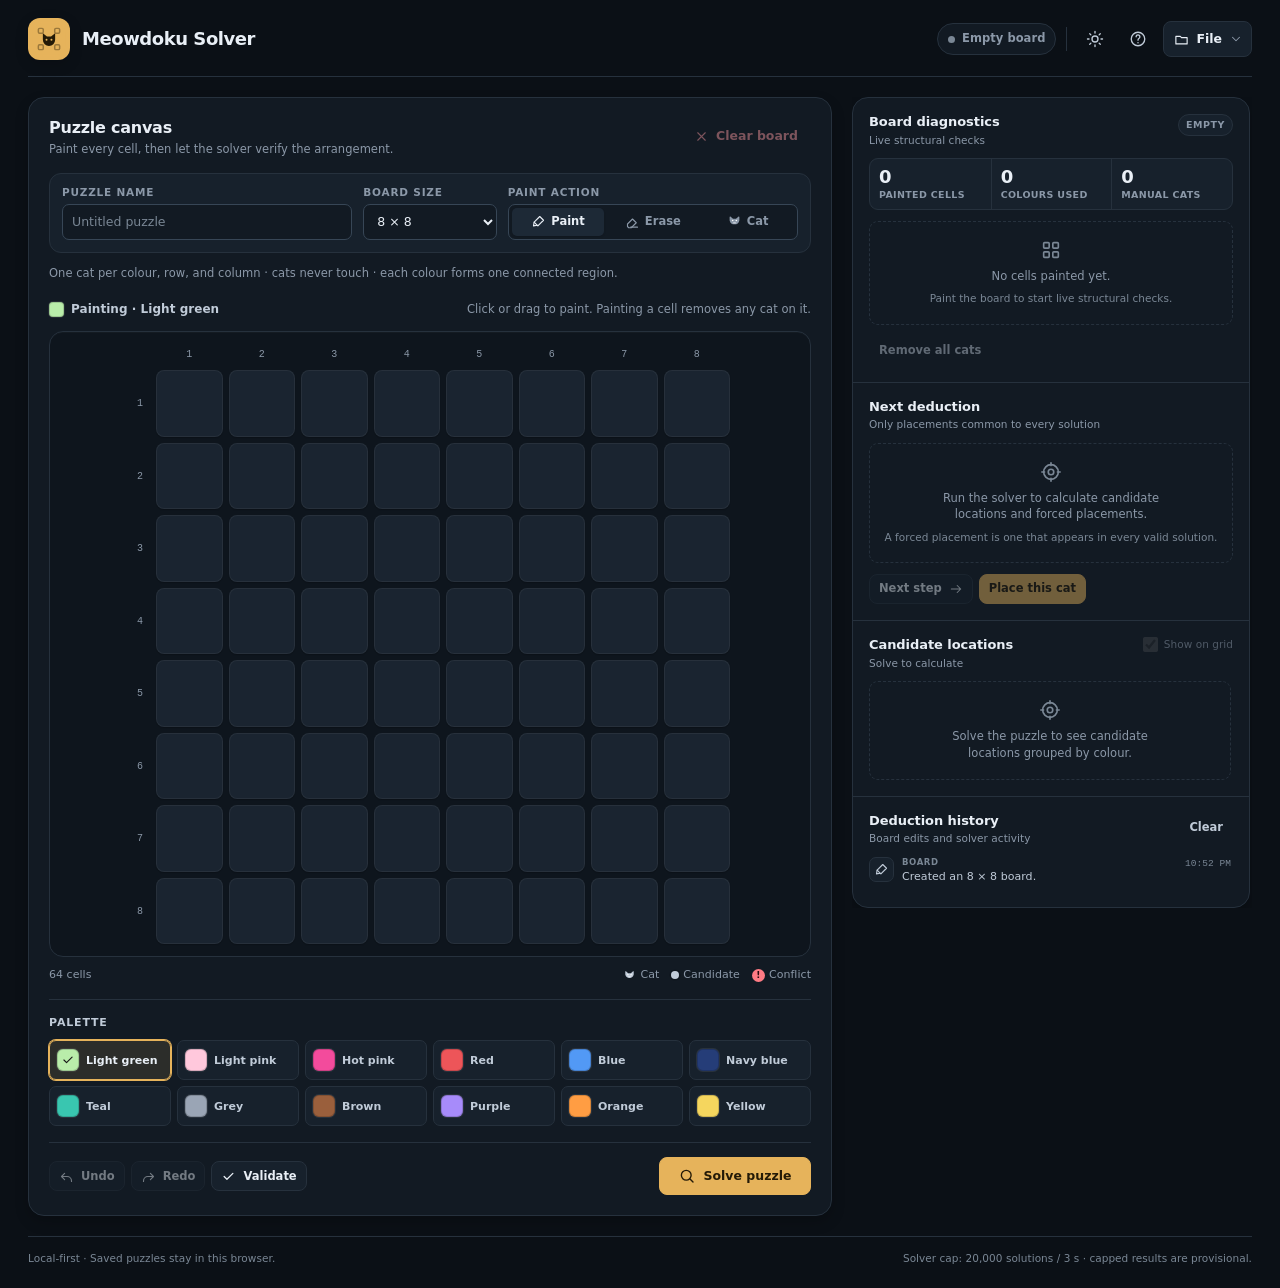
==== commit 4da699d2: "fix(app): apply product corrections and autosave recovery - remove the maximum region-size selector " ====
--- a/cat-placement-solver (1).html
+++ b/cat-placement-solver (1).html
@@ -7,7 +7,7 @@
 <meta name="color-scheme" content="dark light">
 <link rel="icon" href="data:image/svg+xml,%3Csvg xmlns='http://www.w3.org/2000/svg' viewBox='0 0 64 64'%3E%3Crect width='64' height='64' rx='14' fill='%23e6b35b'/%3E%3Cpath d='M17 34V19l8 6h14l8-6v15a15 15 0 0 1-30 0Z' fill='%23241a07'/%3E%3Ccircle cx='27' cy='34' r='2' fill='%23e6b35b'/%3E%3Ccircle cx='37' cy='34' r='2' fill='%23e6b35b'/%3E%3C/svg%3E">
 <meta name="theme-color" id="themeColor" content="#0b1016">
-<title>Cat Placement Solver</title>
+<title>Meowdoku Solver</title>
 <script>
 (() => {
   try {
@@ -251,17 +251,6 @@
   letter-spacing: -0.025em;
   font-weight: 720;
 }
-.brand p {
-  margin: 2px 0 0;
-  color: var(--muted);
-  font-size: 11.5px;
-  line-height: 1.3;
-  font-variant-numeric: tabular-nums;
-  white-space: nowrap;
-  overflow: hidden;
-  text-overflow: ellipsis;
-  max-width: 360px;
-}
 
 .header-actions {
   display: flex;
@@ -493,7 +482,7 @@
 
 .setup-bar {
   display: grid;
-  grid-template-columns: minmax(170px, 1.35fr) minmax(98px, 0.62fr) minmax(104px, 0.66fr) minmax(236px, 1.35fr);
+  grid-template-columns: minmax(170px, 1.35fr) minmax(98px, 0.62fr) minmax(236px, 1.35fr);
   gap: 11px;
   align-items: end;
   padding: 12px;
@@ -835,16 +824,10 @@
   letter-spacing: 0.075em;
   text-transform: uppercase;
 }
-.palette-status {
-  color: var(--muted);
-  font-size: 11.5px;
-  line-height: 1.4;
-  text-align: right;
-}
 
 .palette {
   display: grid;
-  grid-template-columns: repeat(auto-fit, minmax(86px, 1fr));
+  grid-template-columns: repeat(6, minmax(0, 1fr));
   gap: 6px;
 }
 .swatch {
@@ -852,7 +835,8 @@
   align-items: center;
   gap: 7px;
   min-width: 0;
-  min-height: 38px;
+  min-height: 40px;
+  height: 100%;
   padding: 5px 7px;
   border: 1px solid var(--border);
   border-radius: 7px;
@@ -890,27 +874,6 @@
   overflow-wrap: anywhere;
 }
 
-.erase-option {
-  display: flex;
-  align-items: center;
-  gap: 10px;
-  width: 100%;
-  min-height: 42px;
-  padding: 7px 10px;
-  border: 1px dashed var(--border-strong);
-  border-radius: 7px;
-  background: transparent;
-  color: var(--text-2);
-  text-align: left;
-  transition: background var(--transition), border-color var(--transition), color var(--transition);
-}
-.erase-option:hover { background: var(--surface-2); color: var(--text); }
-.erase-option[aria-pressed="true"] {
-  border-style: solid;
-  border-color: var(--accent);
-  background: var(--accent-soft);
-  color: var(--text);
-}
 .erase-chip {
   display: grid;
   place-items: center;
@@ -922,19 +885,11 @@
   background: repeating-linear-gradient(45deg, var(--surface-3) 0 4px, var(--surface) 4px 8px);
   color: var(--text-2);
 }
-.erase-option[aria-pressed="true"] .erase-chip { color: var(--accent-text); border-color: var(--accent); }
-.erase-copy { display: flex; flex-direction: column; gap: 1px; min-width: 0; flex: 1; }
-.erase-copy strong { font-size: 11.5px; font-weight: 650; }
-.erase-copy small { color: var(--muted); font-size: 10.5px; line-height: 1.35; }
-.erase-state {
-  flex: none;
-  color: var(--muted);
-  font-size: 10px;
-  font-weight: 750;
-  letter-spacing: 0.06em;
-  text-transform: uppercase;
-}
-.erase-option[aria-pressed="true"] .erase-state { color: var(--accent-text); }
+.mode-indicator .erase-chip {
+  width: 15px;
+  height: 15px;
+  border-radius: 4px;
+}
 
 /* ---------- Action bar ---------- */
 
@@ -1511,12 +1466,12 @@
   .sidebar-section:nth-child(2) { border-top: 0; }
   .sidebar-section:nth-child(odd) { border-right: 1px solid var(--border); }
   .board-shell { width: min(100%, 680px); }
+  .palette { grid-template-columns: repeat(4, minmax(0, 1fr)); }
 }
 
 @media (max-width: 820px) {
   .setup-bar { grid-template-columns: minmax(0, 1fr) minmax(0, 1fr); }
   .field-name { grid-column: 1 / -1; }
-  .field-mode { grid-column: 1 / -1; }
   .status-pill { display: none; }
   .header-divider { display: none; }
   .board-hint { max-width: 52%; }
@@ -1529,7 +1484,6 @@
   .brand-mark { width: 36px; height: 36px; border-radius: 10px; }
   .brand-mark svg { width: 31px; height: 31px; }
   .brand h1 { font-size: 16px; }
-  .brand p { font-size: 10.5px; max-width: 220px; }
   .header-actions { gap: 4px; }
   .header-actions .icon-btn { width: 34px; height: 34px; }
   .file-btn { min-height: 34px; padding-inline: 8px; font-size: 11.5px; }
@@ -1568,9 +1522,8 @@
 }
 
 @media (max-width: 430px) {
-  .brand p { max-width: 150px; }
-  .setup-bar { grid-template-columns: 1fr 1fr; }
-  .field-mode { grid-column: 1 / -1; }
+  .setup-bar { grid-template-columns: 1fr; }
+  .field-mode { grid-column: auto; }
   .palette { grid-template-columns: repeat(3, minmax(0, 1fr)); }
   .board-shell { --ruler-size: 13px; --grid-gap: 3px; }
   .col-ruler, .row-ruler { font-size: 7.5px; }
@@ -1708,8 +1661,7 @@
         </svg>
       </div>
       <div class="brand-copy">
-        <h1>Cat Placement Solver</h1>
-        <p id="contextLine">8 × 8 · Untitled puzzle</p>
+        <h1>Meowdoku Solver</h1>
       </div>
     </div>
     <div class="header-actions">
@@ -1784,23 +1736,6 @@
             <option value="10">10 × 10</option>
           </select>
         </div>
-        <div class="field">
-          <label for="maxRegion">Max region</label>
-          <select id="maxRegion">
-            <option value="0">No limit</option>
-            <option value="4">4 cells</option>
-            <option value="5">5 cells</option>
-            <option value="6">6 cells</option>
-            <option value="7">7 cells</option>
-            <option value="8">8 cells</option>
-            <option value="9">9 cells</option>
-            <option value="10" selected>10 cells</option>
-            <option value="12">12 cells</option>
-            <option value="15">15 cells</option>
-            <option value="20">20 cells</option>
-            <option value="25">25 cells</option>
-          </select>
-        </div>
         <div class="field field-mode">
           <span class="field-label" id="modeLabel">Paint action</span>
           <div class="segmented" role="group" aria-labelledby="modeLabel">
@@ -1849,19 +1784,8 @@
       <section class="palette-block" aria-labelledby="paletteTitle">
         <div class="palette-head">
           <h3 id="paletteTitle">Palette</h3>
-          <span id="paletteStatus" class="palette-status">Painting with Light green</span>
         </div>
         <div class="palette" id="palette" role="radiogroup" aria-label="Paint colour"></div>
-        <button type="button" class="erase-option" id="eraseOption" aria-pressed="false">
-          <span class="erase-chip" aria-hidden="true">
-            <svg class="icon icon-sm"><use href="#i-eraser"></use></svg>
-          </span>
-          <span class="erase-copy">
-            <strong>None — erase</strong>
-            <small>Removes paint and any cat from the cell.</small>
-          </span>
-          <span class="erase-state" id="eraseState">Off</span>
-        </button>
       </section>
 
       <div class="action-bar">
@@ -1904,7 +1828,6 @@
           <div id="diagnostics" class="diagnostics"></div>
           <div class="section-footer">
             <button type="button" class="btn ghost small" id="removeCatsBtn" disabled>Remove all cats</button>
-            <span class="footer-note" id="catHint">No manual cats placed.</span>
           </div>
         </section>
 
@@ -2007,7 +1930,7 @@
 const MAX_HISTORY = 40;
 const STORAGE_PREFIX = "cat-solver:";
 const THEME_KEY = "cat-solver-theme";
-const ALLOWED_MAX_REGIONS = new Set([0, 4, 5, 6, 7, 8, 9, 10, 12, 15, 20, 25]);
+const AUTOSAVE_KEY = "meowdoku:autosave:v1";
 
 const $ = (id) => document.getElementById(id);
 
@@ -2017,13 +1940,9 @@
   colRuler: $("colRuler"),
   rowRuler: $("rowRuler"),
   palette: $("palette"),
-  paletteStatus: $("paletteStatus"),
-  eraseOption: $("eraseOption"),
-  eraseState: $("eraseState"),
   activeMode: $("activeMode"),
   paintHint: $("paintHint"),
   sizeSelect: $("sizeSelect"),
-  maxRegion: $("maxRegion"),
   puzzleName: $("puzzleName"),
   boardCount: $("boardCount"),
   paintedStat: $("paintedStat"),
@@ -2045,7 +1964,6 @@
   solveBtn: $("solveBtn"),
   clearBtn: $("clearBtn"),
   removeCatsBtn: $("removeCatsBtn"),
-  catHint: $("catHint"),
   themeBtn: $("themeBtn"),
   helpBtn: $("helpBtn"),
   fileBtn: $("fileBtn"),
@@ -2056,7 +1974,6 @@
   exportBtn: $("exportBtn"),
   topStatus: $("topStatus"),
   headerStatus: $("headerStatus"),
-  contextLine: $("contextLine"),
   toastRegion: $("toastRegion"),
   modal: $("modal"),
   modalTitle: $("modalTitle"),
@@ -2138,11 +2055,6 @@
 
 function hasBoardContent() {
   return cells.some((value) => value >= 0) || cats.size > 0;
-}
-
-function maxRegionValue() {
-  const value = Number(dom.maxRegion.value);
-  return Number.isFinite(value) ? value : 0;
 }
 
 function prefersReducedMotion() {
@@ -2325,7 +2237,6 @@
         <li><strong>One cat per row and column.</strong> With exactly ${n} colours on an ${n} × ${n} board, every row and column is covered.</li>
         <li><strong>No touching.</strong> Cats cannot occupy any of the eight neighbouring cells, including diagonals.</li>
         <li><strong>One connected region per colour.</strong> All cells of a colour must connect orthogonally. Diagonal contact does not connect a region.</li>
-        <li><strong>Region size.</strong> A colour's connected region cannot exceed the configured maximum.</li>
         <li><strong>Complete board.</strong> Every cell must be painted before the solver will search.</li>
       </ul>
     </section>
@@ -2392,15 +2303,6 @@
     button.setAttribute("aria-checked", String(checked));
     button.tabIndex = checked ? 0 : -1;
   });
-  dom.eraseOption.setAttribute("aria-pressed", String(mode === "erase"));
-  dom.eraseState.textContent = mode === "erase" ? "Active" : "Off";
-  if (mode === "erase") {
-    dom.paletteStatus.textContent = "Erase mode · none selected";
-  } else if (mode === "cat") {
-    dom.paletteStatus.textContent = `Cat mode · paint colour ${colorName(selected)}`;
-  } else {
-    dom.paletteStatus.textContent = `Painting with ${colorName(selected)}`;
-  }
 }
 
 function focusPaletteColor(index) {
@@ -2610,16 +2512,7 @@
   dom.paintedStat.textContent = String(painted);
   dom.colourStat.textContent = String(used);
   dom.catStat.textContent = String(cats.size);
-  dom.boardCount.textContent = `${n * n} cells · ${painted} painted`;
-  dom.catHint.textContent = cats.size
-    ? `${cats.size} manual ${plural(cats.size, "cat")} placed.`
-    : "No manual cats placed.";
-}
-
-function updateContextLine() {
-  const name = dom.puzzleName.value.trim() || "Untitled puzzle";
-  dom.contextLine.textContent = `${n} × ${n} · ${name}`;
-  document.title = name === "Untitled puzzle" ? "Cat Placement Solver" : `${name} — Cat Placement Solver`;
+  dom.boardCount.textContent = `${n * n} cells`;
 }
 
 function updateHeaderStatus() {
@@ -2685,7 +2578,6 @@
   dom.clearHistoryBtn.disabled = history.length === 0;
   dom.fileBtn.disabled = isSolving;
   dom.sizeSelect.disabled = isSolving;
-  dom.maxRegion.disabled = isSolving;
 
   if (isSolving) closeFileMenu();
 
@@ -3145,19 +3037,6 @@
       ));
       cellsList.forEach((index) => conflicts.add(index));
     }
-    const limit = maxRegionValue();
-    if (limit > 0) {
-      for (const group of groups) {
-        if (group.cells.length > limit) {
-          errors.push(makeIssue(
-            `${colorName(color)} has a region of ${group.cells.length} cells, exceeding the configured limit of ${limit}.`,
-            group.cells,
-            "error"
-          ));
-          group.cells.forEach((index) => conflicts.add(index));
-        }
-      }
-    }
   }
 
   const complete = unpaintedIndices.length === 0;
@@ -3329,7 +3208,6 @@
   renderDiagnostics(analysis);
   updateBoardCells();
   updateStats();
-  updateContextLine();
   updateHeaderStatus();
   updateActionStates();
 }
@@ -3508,6 +3386,7 @@
 
 function solve() {
   if (isSolving) return;
+  autosaveBoard();
   const analysis = analyze();
   lastAnalysis = analysis;
   renderDiagnostics(analysis);
@@ -3924,15 +3803,6 @@
     }
   }
 
-  let maxRegion = 0;
-  if (input.maxRegion !== undefined && input.maxRegion !== null && input.maxRegion !== "") {
-    const parsedLimit = typeof input.maxRegion === "number" ? input.maxRegion : Number(input.maxRegion);
-    if (!Number.isInteger(parsedLimit) || !ALLOWED_MAX_REGIONS.has(parsedLimit)) {
-      return invalidPuzzle("The max region limit is not one of the values supported by this app.");
-    }
-    maxRegion = parsedLimit;
-  }
-
   let name = fallbackName;
   if (input.name !== undefined && input.name !== null) {
     if (typeof input.name !== "string") return invalidPuzzle("The puzzle name must be text.");
@@ -3977,7 +3847,6 @@
       n: size,
       cells: input.cells.slice(),
       cats,
-      maxRegion,
       name,
       selected,
       mode,
@@ -4004,7 +3873,6 @@
     version: 2,
     name,
     n,
-    maxRegion: maxRegionValue(),
     cells: cells.slice(),
     cats: [...cats].sort((a, b) => a - b),
     selected,
@@ -4034,7 +3902,6 @@
 
   dom.puzzleName.value = value.name;
   dom.sizeSelect.value = String(n);
-  dom.maxRegion.value = String(value.maxRegion);
   buildBoard();
   renderMode();
   refreshBoardAndDiagnostics();
@@ -4075,6 +3942,116 @@
     return "Browser storage is full. Export a puzzle to keep a copy, free some space, and try again.";
   }
   return "This browser blocked local storage. Check privacy settings and try again. You can still export the puzzle as JSON.";
+}
+
+/* ------------------------------------------------------------------
+   Autosave and startup recovery
+
+   Autosave is a best-effort recovery point written before validation or
+   solving. It is deliberately separate from user-named saves and must
+   never prevent either operation from running.
+   ------------------------------------------------------------------ */
+
+let autosaveFailureReported = false;
+
+function clearAutosave() {
+  try {
+    window.localStorage.removeItem(AUTOSAVE_KEY);
+  } catch (_) {}
+}
+
+function autosaveBoard() {
+  if (!hasBoardContent()) {
+    clearAutosave();
+    return false;
+  }
+
+  const payload = buildPuzzlePayload({ includeSavedAt: true });
+  try {
+    window.localStorage.setItem(AUTOSAVE_KEY, JSON.stringify(payload));
+    autosaveFailureReported = false;
+    return true;
+  } catch (_) {
+    if (!autosaveFailureReported) {
+      autosaveFailureReported = true;
+      toast("This board could not be autosaved. Validation and solving will continue.", "warning", 5600);
+    }
+    return false;
+  }
+}
+
+function readAutosave() {
+  let raw;
+  try {
+    raw = window.localStorage.getItem(AUTOSAVE_KEY);
+  } catch (_) {
+    return { status: "unavailable" };
+  }
+
+  if (raw === null) return { status: "none" };
+
+  let parsed;
+  try {
+    parsed = JSON.parse(raw);
+  } catch (_) {
+    clearAutosave();
+    return { status: "invalid", error: "The autosaved board is not valid JSON." };
+  }
+
+  const check = validatePuzzleData(parsed, "Recovered puzzle");
+  if (!check.ok) {
+    clearAutosave();
+    return { status: "invalid", error: check.error };
+  }
+
+  const value = check.value;
+  const empty = !value.cells.some((cell) => cell >= 0) && value.cats.length === 0;
+  if (empty) {
+    clearAutosave();
+    return { status: "empty" };
+  }
+  return { status: "ok", value };
+}
+
+async function offerAutosaveRecovery() {
+  const result = readAutosave();
+  if (result.status === "invalid") {
+    toast("The previous autosave was invalid and has been discarded.", "warning", 5200);
+    return;
+  }
+  if (result.status !== "ok") return;
+
+  const value = result.value;
+  const painted = value.cells.reduce((total, cell) => total + (cell >= 0 ? 1 : 0), 0);
+  const body = document.createElement("div");
+  const lead = document.createElement("p");
+  lead.className = "confirm-message";
+  lead.textContent = "A board was autosaved before its last validation or solve. Restore it, or start with a fresh board.";
+  const meta = document.createElement("p");
+  meta.className = "dialog-note";
+  meta.textContent = `“${value.name}” · ${value.n} × ${value.n} · ${painted} painted · ${value.cats.length} ${plural(value.cats.length, "cat")}${value.savedAt ? ` · ${formatDate(value.savedAt)}` : ""}`;
+  body.append(lead, meta);
+
+  const fresh = makeDialogButton("Start fresh", { variant: "ghost", value: false });
+  const restore = makeDialogButton("Restore board", { variant: "primary", value: true, autofocus: true });
+  const choice = await openDialog({
+    title: "Recover your last board?",
+    subtitle: "Autosaved before validation or solving",
+    body,
+    actions: [fresh, restore],
+    initialFocus: restore
+  });
+
+  if (choice === true) {
+    applyPuzzleData(value, {
+      kind: "load",
+      message: `Restored the autosaved “${value.name}”.`
+    });
+    toast("Restored the autosaved board.", "success");
+  } else if (choice === false) {
+    clearAutosave();
+    toast("Started fresh. The autosave was discarded.", "info", 3000);
+  }
 }
 
 function readSavedPuzzles() {
@@ -4420,11 +4397,11 @@
 
 function validateBoard() {
   if (isSolving) return;
+  autosaveBoard();
   const analysis = analyze();
   renderDiagnostics(analysis);
   updateBoardCells();
   updateStats();
-  updateContextLine();
   updateHeaderStatus();
   updateActionStates();
 
@@ -4488,24 +4465,6 @@
   toast(`Started a ${next} × ${next} board.`, "info");
 }
 
-function handleMaxRegionChange() {
-  if (isSolving) return;
-  let value = Number(dom.maxRegion.value);
-  if (!ALLOWED_MAX_REGIONS.has(value)) {
-    value = 0;
-    dom.maxRegion.value = "0";
-  }
-  const hadDerived = solver !== null || lastApplied !== null;
-  clearDerivedForBoardChange();
-  refreshBoardAndDiagnostics();
-  addHistory("board", value > 0 ? `Set the maximum region size to ${value} cells.` : "Removed the maximum region size limit.");
-  toast(hadDerived ? "Region limit updated. Solver results were cleared." : "Region limit updated.", "info", 2600);
-}
-
-function handleNameInput() {
-  updateContextLine();
-}
-
 
 /* ------------------------------------------------------------------
    File menu
@@ -4712,10 +4671,6 @@
     button.addEventListener("click", () => setMode(button.dataset.mode));
   });
 
-  dom.eraseOption.addEventListener("click", () => {
-    setMode(mode === "erase" ? "paint" : "erase");
-  });
-
   dom.candidateToggle.addEventListener("change", () => {
     showCandidates = dom.candidateToggle.checked;
     updateBoardCells();
@@ -4727,8 +4682,6 @@
 
   dom.helpBtn.addEventListener("click", openHelpDialog);
   dom.sizeSelect.addEventListener("change", handleSizeChange);
-  dom.maxRegion.addEventListener("change", handleMaxRegionChange);
-  dom.puzzleName.addEventListener("input", handleNameInput);
 
   dom.validateBtn.addEventListener("click", validateBoard);
   dom.clearBtn.addEventListener("click", clearBoard);
@@ -4771,6 +4724,7 @@
   renderHistory();
   updateActionStates();
   addHistory("board", "Created an 8 × 8 board.");
+  offerAutosaveRecovery();
 }
 
 init();
